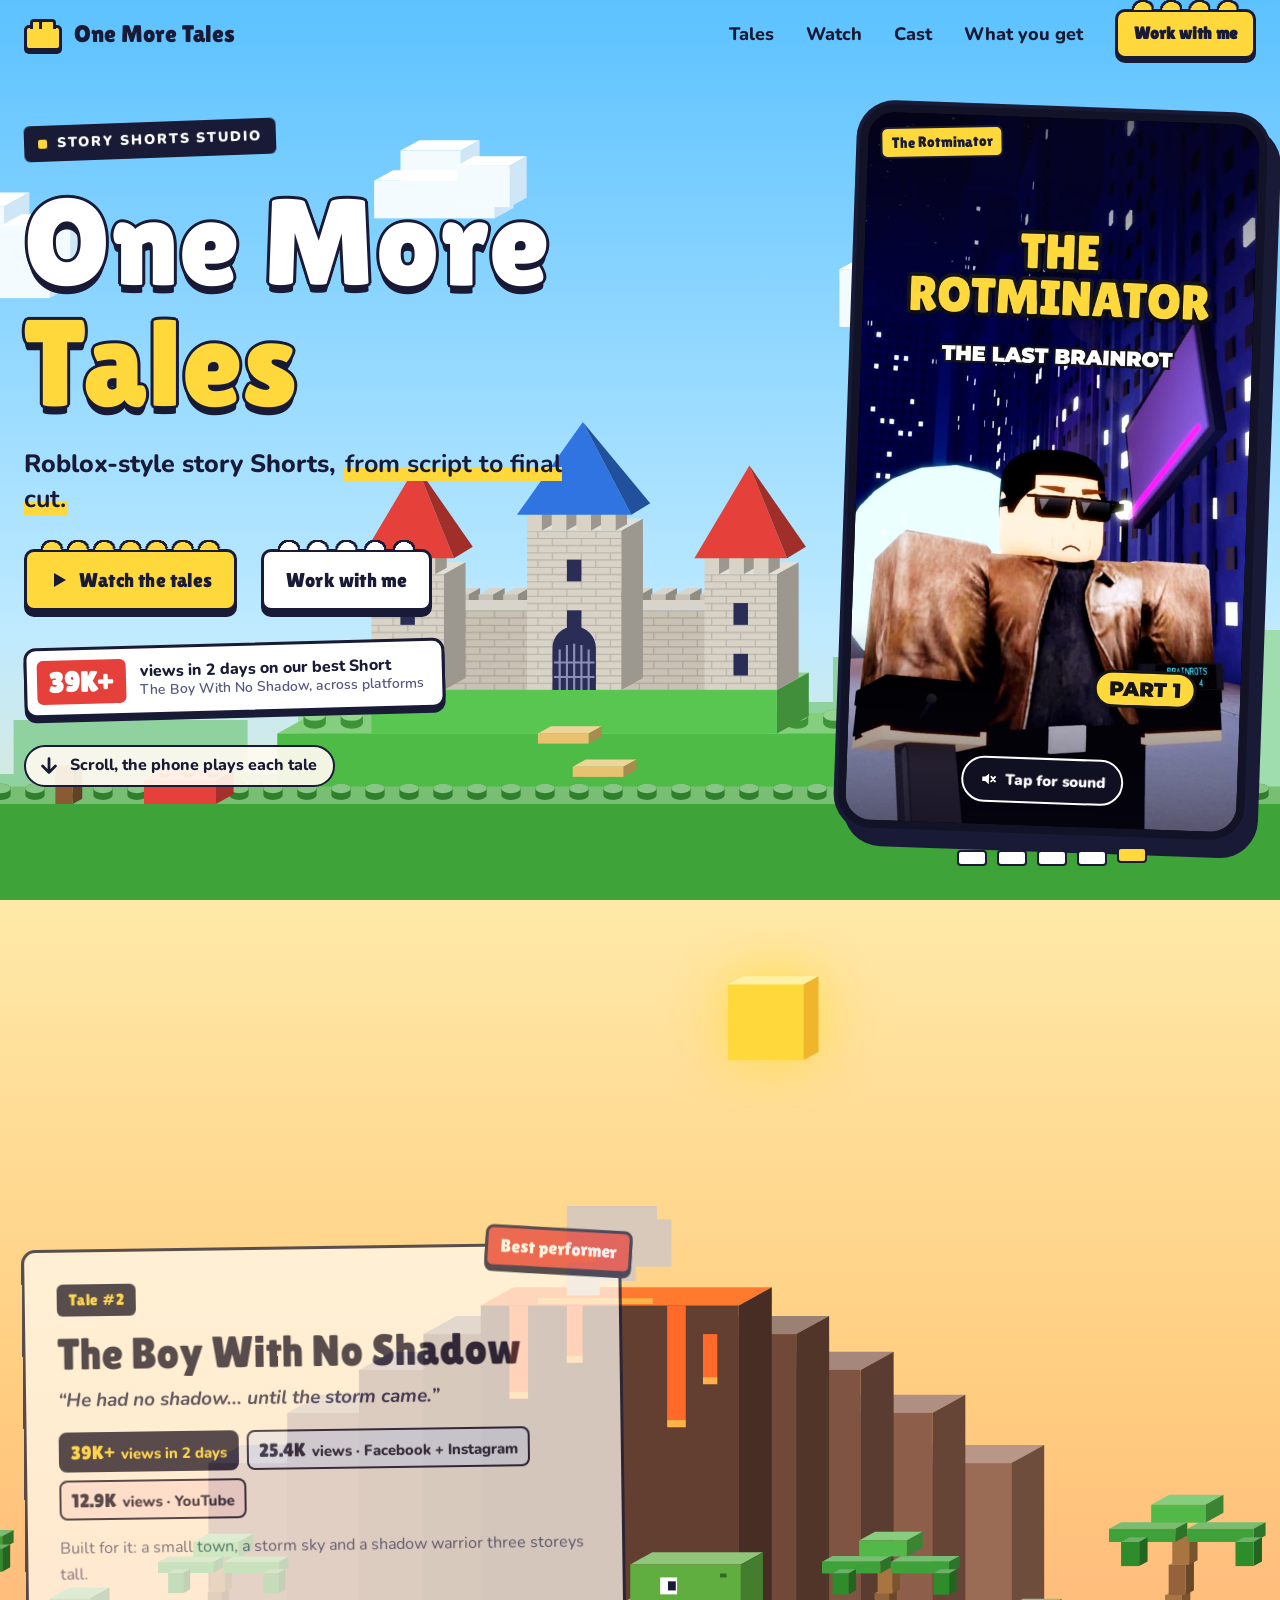
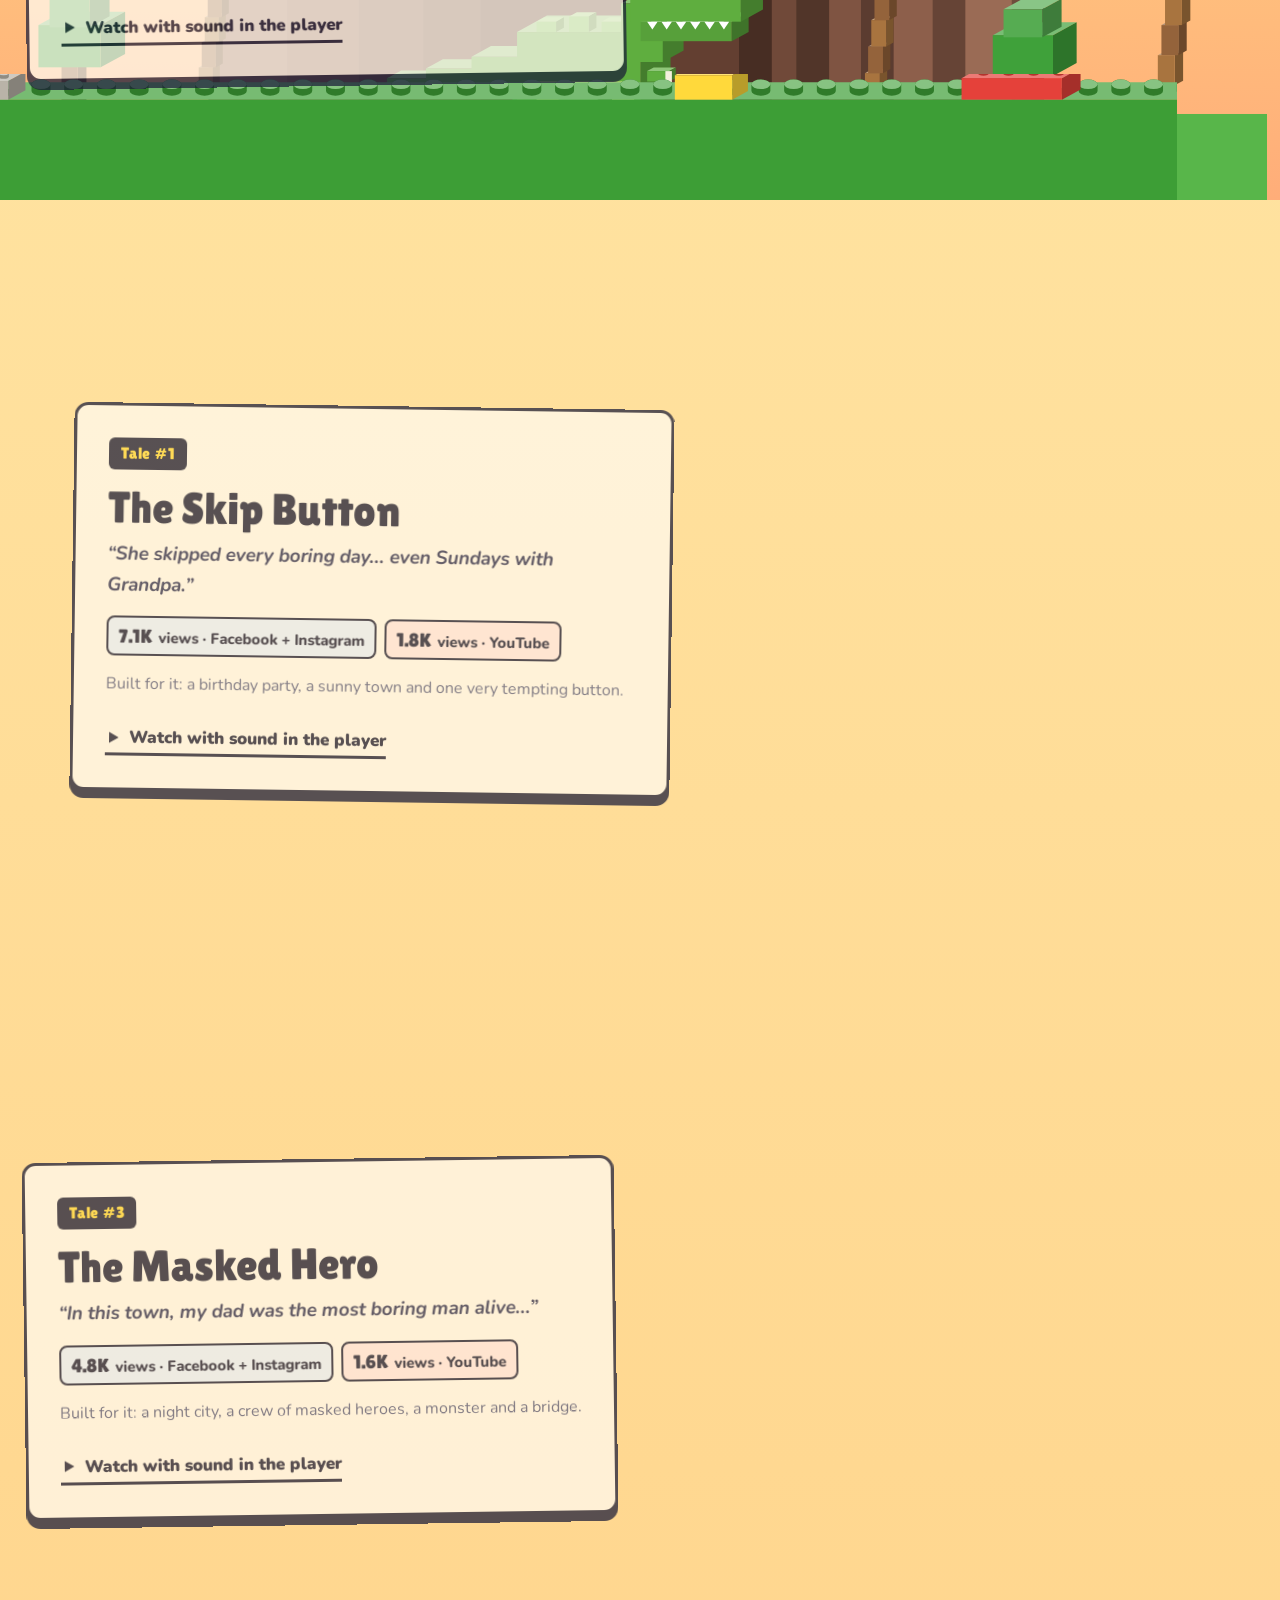
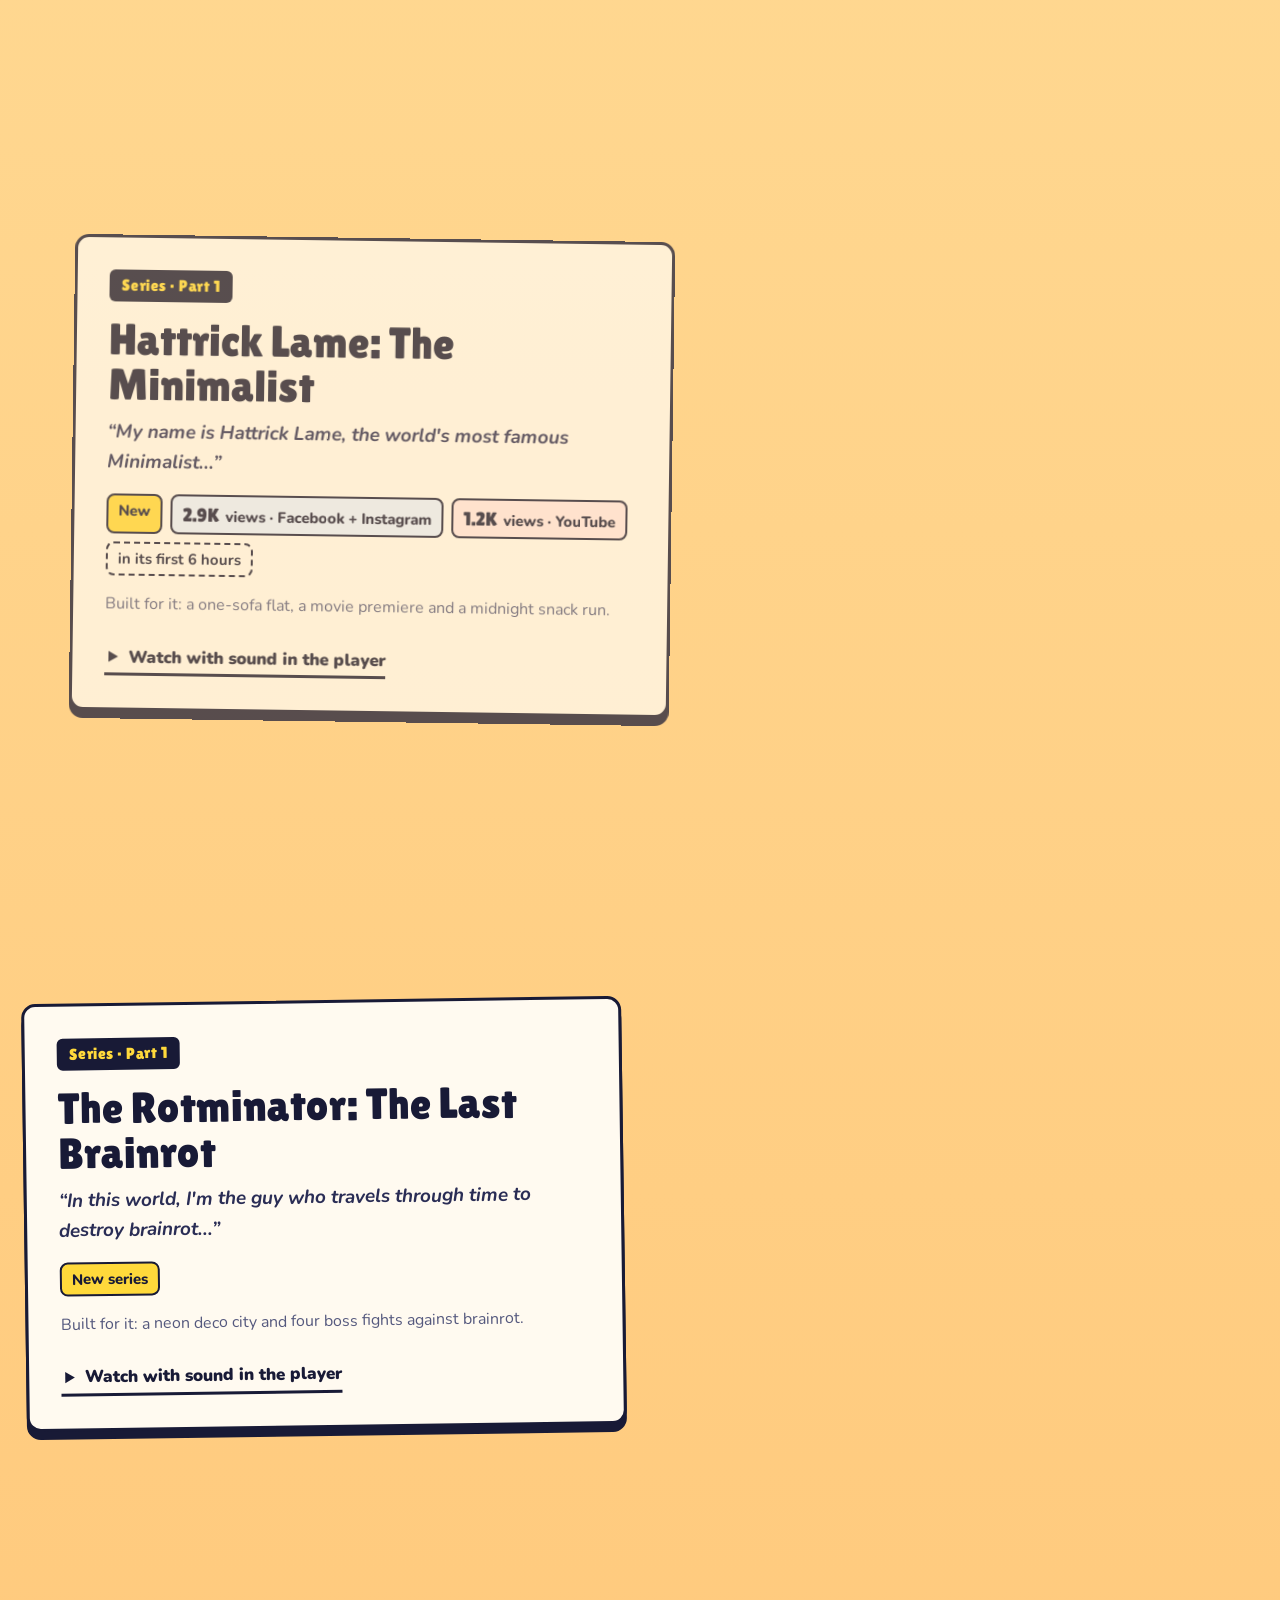
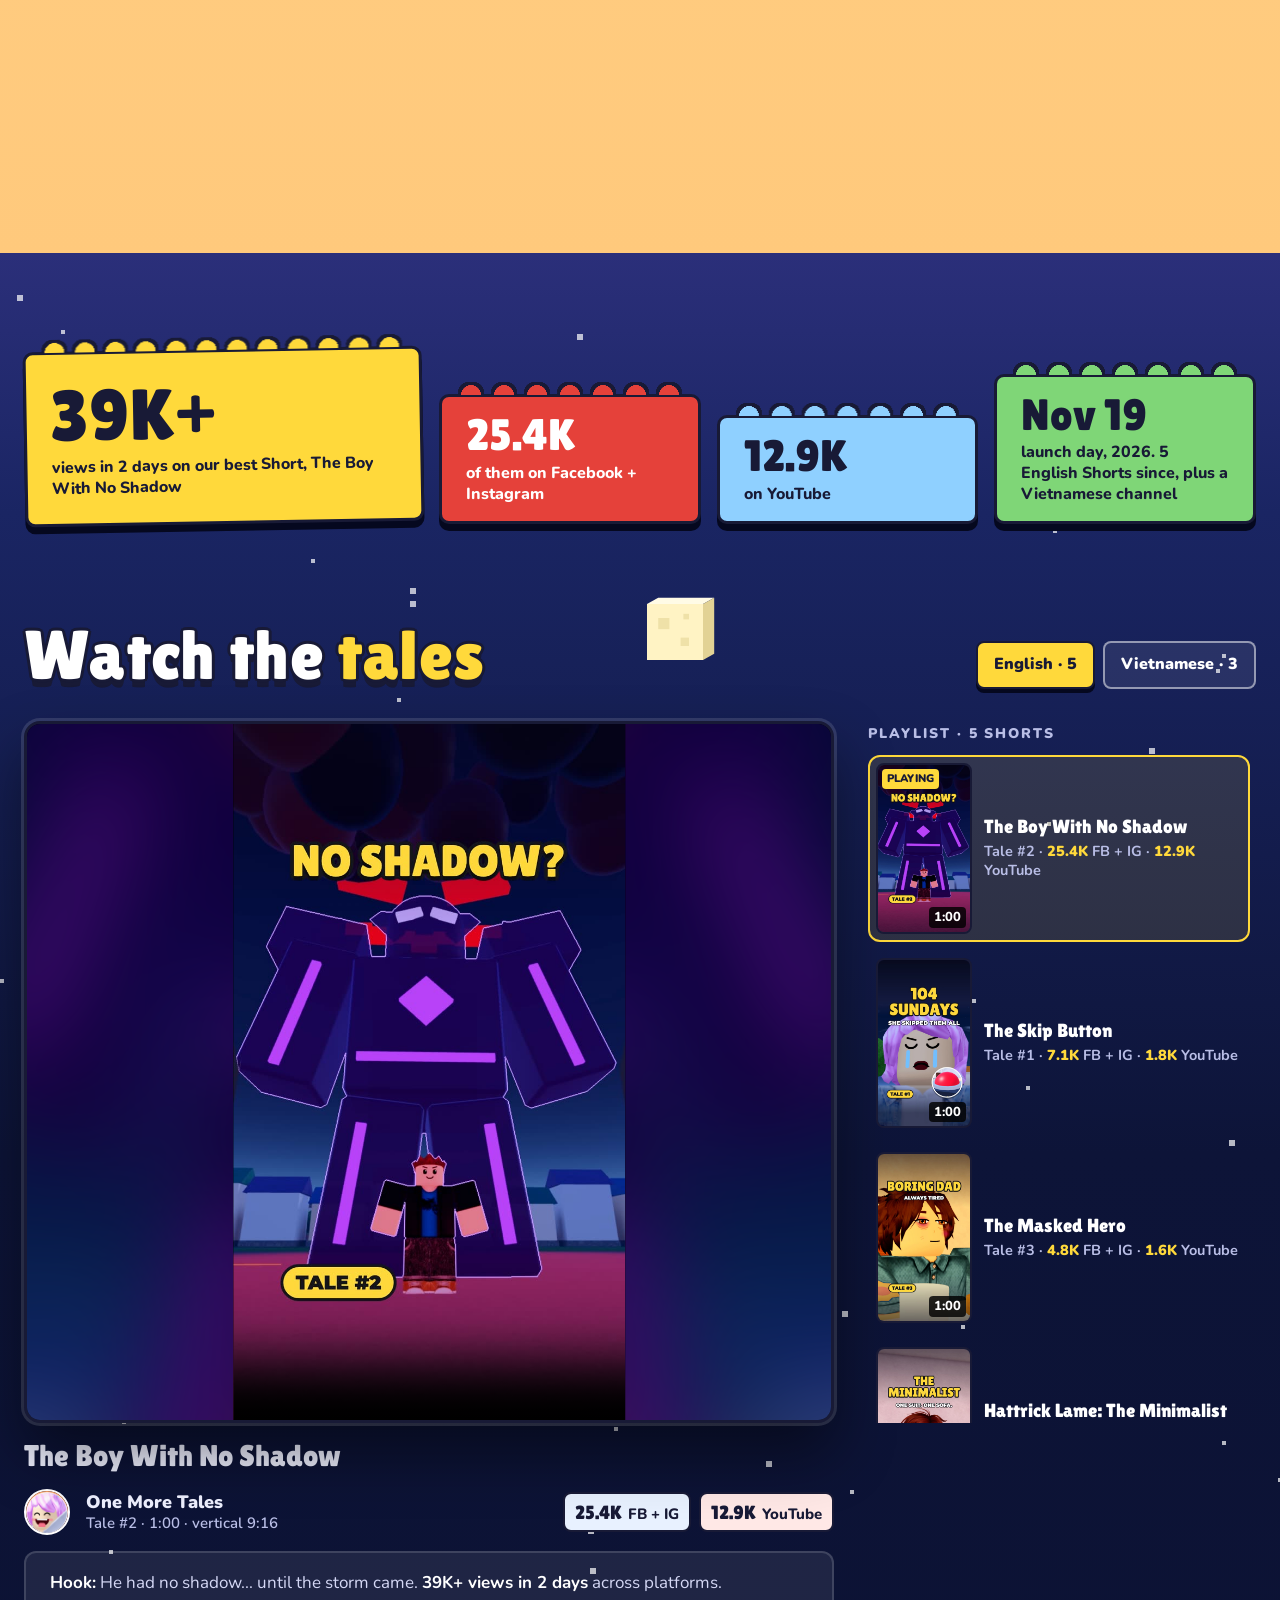
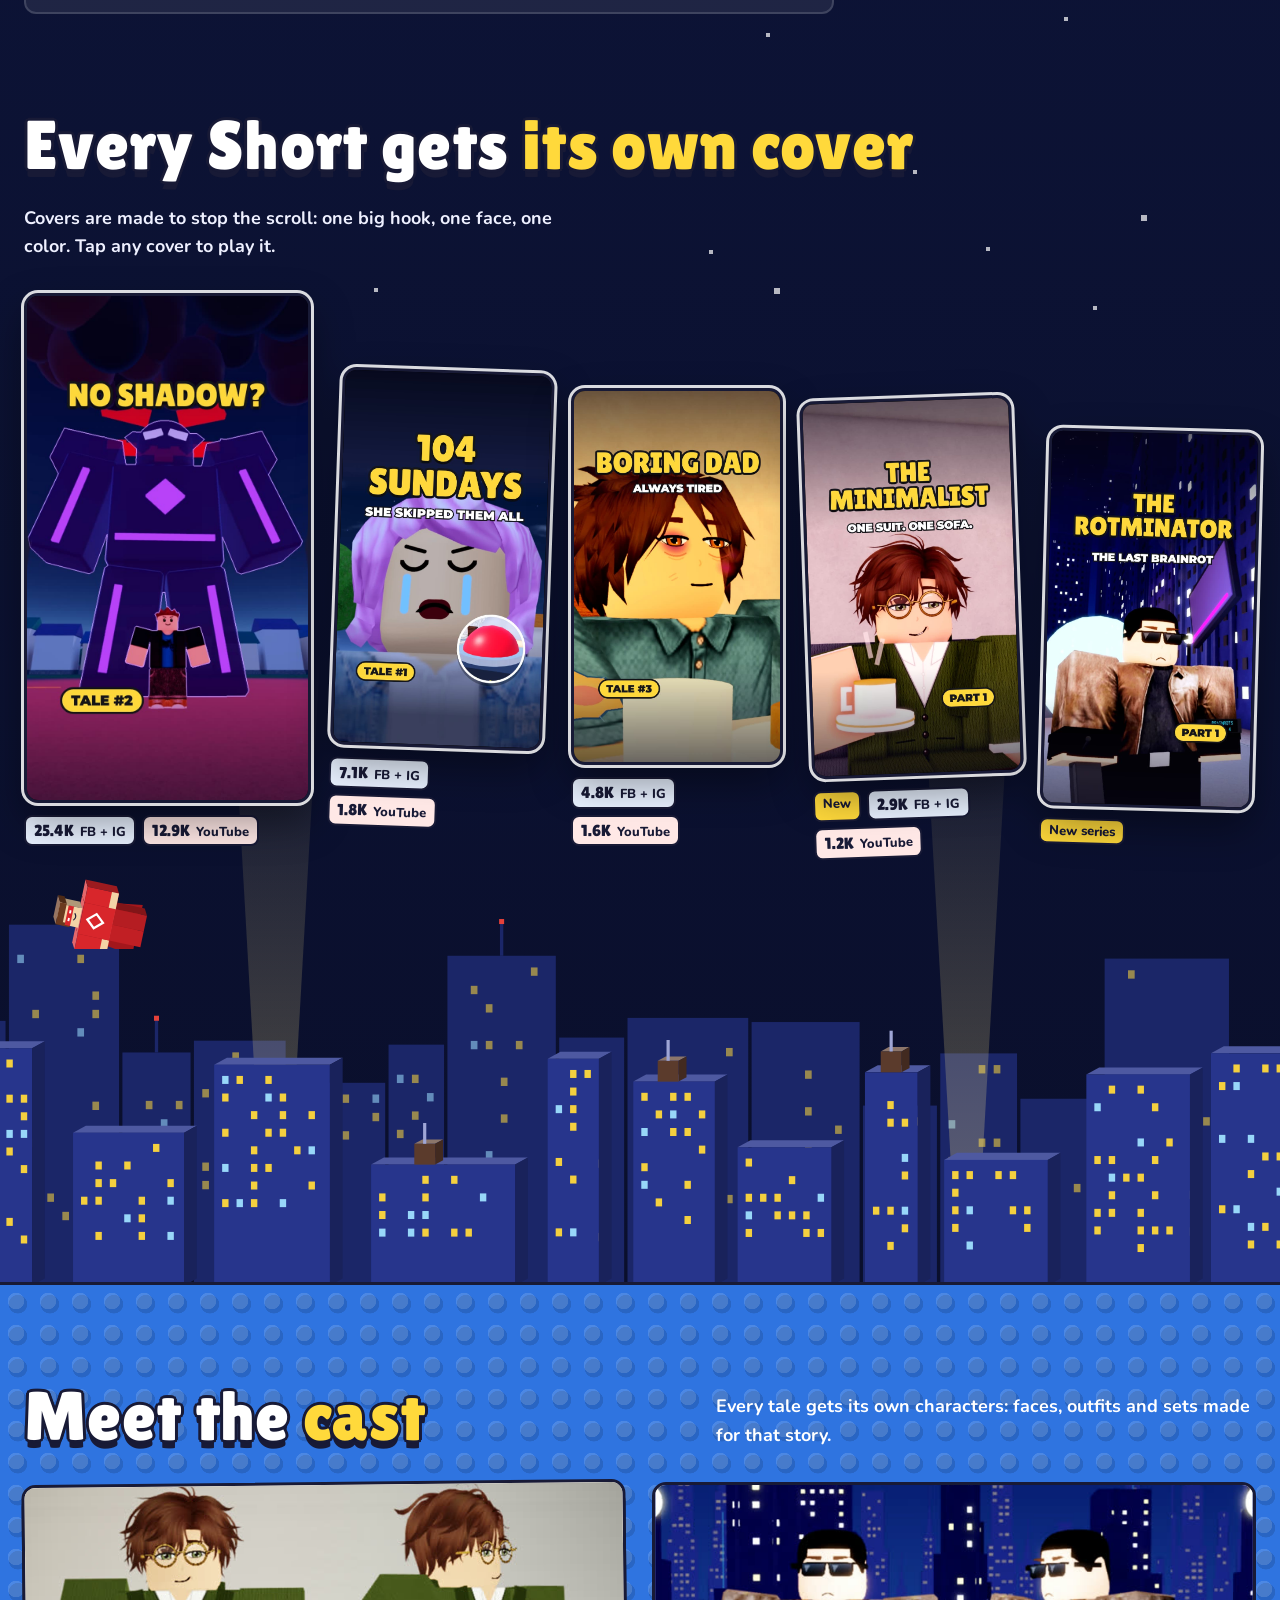
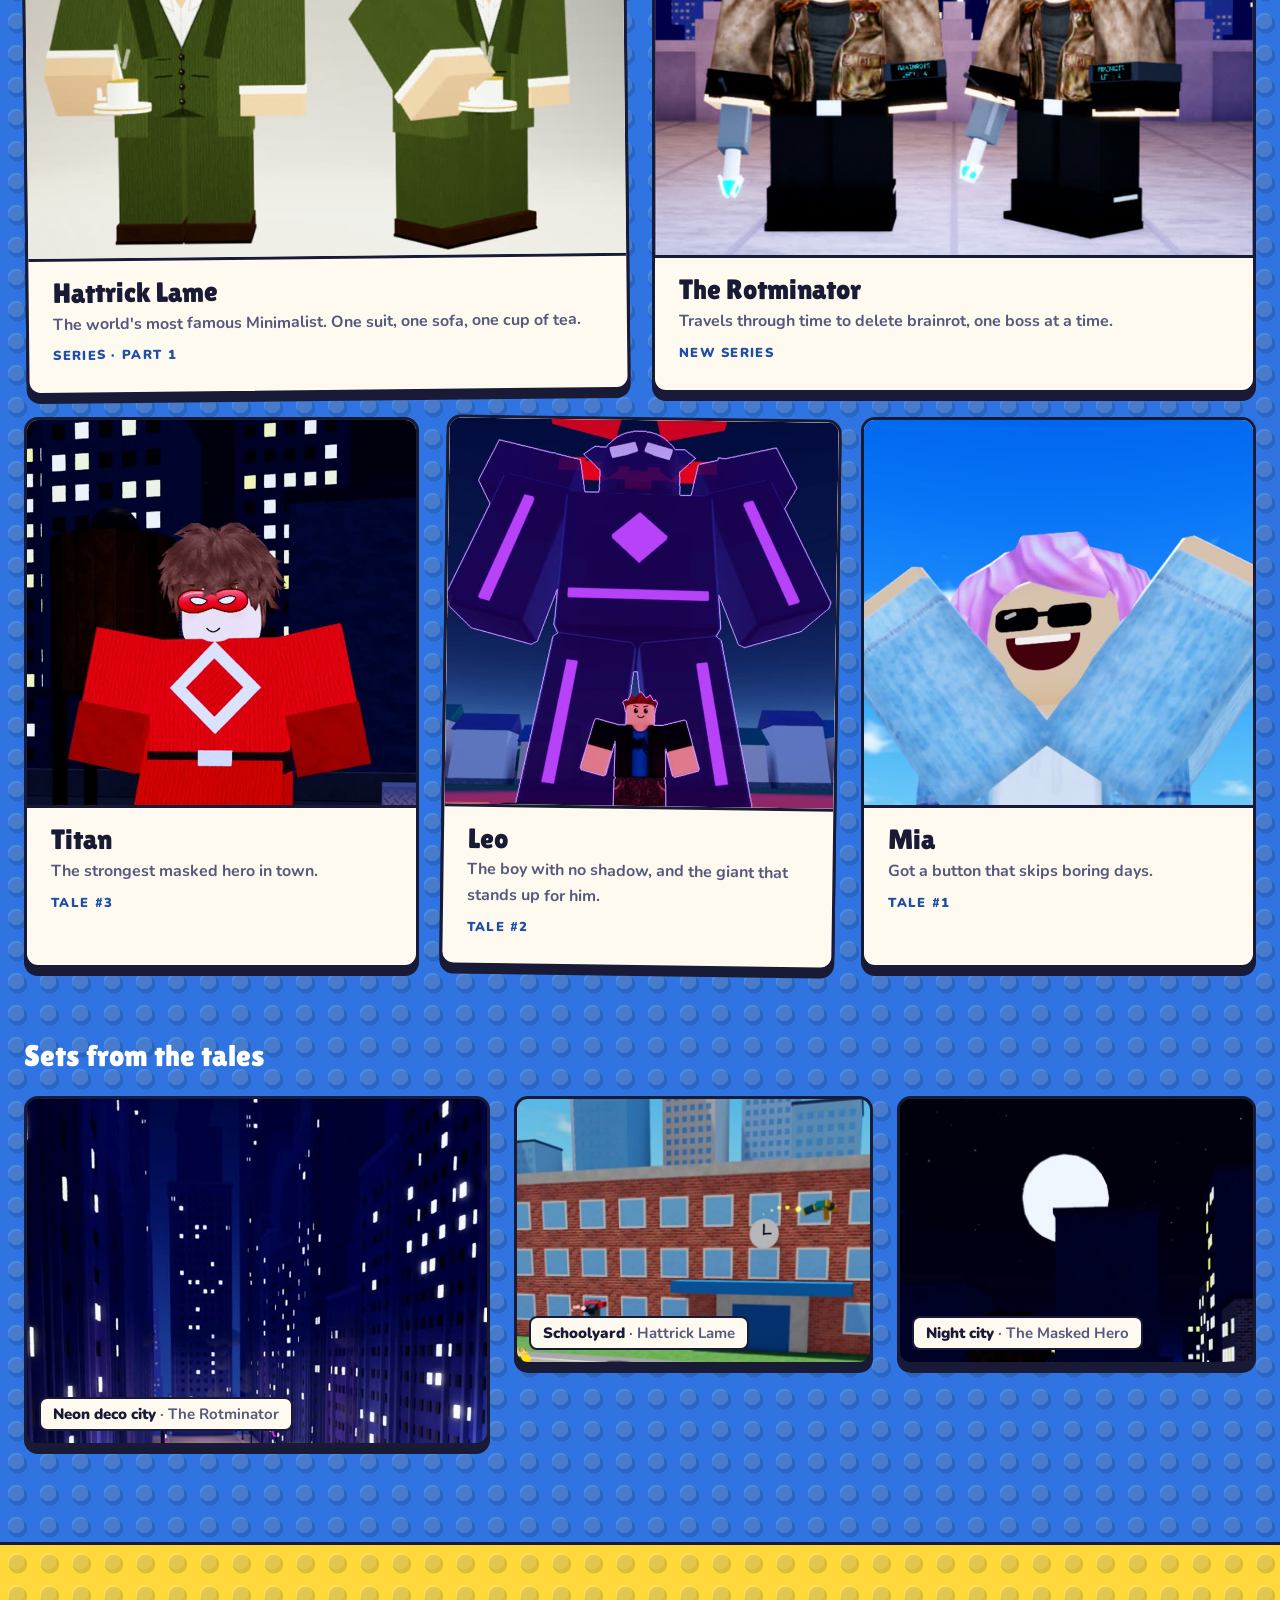
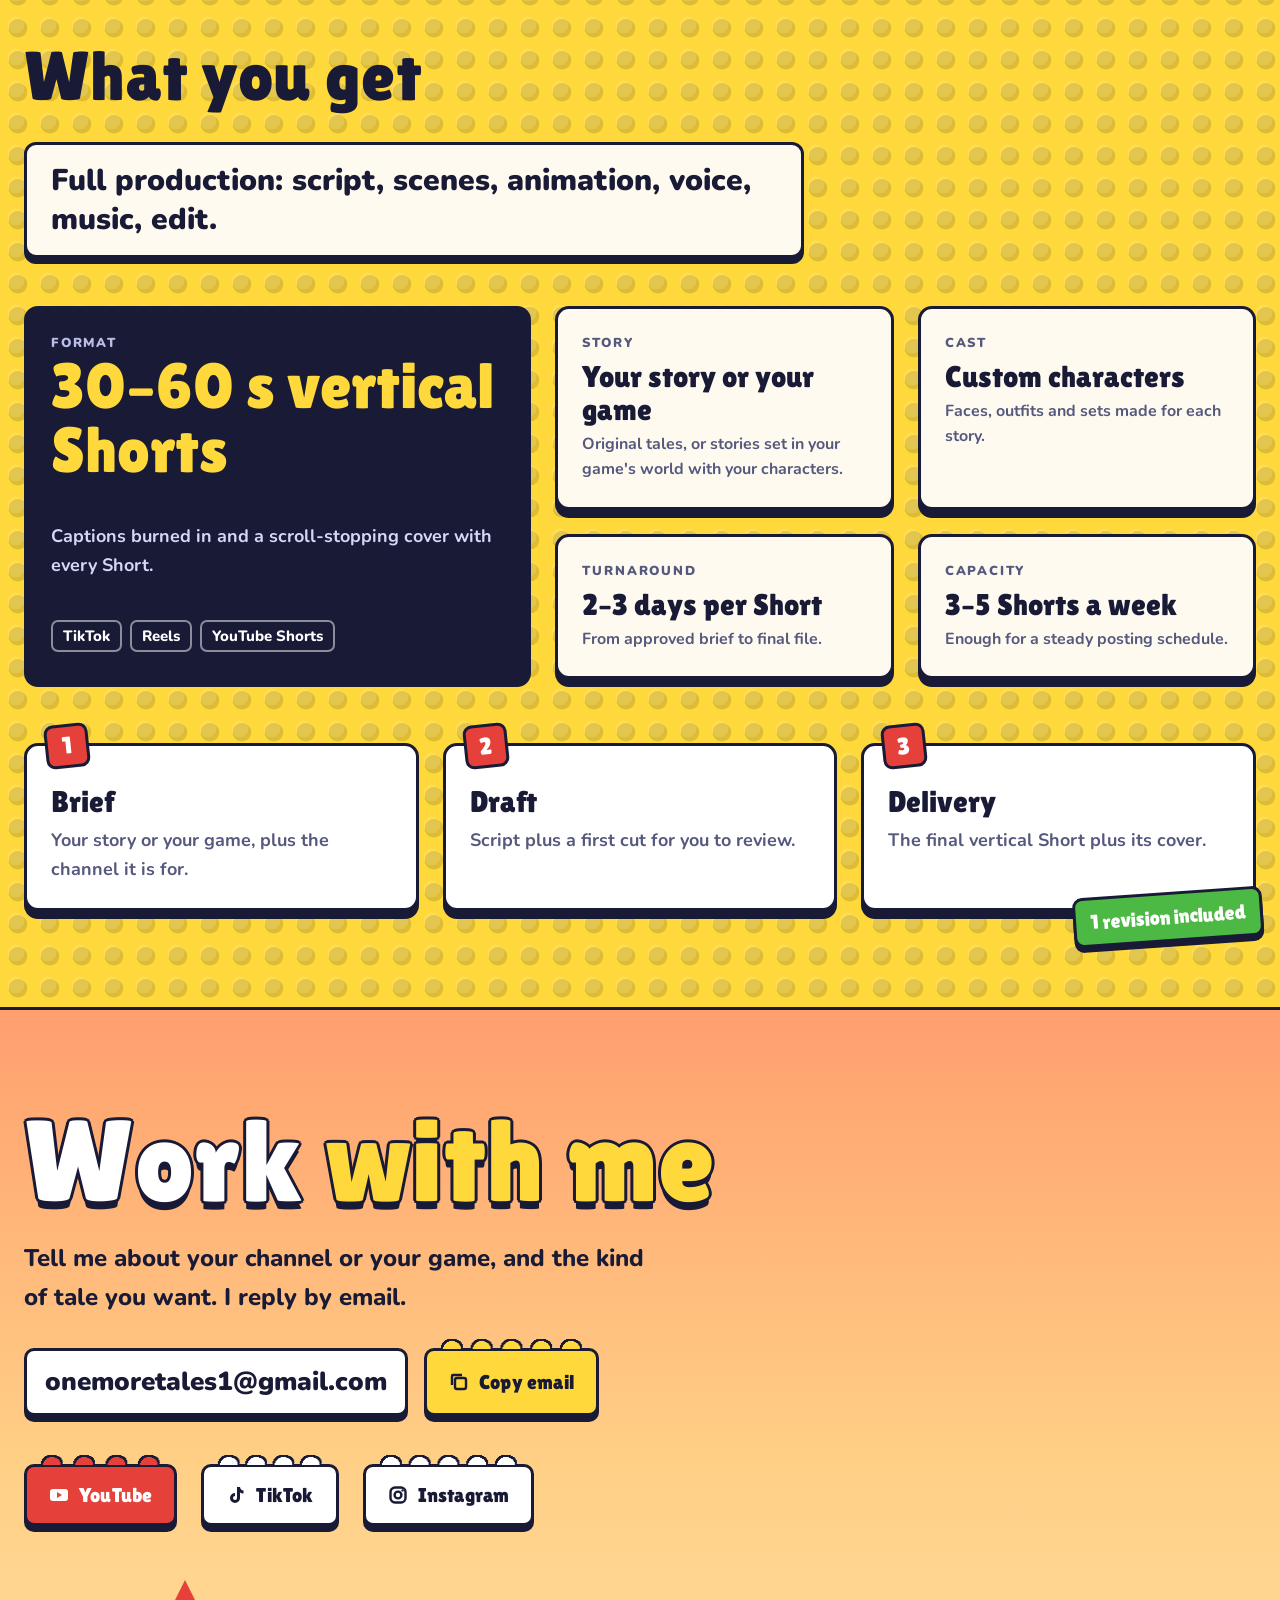
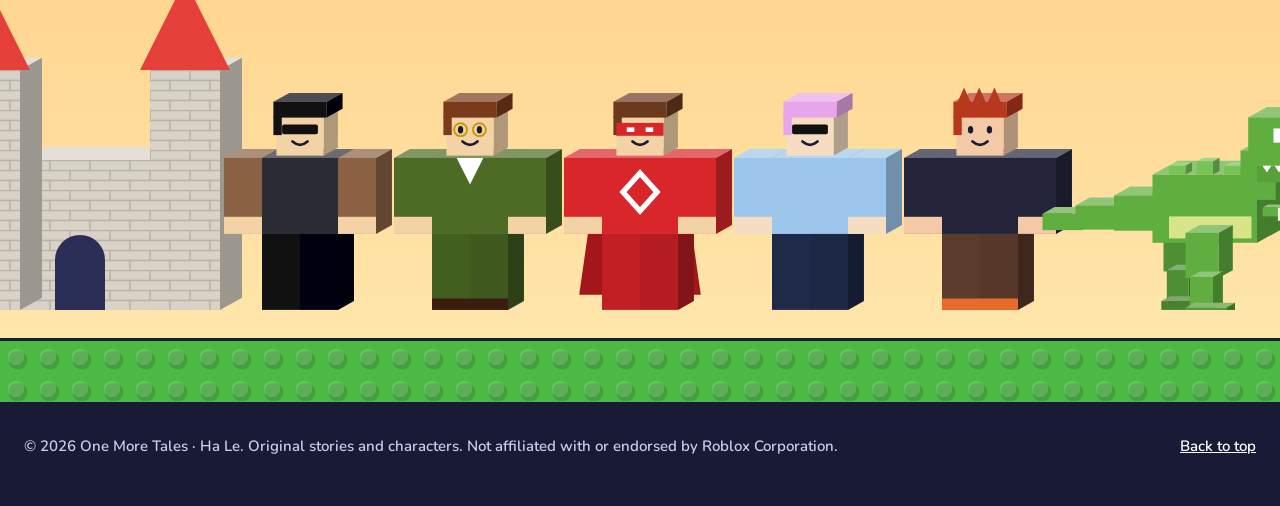
==== index.html @ 90e33012 "One More Tales portfolio: blocky world site with pinned phone, player, covers, cast Castle hill hero" ====
<!doctype html>
<html lang="en">
<head>
<meta charset="utf-8">
<meta name="viewport" content="width=device-width, initial-scale=1">
<title>One More Tales · Roblox-style story Shorts</title>
<meta name="description" content="One More Tales makes Roblox-style story Shorts, from script to final cut. 30 to 60 second vertical tales for TikTok, Reels and YouTube Shorts.">
<meta property="og:title" content="One More Tales · Roblox-style story Shorts">
<meta property="og:description" content="Story Shorts from script to final cut. Best Short: 39K+ views in 2 days.">
<meta property="og:image" content="https://vanthienha199.github.io/onemoretales/img/og.jpg">
<meta property="og:type" content="website">
<meta name="twitter:card" content="summary_large_image">
<meta name="theme-color" content="#66c6ff">
<link rel="icon" type="image/png" href="favicon.png">
<link rel="preconnect" href="https://fonts.googleapis.com">
<link rel="preconnect" href="https://fonts.gstatic.com" crossorigin>
<link href="https://fonts.googleapis.com/css2?family=Lilita+One&family=Nunito:wght@400;600;700;800;900&display=swap" rel="stylesheet">
<link rel="preload" as="image" href="p/no-shadow.jpg">
<style>
:root {
  --ink: #181a36; --ink2: #2a2d55; --paper: #fffaf0; --paper2: #f3ead6;
  --sun: #ffd93b; --sun-l: #ffe98a; --sun-d: #c99a00;
  --red: #e5413a; --red-d: #a8261f; --green: #4cb944; --green-d: #2c8a2a; --blue: #2f74e0; --blue-d: #1d4fa6;
  --sky1: #5cc2ff; --sky2: #bfeaff; --night: #0d1438; --night2: #1a2563;
  --mute: #55597e; --line: rgba(24, 26, 54, .14);
  --ease: cubic-bezier(.2, .8, .2, 1); --spring: cubic-bezier(.34, 1.56, .64, 1);
  --s1: 4px; --s2: 8px; --s3: 16px; --s4: 24px; --s5: 32px; --s6: 48px; --s7: 64px; --s8: 96px;
  --nav: 68px;
}
* { box-sizing: border-box; margin: 0; padding: 0; }
html { scroll-behavior: smooth; background: var(--sky1); }
body { background: var(--sky2); color: var(--ink); font-family: "Nunito", system-ui, sans-serif; font-size: 18px; line-height: 1.6; overflow-x: hidden; -webkit-font-smoothing: antialiased; }
a { color: inherit; }
img { display: block; max-width: 100%; }
button { font: inherit; color: inherit; }
.wrap { max-width: 1280px; margin: 0 auto; padding: 0 var(--s4); }
.disp { font-family: "Lilita One", "Nunito", system-ui, sans-serif; font-weight: 400; letter-spacing: .005em; }
:focus-visible { outline: 3px solid var(--ink); outline-offset: 3px; border-radius: 6px; box-shadow: 0 0 0 6px var(--sun); }
.sr { position: absolute; width: 1px; height: 1px; overflow: hidden; clip: rect(0 0 0 0); white-space: nowrap; }
section { position: relative; scroll-margin-top: var(--nav); }
.art { position: absolute; pointer-events: none; }
.art svg { display: block; width: 100%; height: 100%; }

/* stud baseplate */
.studs { background-color: var(--c, var(--blue)); background-image: radial-gradient(circle at 50% 50%, rgba(255,255,255,.14) 0 8px, transparent 8.5px), radial-gradient(circle at 56% 60%, rgba(0,0,0,.13) 0 9px, transparent 9.5px); background-size: 32px 32px; }

/* outlined cartoon title, matches the covers */
.toon { color: #fff; text-shadow: 3px 0 0 var(--ink), -3px 0 0 var(--ink), 0 3px 0 var(--ink), 0 -3px 0 var(--ink), 2px 2px 0 var(--ink), -2px 2px 0 var(--ink), 2px -2px 0 var(--ink), -2px -2px 0 var(--ink), 0 8px 0 var(--ink); }
.toon.y { color: var(--sun); }

/* brick buttons */
.brick { position: relative; display: inline-flex; align-items: center; gap: 10px; border: 3px solid var(--ink); border-radius: 10px; background: var(--sun); color: var(--ink); font-family: "Lilita One", system-ui, sans-serif; font-size: 20px; letter-spacing: .01em; text-decoration: none; padding: 12px 22px; cursor: pointer; box-shadow: 0 6px 0 var(--ink); transition: transform .15s var(--ease), box-shadow .15s var(--ease), background .15s; }
.brick::before { content: ""; position: absolute; left: 12px; right: 12px; top: -10px; height: 8px; background: radial-gradient(ellipse 9px 8px at 50% 100%, var(--bc, var(--sun)) 0 98%, transparent 100%) 0 0 / 26px 8px space no-repeat; filter: drop-shadow(0 -2px 0 var(--ink)) drop-shadow(2px 0 0 var(--ink)) drop-shadow(-2px 0 0 var(--ink)); }
.brick:hover { transform: translateY(-3px); box-shadow: 0 9px 0 var(--ink); }
.brick:active { transform: translateY(5px); box-shadow: 0 1px 0 var(--ink); transition-duration: .06s; }
.brick.w { background: #fff; --bc: #fff; }
.brick.r { background: var(--red); --bc: var(--red); color: #fff; }
.brick svg { width: 20px; height: 20px; flex: none; }

/* nav */
nav { position: fixed; top: 0; left: 0; right: 0; z-index: 60; height: var(--nav); display: flex; align-items: center; justify-content: space-between; gap: var(--s3); padding: 0 var(--s4); transition: background .25s, box-shadow .25s; }
nav.solid { background: rgba(255, 250, 240, .92); backdrop-filter: blur(12px); -webkit-backdrop-filter: blur(12px); box-shadow: 0 3px 0 var(--ink); }
.logo { display: flex; align-items: center; gap: 12px; text-decoration: none; font-family: "Lilita One", system-ui, sans-serif; font-size: 24px; white-space: nowrap; }
.mark { position: relative; width: 38px; height: 26px; margin-top: 8px; background: var(--sun); border: 3px solid var(--ink); border-radius: 5px; box-shadow: 0 3px 0 var(--ink); }
.mark::before, .mark::after { content: ""; position: absolute; top: -9px; width: 11px; height: 7px; background: var(--sun); border: 3px solid var(--ink); border-bottom: 0; border-radius: 4px 4px 0 0; }
.mark::before { left: 3px; } .mark::after { right: 3px; }
nav .links { display: flex; align-items: center; gap: var(--s5); font-weight: 800; }
nav .links a:not(.brick) { text-decoration: none; padding: 6px 0; background: linear-gradient(var(--ink), var(--ink)) 0 100% / 0 3px no-repeat; transition: background-size .2s var(--ease); }
nav .links a:not(.brick):hover { background-size: 100% 3px; }
nav .brick { font-size: 17px; padding: 8px 16px; box-shadow: 0 4px 0 var(--ink); }
@media (max-width: 860px) { nav .links a:not(.brick) { display: none; } .logo { font-size: 21px; } nav { padding: 0 var(--s3); } }

/* ===== TALES: castle hill hero + dino valley with pinned phone ===== */
.tales { background: linear-gradient(180deg, var(--sky1) 0, var(--sky2) 70svh, #ffe7a6 120svh, #ffc97c 100%); overflow: clip; }
.bd-castle { left: 0; right: 0; top: 0; height: 100svh; overflow: hidden; }
.bd-castle > div { position: absolute; left: 0; right: 0; }
.bd-castle .clouds { top: 9svh; height: 32svh; }
.bd-castle .far { bottom: 0; height: 52svh; }
.bd-castle .castle { bottom: 0; height: 64svh; }
.bd-castle .near { bottom: 0; height: 15svh; }
.bd-dino-wrap { left: 0; right: 0; top: 100svh; bottom: 0; }
.bd-dino { position: sticky; top: 0; height: 100svh; overflow: hidden; background: linear-gradient(180deg, #ffe9a8 0%, #ffcd80 55%, #ffad79 100%); }
.bd-dino > div { position: absolute; left: -6%; right: -6%; bottom: 0; }
.bd-dino .sun { left: auto; right: auto; inset: 7svh auto auto 56%; width: 12svh; height: 12svh; }
.bd-dino .sun svg { filter: drop-shadow(0 0 28px rgba(255, 217, 59, .9)); }
.bd-dino .volc { height: 66svh; }
.bd-dino .jungle { height: 52svh; }
.bd-dino .rexl { height: 46svh; left: 0; right: 0; }
.bd-dino .ground { height: 14svh; }
.rexwalk { animation: rexwalk 46s linear infinite; }
.rexbob { animation: rexbob .9s ease-in-out infinite alternate; transform-box: fill-box; }
.rexjaw { animation: jaw 4.6s ease-in-out infinite; transform-box: fill-box; transform-origin: 0% 0%; }
.legA { animation: legA .9s ease-in-out infinite alternate; transform-box: fill-box; transform-origin: 50% 0%; }
.legB { animation: legA .9s ease-in-out infinite alternate-reverse; transform-box: fill-box; transform-origin: 50% 0%; }
@keyframes rexwalk { from { transform: translateX(-520px); } to { transform: translateX(2100px); } }
@keyframes rexbob { to { transform: translateY(-6px); } }
@keyframes jaw { 0%, 70%, 100% { transform: rotate(0); } 78%, 90% { transform: rotate(14deg); } }
@keyframes legA { from { transform: rotate(-12deg); } to { transform: rotate(12deg); } }
.smoke rect { animation: smoke 6s ease-out infinite; transform-box: fill-box; }
@keyframes smoke { from { transform: translateY(0) scale(.6); opacity: .85; } to { transform: translateY(-140px) scale(1.4); opacity: 0; } }
.drift { animation: drift 70s ease-in-out infinite alternate; }
@keyframes drift { to { transform: translateX(-160px); } }

.tgrid { position: relative; z-index: 2; display: grid; grid-template-columns: minmax(0, 1fr) auto; column-gap: var(--s7); }
.intro { grid-column: 1; min-height: 100svh; padding-top: calc(var(--nav) + 6svh); padding-bottom: 34svh; }
.kicker { display: inline-flex; align-items: center; gap: 10px; background: var(--ink); color: #fff; font-weight: 900; font-size: 14px; letter-spacing: .14em; text-transform: uppercase; padding: 7px 14px; border-radius: 6px; transform: rotate(var(--r, 0deg)); }
.kicker i { width: 9px; height: 9px; background: var(--sun); border-radius: 2px; }
h1 { font-size: clamp(56px, 9.6vw, 132px); line-height: .98; margin: var(--s4) 0 var(--s4); letter-spacing: -.005em; }
h1 .w { display: inline-block; }
.pitch { font-size: clamp(20px, 2vw, 25px); font-weight: 800; max-width: 22em; line-height: 1.4; }
.pitch b { background: linear-gradient(transparent 58%, var(--sun) 58%); padding: 0 2px; }
.ctas { display: flex; gap: var(--s4); flex-wrap: wrap; margin-top: var(--s5); }
.intro .proof { display: flex; width: fit-content; }
.proof { display: inline-flex; align-items: center; gap: 14px; margin-top: var(--s5); background: #fff; border: 3px solid var(--ink); border-radius: 12px; padding: 10px 18px 10px 10px; box-shadow: 0 5px 0 var(--ink); transform: rotate(var(--r, 0deg)); }
.proof .num { background: var(--red); color: #fff; font-family: "Lilita One", system-ui, sans-serif; font-size: 28px; line-height: 1; padding: 8px 12px; border-radius: 6px; }
.proof span { font-weight: 800; line-height: 1.25; font-size: 16px; }
.proof small { display: block; font-weight: 600; color: var(--mute); font-size: 14px; }
.scrollhint { display: inline-flex; align-items: center; gap: 10px; margin-top: var(--s5); font-weight: 800; font-size: 16px; background: rgba(255,250,240,.92); border: 2.5px solid var(--ink); border-radius: 999px; padding: 6px 16px 6px 12px; }
.scrollhint svg { width: 22px; height: 22px; animation: hop 1.4s var(--ease) infinite; }
@keyframes hop { 0%, 100% { transform: translateY(0); } 50% { transform: translateY(7px); } }

.pin { grid-column: 2; grid-row: 1 / span 2; align-self: start; position: sticky; top: calc(var(--nav) + 20px); height: calc(100svh - var(--nav) - 40px); display: flex; flex-direction: column; align-items: center; justify-content: center; gap: var(--s3); padding-top: var(--s2); }
.band-art, .sticker { display: none; }
.sticker { position: absolute; z-index: 6; right: 10px; top: 18px; width: 92px; background: var(--red); color: #fff; border: 3px solid var(--ink); border-radius: 10px; box-shadow: 0 4px 0 var(--ink); padding: 6px 6px 7px; text-align: center; transform: rotate(5deg); line-height: 1.1; }
.sticker b { display: block; font-family: "Lilita One", system-ui, sans-serif; font-weight: 400; font-size: 25px; }
.sticker span { display: block; font-size: 11.5px; font-weight: 900; }
.phone { position: relative; height: min(100% - 60px, 760px); aspect-ratio: 9 / 16; border-radius: 34px; background: #000; border: 8px solid #121326; box-shadow: 0 0 0 4px var(--ink), 10px 14px 0 4px var(--ink); transform: rotate(2deg); overflow: hidden; }
.phone video { position: absolute; inset: 0; width: 100%; height: 100%; object-fit: cover; }
.phone .tag { position: absolute; z-index: 3; left: 12px; top: 12px; background: var(--sun); border: 2.5px solid var(--ink); border-radius: 7px; font-family: "Lilita One", system-ui, sans-serif; font-size: 15px; padding: 2px 9px; transform: rotate(-3deg); }
.phone .bar { position: absolute; z-index: 3; left: 0; bottom: 0; height: 5px; width: 0; background: var(--sun); }
.snd { position: absolute; z-index: 4; left: 50%; bottom: 22px; translate: -50% 0; display: inline-flex; align-items: center; gap: 8px; white-space: nowrap; background: rgba(18, 19, 38, .86); color: #fff; border: 2.5px solid #fff; border-radius: 999px; padding: 9px 16px; font-weight: 900; font-size: 15px; cursor: pointer; transition: transform .15s var(--ease), background .15s; }
.snd:hover { transform: scale(1.05); } .snd:active { transform: scale(.96); }
.snd svg { width: 18px; height: 18px; }
.snd.on { background: var(--sun); color: var(--ink); border-color: var(--ink); }
.phone .tapzone { position: absolute; inset: 0; z-index: 2; cursor: pointer; background: none; border: 0; }
.wipe { position: absolute; inset: 0; z-index: 5; display: grid; grid-template-columns: repeat(5, 1fr); grid-template-rows: repeat(9, 1fr); pointer-events: none; }
.wipe i { background: var(--sun); transform: scale(0); border: 1.5px solid rgba(24, 26, 54, .35); }
.wipe.go i { animation: blk .52s var(--ease) both; animation-delay: calc(var(--d) * 16ms); }
@keyframes blk { 0% { transform: scale(0); } 40%, 55% { transform: scale(1.02); } 100% { transform: scale(0); } }
.pips { display: flex; gap: 10px; }
.pips button { width: 30px; height: 16px; border: 2.5px solid var(--ink); border-radius: 4px; background: #fff; cursor: pointer; padding: 0; transition: background .2s, transform .2s var(--spring); position: relative; }
.pips button::after { content: ""; position: absolute; inset: -14px -6px; }
.pips button[aria-current="true"] { background: var(--sun); transform: translateY(-3px); }

.chapters { grid-column: 1; padding-bottom: 30svh; }
.ch { min-height: 82svh; display: flex; align-items: center; }
.tile { position: relative; background: var(--paper); border: 3px solid var(--ink); border-radius: 14px; box-shadow: 0 8px 0 var(--ink); padding: var(--s5); max-width: 600px; transition: transform .3s var(--ease), opacity .3s; }
.tile { transform: rotate(var(--r, 0deg)); }
.ch:nth-child(2n) .tile { --r: .8deg; margin-left: var(--s6); }
.ch:nth-child(2n+1) .tile { --r: -.8deg; }
.ch:not(.act) .tile.in { opacity: .72; }
.tile .ep { display: inline-block; background: var(--ink); color: var(--sun); font-family: "Lilita One", system-ui, sans-serif; font-size: 16px; padding: 3px 12px; border-radius: 6px; letter-spacing: .03em; }
.tile .ribbon { position: absolute; right: -14px; top: -18px; background: var(--red); color: #fff; border: 3px solid var(--ink); border-radius: 8px; font-family: "Lilita One", system-ui, sans-serif; font-size: 18px; padding: 4px 12px; transform: rotate(4deg); box-shadow: 0 4px 0 var(--ink); }
.tile h3 { font-family: "Lilita One", system-ui, sans-serif; font-weight: 400; font-size: clamp(30px, 3.4vw, 46px); line-height: 1.05; margin: var(--s3) 0 var(--s2); }
.tile .hook { font-size: 19px; font-weight: 700; font-style: italic; color: var(--ink2); }
.tile .inside { color: var(--mute); font-size: 16px; margin-top: var(--s3); }
.views { display: flex; gap: var(--s2); flex-wrap: wrap; margin-top: var(--s3); }
.vb { display: inline-flex; align-items: baseline; gap: 6px; border: 2.5px solid var(--ink); border-radius: 8px; padding: 3px 10px; font-weight: 800; font-size: 15px; background: #fff; white-space: nowrap; }
.vb b { font-family: "Lilita One", system-ui, sans-serif; font-weight: 400; font-size: 19px; }
.vb.meta { background: #e8f1ff; } .vb.yt { background: #ffe8e6; } .vb.new { background: var(--sun); } .vb.tot { background: var(--ink); color: var(--sun); border-color: var(--ink); }
.vb.note { border-style: dashed; background: transparent; font-weight: 700; }
.linkbtn { display: inline-flex; align-items: center; gap: 8px; margin-top: var(--s4); background: none; border: 0; border-bottom: 3px solid var(--ink); font-weight: 900; font-size: 17px; cursor: pointer; padding: 2px 0; transition: gap .15s var(--ease); }
.linkbtn:hover { gap: 14px; }

@media (max-width: 900px) {
  .tgrid { grid-template-columns: 1fr; padding: 0; }
  .intro { min-height: 0; padding: calc(var(--nav) + 14px) var(--s3) var(--s3); }
  h1 { font-size: clamp(50px, 14vw, 88px); margin: var(--s3) 0 var(--s3); }
  .pitch { font-size: 18px; }
  .ctas { gap: var(--s3); margin-top: var(--s4); } .ctas .brick { font-size: 17px; padding: 9px 14px; }
  .intro .proof { display: none; }
  .scrollhint { display: none; }
  .pin { grid-column: 1; grid-row: auto; top: var(--nav); height: auto; z-index: 5; padding: 14px 0 10px; gap: 10px; background: linear-gradient(180deg, var(--sky2), #d7f2ff); border-block: 3px solid var(--ink); }
  .sticker { display: block; }
  .band-art { display: block; position: absolute; inset: 0; overflow: hidden; z-index: -1; }
  .band-art .bl { position: absolute; left: 0; bottom: 0; height: 64%; width: 34%; }
  .band-art .br { position: absolute; right: 0; bottom: 0; height: 58%; width: 34%; }
  .band-art .bg { position: absolute; left: 0; right: 0; bottom: 0; height: 12%; }
  .phone { height: min(50svh, 470px); border-width: 6px; border-radius: 26px; box-shadow: 0 0 0 3px var(--ink), 6px 8px 0 3px var(--ink); transform: none; }
  .phone .tag { font-size: 13px; }
  .snd { bottom: 16px; font-size: 14px; padding: 7px 13px; }
  .chapters { padding: var(--s4) var(--s3) 30svh; }
  .ch { min-height: 40svh; align-items: flex-start; padding-top: var(--s4); }
  .ch:nth-child(2n) .tile { margin-left: 0; }
  .tile { padding: var(--s4) var(--s3) var(--s3); }
  .tile .hook { font-size: 17px; } .tile .inside { font-size: 15px; }
  .tile .ribbon { right: 6px; font-size: 15px; }
  .bd-castle .castle, .bd-castle .far, .bd-castle .near { display: none; }
}

/* ===== NIGHT CITY: proof, watch, wall ===== */
.night { background: linear-gradient(180deg, #2b2f7a 0, var(--night2) 260px, var(--night) 900px, #0a0f2c 100%); color: #eef0ff; overflow: hidden; padding-bottom: clamp(300px, 34vw, 460px); }
.night .stars { inset: 0; }
.night .stars i { position: absolute; width: 4px; height: 4px; background: #fff; opacity: .7; animation: tw 3s ease-in-out infinite alternate; }
@keyframes tw { to { opacity: .15; } }
.night > .wrap { position: relative; z-index: 2; }
.night .moon { left: 50%; top: 330px; width: 84px; height: 84px; }
@media (max-width: 1000px) { .night .moon { display: none; } }
.night .sky1 { left: 0; right: 0; bottom: 0; height: clamp(260px, 30vw, 420px); }
.night .sky2 { left: 0; right: 0; bottom: -4px; height: clamp(200px, 22vw, 320px); }
.night .beam { position: absolute; bottom: 0; width: 90px; height: 70vh; transform-origin: 50% 100%; background: linear-gradient(0deg, rgba(255, 233, 138, .32), rgba(255, 233, 138, 0)); clip-path: polygon(40% 100%, 60% 100%, 100% 0, 0 0); animation: sweep 9s ease-in-out infinite alternate; }
@keyframes sweep { from { transform: rotate(-24deg); } to { transform: rotate(20deg); } }
.night .flyer { left: 0; bottom: clamp(200px, 26vw, 360px); width: 170px; height: 90px; animation: fly 14s var(--ease) infinite; }
@keyframes fly { 0% { transform: translate(-220px, 40px) rotate(-6deg); } 55% { transform: translate(calc(100vw + 60px), -60px) rotate(-10deg); } 100% { transform: translate(calc(100vw + 60px), -60px); } }

.stats { position: relative; z-index: 2; display: flex; align-items: flex-end; gap: var(--s3); padding-top: var(--s8); flex-wrap: wrap; }
.sb { position: relative; color: var(--ink); border: 3px solid var(--ink); border-radius: 10px; padding: var(--s3) var(--s4); box-shadow: 0 7px 0 #05081f; flex: 1 1 200px; }
.sb::before { content: ""; position: absolute; left: 14px; right: 14px; top: -12px; height: 10px; background: radial-gradient(ellipse 10px 10px at 50% 100%, var(--bc) 0 98%, transparent 100%) 0 0 / 30px 10px space no-repeat; filter: drop-shadow(0 -3px 0 var(--ink)) drop-shadow(3px 0 0 var(--ink)) drop-shadow(-3px 0 0 var(--ink)); }
.sb b { display: block; font-family: "Lilita One", system-ui, sans-serif; font-weight: 400; font-size: clamp(30px, 3.4vw, 46px); line-height: 1.05; }
.sb span { font-weight: 800; font-size: 16px; line-height: 1.3; display: block; margin-top: 4px; }
.sb.big { flex: 1.6 1 300px; padding-block: var(--s4); } .sb.big b { font-size: clamp(44px, 5.6vw, 76px); }
.sb.y { background: var(--sun); --bc: var(--sun); } .sb.r { background: var(--red); --bc: var(--red); color: #fff; } .sb.b { background: #8fd0ff; --bc: #8fd0ff; } .sb.g { background: #7fd677; --bc: #7fd677; }
.sb { transform: rotate(var(--r, 0deg)); } .sb.big { --r: -1deg; }

.shead { display: flex; align-items: flex-end; gap: var(--s4); flex-wrap: wrap; margin: var(--s8) 0 var(--s5); position: relative; z-index: 2; }
.shead h2 { font-size: clamp(40px, 5.4vw, 72px); line-height: 1; margin-right: auto; }
.shead p { max-width: 30em; font-weight: 700; }
.chips { display: flex; gap: var(--s2); flex-wrap: wrap; }
.chip { background: rgba(255,255,255,.08); color: #fff; border: 2.5px solid rgba(255,255,255,.5); border-radius: 8px; padding: 9px 16px; font-weight: 900; font-size: 16px; cursor: pointer; transition: background .15s, color .15s, transform .15s var(--ease); }
.chip:hover { transform: translateY(-2px); }
.chip[aria-pressed="true"] { background: var(--sun); color: var(--ink); border-color: var(--ink); box-shadow: 0 4px 0 #05081f; }
.wgrid { position: relative; z-index: 2; display: grid; grid-template-columns: minmax(0, 1fr) 390px; gap: var(--s5); align-items: start; }
.player { position: relative; background: #000; border: 3px solid var(--ink); border-radius: 16px; overflow: hidden; height: min(78svh, 760px); box-shadow: 0 0 0 3px rgba(255,255,255,.12), 0 30px 60px rgba(0,0,0,.45); }
.player .amb { position: absolute; inset: -10%; background-size: cover; background-position: center; filter: blur(44px) saturate(1.4) brightness(.55); transform: scale(1.1); }
.player video { position: absolute; top: 0; bottom: 0; left: 50%; translate: -50% 0; height: 100%; width: auto; aspect-ratio: 9 / 16; object-fit: contain; background: #000; z-index: 1; }
.player .wipe { z-index: 4; grid-template-columns: repeat(9, 1fr); grid-template-rows: repeat(9, 1fr); }
.vinfo h3 { font-family: "Lilita One", system-ui, sans-serif; font-weight: 400; font-size: 30px; line-height: 1.15; margin-top: var(--s3); }
.chrow { display: flex; align-items: center; gap: var(--s3); margin-top: var(--s3); flex-wrap: wrap; }
.av { width: 46px; height: 46px; border-radius: 50%; border: 2.5px solid #fff; flex: none; object-fit: cover; }
.chrow .nm { font-weight: 900; line-height: 1.2; } .chrow .nm small { display: block; color: #b9bee6; font-weight: 600; font-size: 15px; }
.chrow .views { margin: 0 0 0 auto; }
.night .vb { color: var(--ink); }
.desc { background: rgba(255,255,255,.08); border: 2px solid rgba(255,255,255,.14); border-radius: 12px; padding: var(--s3) var(--s4); margin-top: var(--s3); font-size: 17px; color: #d5d8f5; }
.desc b { color: #fff; }
.upnext { display: flex; flex-direction: column; gap: 8px; max-height: min(78svh, 760px); overflow-y: auto; padding: 2px 6px 2px 2px; scrollbar-width: thin; scrollbar-color: rgba(255,255,255,.3) transparent; }
.upnext .lbl { font-weight: 900; font-size: 14px; letter-spacing: .14em; text-transform: uppercase; color: #b9bee6; margin-bottom: 2px; }
.item { display: grid; grid-template-columns: 96px 1fr; gap: 12px; align-items: center; background: none; border: 2.5px solid transparent; text-align: left; cursor: pointer; border-radius: 12px; padding: 6px; color: #fff; transition: background .15s, transform .15s var(--ease), border-color .15s; }
.item:hover { background: rgba(255,255,255,.07); transform: translateX(3px); }
.item[aria-current="true"] { background: rgba(255, 217, 59, .12); border-color: var(--sun); }
.item .th { position: relative; aspect-ratio: 9 / 16; border-radius: 8px; overflow: hidden; background: #000; border: 2px solid var(--ink); }
.item .th img { width: 100%; height: 100%; object-fit: cover; }
.item .th span { position: absolute; right: 4px; bottom: 4px; background: rgba(0,0,0,.82); color: #fff; font-size: 13px; font-weight: 800; padding: 0 5px; border-radius: 4px; }
.item .t { font-family: "Lilita One", system-ui, sans-serif; font-size: 19px; line-height: 1.15; }
.item .m { color: #b9bee6; font-size: 14.5px; font-weight: 700; margin-top: 4px; line-height: 1.35; }
.item .m b { color: var(--sun); font-weight: 900; }
.item .np { display: none; position: absolute; left: 4px; top: 4px; background: var(--sun); color: var(--ink); font-size: 11px; font-weight: 900; padding: 1px 5px; border-radius: 4px; }
.item[aria-current="true"] .np { display: block; }
.vnnote { margin-top: var(--s3); font-size: 15px; color: #b9bee6; font-weight: 700; }
@media (max-width: 1000px) { .wgrid { grid-template-columns: 1fr; } .player { height: min(74svh, 640px); } .upnext { max-height: none; } .chrow .views { margin-left: 0; } }

.cards { position: relative; z-index: 2; display: grid; grid-template-columns: 1.35fr 1fr 1fr 1fr 1fr; gap: var(--s4); align-items: end; }
.card { position: relative; aspect-ratio: 9 / 16; border-radius: 14px; overflow: hidden; border: 3px solid var(--ink); padding: 0; cursor: pointer; background: #000; box-shadow: 0 0 0 3px rgba(255,255,255,.85), 0 18px 40px rgba(0,0,0,.4); transition: transform .2s var(--ease), box-shadow .2s var(--ease); }
.cw { transform: rotate(var(--r, 0deg)); }
.cw:nth-child(2) { --r: 2deg; margin-bottom: 18px; } .cw:nth-child(4) { --r: -2deg; margin-bottom: -10px; } .cw:nth-child(5) { --r: 1.5deg; }
.card { display: block; width: 100%; }
.card:hover { transform: translateY(-8px) scale(1.02); z-index: 3; }
.card img { width: 100%; height: 100%; object-fit: cover; }
.cw .cb { display: flex; flex-wrap: wrap; gap: 6px; margin-top: 12px; }
.cw .vb { font-size: 13px; padding: 1px 8px; } .cw .vb b { font-size: 16px; }
.card .play { position: absolute; right: 10px; top: 10px; width: 40px; height: 40px; border-radius: 9px; background: var(--sun); border: 2.5px solid var(--ink); display: grid; place-items: center; opacity: 0; transform: translateY(-8px); transition: opacity .16s, transform .2s var(--spring); }
.card:hover .play, .card:focus-visible .play { opacity: 1; transform: none; }
.card .play svg { width: 16px; height: 16px; }
@media (max-width: 900px) { .stats { padding-top: var(--s7); gap: var(--s4) var(--s3); } .sb { flex: 1 1 140px; padding: 12px 14px; } .sb span { font-size: 14.5px; } .sb.big, .sb.g { flex-basis: 100%; } }
@media (max-width: 900px) { .cards { grid-template-columns: repeat(6, 1fr); gap: var(--s3); } .cw { grid-column: span 2; } .cw:nth-child(1) { grid-column: 1 / span 3; } .cw:nth-child(2) { grid-column: 4 / span 3; } .cw:nth-child(n) { --r: 0deg; margin-bottom: 0; } .cw .vb { font-size: 11.5px; padding: 0 6px; } .cw .vb b { font-size: 14px; } .cw .cb { gap: 4px; margin-top: 8px; } }

/* ===== CAST on a blue baseplate ===== */
.cast { --c: #2f74e0; padding-block: var(--s8); overflow: hidden; border-top: 3px solid var(--ink); }
.cast .shead { margin-top: 0; }
.cast h2 { color: #fff; }
.cgrid { display: grid; grid-template-columns: repeat(6, 1fr); gap: var(--s4); }
.cc { grid-column: span 2; background: var(--paper); border: 3px solid var(--ink); border-radius: 14px; box-shadow: 0 8px 0 var(--ink); overflow: hidden; display: flex; flex-direction: column; }
.cc.lg { grid-column: span 3; }
.cc .pic { aspect-ratio: 1 / 1; overflow: hidden; border-bottom: 3px solid var(--ink); background: #ddd; }
.cc.lg .pic { aspect-ratio: 16 / 10; }
.cc .pic img { width: 100%; height: 100%; object-fit: cover; transition: transform .5s var(--ease); }
.cc:hover .pic img { transform: scale(1.05); }
.cc .cap { padding: var(--s3) var(--s4) var(--s4); }
.cc h3 { font-family: "Lilita One", system-ui, sans-serif; font-weight: 400; font-size: 28px; line-height: 1.1; }
.cc p { color: var(--mute); font-weight: 700; font-size: 16px; margin-top: 4px; }
.cc .from { display: inline-block; margin-top: var(--s2); font-size: 13px; font-weight: 900; letter-spacing: .1em; text-transform: uppercase; color: var(--blue-d); }
.cc { transform: rotate(var(--r, 0deg)); } .cc:nth-child(1) { --r: -.6deg; } .cc:nth-child(4) { --r: .8deg; }
.sets { display: grid; grid-template-columns: 1.3fr 1fr 1fr; gap: var(--s4); margin-top: var(--s7); }
.set { position: relative; border: 3px solid var(--ink); border-radius: 14px; overflow: hidden; box-shadow: 0 8px 0 var(--ink); aspect-ratio: 4 / 3; background: #111; }
.set img { width: 100%; height: 100%; object-fit: cover; }
.set figcaption { position: absolute; left: 12px; bottom: 12px; background: var(--paper); border: 2.5px solid var(--ink); border-radius: 8px; padding: 3px 12px; font-weight: 900; font-size: 15px; }
.set figcaption span { color: var(--mute); font-weight: 700; }
.setlbl { color: #fff; font-family: "Lilita One", system-ui, sans-serif; font-size: 30px; margin-top: var(--s7); }
.setlbl + .sets { margin-top: var(--s3); }
@media (max-width: 900px) {
  .cgrid { grid-template-columns: 1fr 1fr; gap: var(--s3); } .cc, .cc.lg { grid-column: span 1; } .cc.lg { grid-column: span 2; } .cc:last-child { grid-column: span 2; }
  .cc:last-child .pic { aspect-ratio: 16 / 10; }
  .cc .cap { padding: 12px 14px 16px; } .cc h3 { font-size: 23px; } .cc p { font-size: 15px; }
  .sets { display: flex; overflow-x: auto; scroll-snap-type: x mandatory; gap: var(--s3); margin-inline: calc(var(--s4) * -1); padding: 0 var(--s4) var(--s4); scrollbar-width: none; }
  .sets::-webkit-scrollbar { display: none; }
  .set { flex: 0 0 78%; scroll-snap-align: center; }
}

/* ===== WHAT YOU GET on the yellow plate ===== */
.offer { --c: #ffd93b; padding-block: var(--s8); border-top: 3px solid var(--ink); }
.offer .shead { margin-top: 0; }
.offer .lead { font-size: clamp(22px, 2.4vw, 30px); font-weight: 900; line-height: 1.3; max-width: 26em; background: var(--paper); border: 3px solid var(--ink); border-radius: 12px; padding: var(--s3) var(--s4); box-shadow: 0 6px 0 var(--ink); }
.ogrid { display: grid; grid-template-columns: 1.5fr 1fr 1fr; grid-template-rows: auto auto; gap: var(--s4); margin-top: var(--s6); }
.ob { background: var(--paper); border: 3px solid var(--ink); border-radius: 14px; box-shadow: 0 8px 0 var(--ink); padding: var(--s4); }
.ob.hero { grid-row: span 2; background: var(--ink); color: #fff; display: flex; flex-direction: column; justify-content: space-between; gap: var(--s4); }
.ob.hero b { font-family: "Lilita One", system-ui, sans-serif; font-weight: 400; font-size: clamp(44px, 5vw, 70px); line-height: 1; color: var(--sun); }
.ob.hero p { color: #d5d8f5; font-size: 18px; }
.ob .k { font-size: 13px; font-weight: 900; letter-spacing: .14em; text-transform: uppercase; color: var(--mute); }
.ob.hero .k { color: #b9bee6; }
.ob h3 { font-family: "Lilita One", system-ui, sans-serif; font-weight: 400; font-size: 30px; line-height: 1.1; margin: 6px 0; }
.ob p { font-size: 16px; color: var(--mute); font-weight: 700; }
.plats { display: flex; gap: var(--s2); flex-wrap: wrap; }
.plats span { border: 2px solid rgba(255,255,255,.5); border-radius: 7px; padding: 2px 10px; font-weight: 800; font-size: 15px; }
.steps { display: grid; grid-template-columns: repeat(3, 1fr); gap: var(--s4); margin-top: var(--s7); counter-reset: s; position: relative; }
.step { position: relative; background: #fff; border: 3px solid var(--ink); border-radius: 14px; padding: var(--s4); box-shadow: 0 8px 0 var(--ink); }
.step .n { position: absolute; top: -22px; left: 18px; width: 44px; height: 44px; display: grid; place-items: center; background: var(--red); color: #fff; border: 3px solid var(--ink); border-radius: 9px; font-family: "Lilita One", system-ui, sans-serif; font-size: 24px; transform: rotate(-6deg); }
.step h3 { font-family: "Lilita One", system-ui, sans-serif; font-weight: 400; font-size: 30px; margin-top: var(--s2); }
.step p { font-weight: 700; color: var(--mute); }
.stamp { position: absolute; right: -10px; bottom: -34px; background: var(--green); color: #fff; border: 3px solid var(--ink); border-radius: 10px; font-family: "Lilita One", system-ui, sans-serif; font-size: 20px; padding: 6px 14px; transform: rotate(-4deg); box-shadow: 0 5px 0 var(--ink); }
.offer h2 { color: var(--ink); }
@media (max-width: 900px) { .ogrid { grid-template-columns: 1fr 1fr; } .ob.hero { grid-column: span 2; grid-row: auto; } .steps { grid-template-columns: 1fr; gap: var(--s6); } .stamp { position: relative; right: auto; bottom: auto; display: inline-block; margin-top: var(--s2); justify-self: start; } }
@media (max-width: 520px) { .ogrid { grid-template-columns: 1fr; } .ob.hero { grid-column: auto; } }

/* ===== CONTACT: dusk sky over a green plate with the cast ===== */
.contact { background: linear-gradient(180deg, #ff9f6e 0%, #ffcf86 45%, #ffe9b0 100%); padding-top: var(--s8); overflow: hidden; border-top: 3px solid var(--ink); }
.contact h2 { font-size: clamp(56px, 9vw, 128px); line-height: .95; }
.contact .sub { font-size: clamp(19px, 2vw, 24px); font-weight: 800; margin-top: var(--s4); max-width: 26em; }
.mail { display: flex; align-items: stretch; flex-wrap: wrap; gap: var(--s3); margin-top: var(--s5); }
.addr { display: flex; align-items: center; background: #fff; border: 3px solid var(--ink); border-radius: 10px; padding: 10px 18px; font-weight: 900; font-size: clamp(18px, 2.4vw, 26px); box-shadow: 0 6px 0 var(--ink); text-decoration: none; word-break: break-all; }
.socials { display: flex; gap: var(--s4); flex-wrap: wrap; margin-top: var(--s6); }
.lineup { position: relative; height: clamp(260px, 30vw, 380px); margin-top: var(--s5); }
.lineup .art { left: 0; right: 0; bottom: 0; height: 100%; }
.plate { --c: #4cb944; height: 64px; border-top: 3px solid var(--ink); }
footer { background: var(--ink); color: #c9cdee; padding: var(--s5) 0 var(--s6); font-size: 15px; font-weight: 600; }
footer .wrap { display: flex; flex-wrap: wrap; gap: var(--s3); justify-content: space-between; align-items: center; }
footer a { color: #fff; }

/* ===== signature motion: blocks snap into place ===== */
.snap { opacity: 0; }
.snap.in { opacity: 1; animation: snap .58s var(--ease) both; animation-delay: calc(var(--i, 0) * 70ms); }
@keyframes snap { 0% { opacity: 0; transform: translateY(-46px) rotate(var(--r, 0deg)); } 55% { opacity: 1; transform: translateY(5px) scaleY(.95) rotate(var(--r, 0deg)); } 78% { transform: translateY(-3px) rotate(var(--r, 0deg)); } 100% { opacity: 1; transform: translateY(0) rotate(var(--r, 0deg)); } }
h1 .w.snap.in { animation-duration: .62s; }
.snap.in.done { animation: none; }

@media (prefers-reduced-motion: reduce) {
  *, *::before, *::after { animation: none !important; transition: none !important; }
  .snap { opacity: 1; } html { scroll-behavior: auto; }
  .night .flyer { display: none; }
}
</style>
</head>
<body>
<svg width="0" height="0" style="position:absolute" aria-hidden="true">
  <defs>
    <pattern id="bricks" width="40" height="20" patternUnits="userSpaceOnUse"><path d="M0 0.5H40M0 10.5H40M10 0V10M30 10V20" stroke="#000" stroke-opacity=".16" stroke-width="1.5" fill="none"/></pattern>
    <pattern id="grain" width="6" height="6" patternUnits="userSpaceOnUse"><rect width="3" height="3" fill="#000" fill-opacity=".05"/></pattern>
  </defs>
</svg>

<nav id="nav">
  <a class="logo" href="#top" aria-label="One More Tales, back to top"><span class="mark" aria-hidden="true"></span>One More Tales</a>
  <div class="links">
    <a href="#tales">Tales</a>
    <a href="#watch">Watch</a>
    <a href="#cast">Cast</a>
    <a href="#offer">What you get</a>
    <a class="brick" href="#contact">Work with me</a>
  </div>
</nav>

<main id="top">
<section class="tales" id="tales" aria-label="One More Tales, featured Shorts">
  <div class="art bd-castle" aria-hidden="true">
    <div class="clouds" data-p=".55"></div>
    <div class="far" data-p=".38"></div>
    <div class="castle" data-p=".2"></div>
    <div class="near"></div>
  </div>
  <div class="art bd-dino-wrap" aria-hidden="true">
    <div class="bd-dino">
      <div class="sun"></div>
      <div class="volc" data-x="-30"></div>
      <div class="jungle" data-x="-90"></div>
      <div class="rexl" data-x="-120"></div>
      <div class="ground" data-x="-180"></div>
    </div>
  </div>

  <div class="wrap tgrid">
    <div class="intro">
      <span class="kicker snap" style="--r:-2deg"><i></i>Story Shorts studio</span>
      <h1 class="disp toon"><span class="w snap" style="--i:1">One</span> <span class="w snap" style="--i:2">More</span> <span class="w snap y" style="--i:3;color:var(--sun)">Tales</span></h1>
      <p class="pitch snap" style="--i:4">Roblox-style story Shorts, <b>from script to final cut.</b></p>
      <div class="ctas snap" style="--i:5">
        <a class="brick" href="#watch"><svg viewBox="0 0 20 20" aria-hidden="true"><path d="M5 3l12 7-12 7z" fill="currentColor"/></svg>Watch the tales</a>
        <a class="brick w" href="#contact">Work with me</a>
      </div>
      <div class="proof snap" style="--i:6;--r:-1.5deg"><span class="num">39K+</span><span>views in 2 days on our best Short<small>The Boy With No Shadow, across platforms</small></span></div>
      <div class="scrollhint snap" style="--i:7"><svg viewBox="0 0 24 24" aria-hidden="true"><path d="M12 4v15M5 12l7 7 7-7" stroke="currentColor" stroke-width="3" fill="none" stroke-linecap="round" stroke-linejoin="round"/></svg>Scroll, the phone plays each tale</div>
    </div>

    <div class="pin" id="pin">
      <div class="sticker"><b>39K+</b><span>views in 2 days on our best Short</span></div>
      <div class="band-art" aria-hidden="true"><div class="bl"></div><div class="br"></div><div class="bg studs" style="--c:#4cb944"></div></div>
      <div class="phone" id="phone">
        <span class="tag" id="ptag">Tale #2</span>
        <video id="pv" muted loop playsinline autoplay preload="auto" poster="p/no-shadow.jpg" src="v/no-shadow.mp4" aria-label="The Boy With No Shadow, playing muted"></video>
        <button class="tapzone" id="tapzone" aria-label="Toggle sound"></button>
        <button class="snd" id="snd" aria-pressed="false"><svg viewBox="0 0 24 24" aria-hidden="true"><path d="M4 9h4l5-4v14l-5-4H4z" fill="currentColor"/><path id="sndw" d="M16 9l5 6M21 9l-5 6" stroke="currentColor" stroke-width="2.5" stroke-linecap="round"/></svg><span>Tap for sound</span></button>
        <div class="bar" id="pbar"></div>
        <div class="wipe" id="pwipe"></div>
      </div>
      <div class="pips" id="pips" aria-label="Choose a tale"></div>
    </div>

    <div class="chapters" id="chapters"></div>
  </div>
</section>

<section class="night" id="watch" aria-label="Watch the tales">
  <div class="art stars" id="stars" aria-hidden="true"></div>
  <div class="art moon" aria-hidden="true"></div>
  <div class="art sky1" aria-hidden="true"></div>
  <div class="art beams" aria-hidden="true" style="left:0;right:0;bottom:0;height:70vh"><i class="beam" style="left:18%"></i><i class="beam" style="left:72%;animation-delay:-4s;animation-duration:11s"></i></div>
  <div class="art flyer" aria-hidden="true"></div>
  <div class="art sky2" aria-hidden="true"></div>

  <div class="wrap">
    <div class="stats" aria-label="Numbers so far">
      <div class="sb big y snap"><b>39K+</b><span>views in 2 days on our best Short, The Boy With No Shadow</span></div>
      <div class="sb r snap" style="--i:1"><b>25.4K</b><span>of them on Facebook + Instagram</span></div>
      <div class="sb b snap" style="--i:2"><b>12.9K</b><span>on YouTube</span></div>
      <div class="sb g snap" style="--i:3"><b>Nov 19</b><span>launch day, 2026. 5 English Shorts since, plus a Vietnamese channel</span></div>
    </div>

    <div class="shead">
      <h2 class="disp toon snap">Watch the <span style="color:var(--sun)">tales</span></h2>
      <div class="chips" id="chips"></div>
    </div>
    <div class="wgrid">
      <div>
        <div class="player"><div class="amb" id="amb"></div><video id="main" controls playsinline preload="none"></video><div class="wipe" id="mwipe"></div></div>
        <div class="vinfo">
          <h3 id="vt"></h3>
          <div class="chrow">
            <img class="av" src="img/avatar.png" alt="" width="46" height="46">
            <div class="nm">One More Tales<small id="vsub"></small></div>
            <div class="views" id="vviews"></div>
          </div>
          <div class="desc" id="vdesc"></div>
        </div>
      </div>
      <aside class="upnext" id="upnext" aria-label="Playlist"></aside>
    </div>

    <div class="shead">
      <h2 class="disp toon snap">Every Short gets <span style="color:var(--sun)">its own cover</span></h2>
      <p class="snap" style="--i:1">Covers are made to stop the scroll: one big hook, one face, one color. Tap any cover to play it.</p>
    </div>
    <div class="cards" id="cards"></div>
  </div>
</section>

<section class="cast studs" id="cast" aria-label="Cast and sets">
  <div class="wrap">
    <div class="shead"><h2 class="disp toon snap">Meet the <span style="color:var(--sun)">cast</span></h2><p class="snap" style="color:#fff;--i:1">Every tale gets its own characters: faces, outfits and sets made for that story.</p></div>
    <div class="cgrid">
      <article class="cc lg snap"><div class="pic"><img src="img/char-hattrick.jpg" alt="Hattrick Lame, a blocky character in a moss green suit and round glasses, holding a cup of tea" loading="lazy" width="720" height="522"></div><div class="cap"><h3>Hattrick Lame</h3><p>The world's most famous Minimalist. One suit, one sofa, one cup of tea.</p><span class="from">Series · Part 1</span></div></article>
      <article class="cc lg snap" style="--i:1"><div class="pic"><img src="img/char-rotminator.jpg" alt="The Rotminator, a blocky character in a worn brown leather jacket and black shades, in a night city" loading="lazy" width="720" height="587"></div><div class="cap"><h3>The Rotminator</h3><p>Travels through time to delete brainrot, one boss at a time.</p><span class="from">New series</span></div></article>
      <article class="cc snap" style="--i:2"><div class="pic"><img src="img/char-titan.jpg" alt="Titan, a masked hero in a red suit, standing in a night city" loading="lazy" width="720" height="787"></div><div class="cap"><h3>Titan</h3><p>The strongest masked hero in town.</p><span class="from">Tale #3</span></div></article>
      <article class="cc snap" style="--i:3"><div class="pic"><img src="img/char-leo.jpg" alt="Leo, a small boy with red spiky hair, in front of a giant purple shadow warrior" loading="lazy" width="720" height="700"></div><div class="cap"><h3>Leo</h3><p>The boy with no shadow, and the giant that stands up for him.</p><span class="from">Tale #2</span></div></article>
      <article class="cc snap" style="--i:4"><div class="pic"><img src="img/char-mia.jpg" alt="Mia, a girl with pink hair and sunglasses, cheering with both arms up" loading="lazy" width="720" height="787"></div><div class="cap"><h3>Mia</h3><p>Got a button that skips boring days.</p><span class="from">Tale #1</span></div></article>
    </div>
    <div class="setlbl snap">Sets from the tales</div>
    <div class="sets">
      <figure class="set snap"><img src="img/world-deco.jpg" alt="A neon deco city street at night, lined with glowing towers" loading="lazy" width="720" height="787"><figcaption>Neon deco city <span>· The Rotminator</span></figcaption></figure>
      <figure class="set snap" style="--i:1"><img src="img/world-school.jpg" alt="A red brick school with a playground and city towers behind" loading="lazy" width="720" height="787"><figcaption>Schoolyard <span>· Hattrick Lame</span></figcaption></figure>
      <figure class="set snap" style="--i:2"><img src="img/world-night.jpg" alt="Masked heroes on a rooftop under a full moon" loading="lazy" width="720" height="787"><figcaption>Night city <span>· The Masked Hero</span></figcaption></figure>
    </div>
  </div>
</section>

<section class="offer studs" id="offer" aria-label="What you get">
  <div class="wrap">
    <div class="shead"><h2 class="disp snap" style="font-size:clamp(40px,5.4vw,72px)">What you get</h2></div>
    <p class="lead snap" style="--i:1">Full production: script, scenes, animation, voice, music, edit.</p>
    <div class="ogrid">
      <div class="ob hero snap" style="--i:2"><div><div class="k">Format</div><b>30–60 s vertical Shorts</b></div><p>Captions burned in and a scroll-stopping cover with every Short.</p><div class="plats"><span>TikTok</span><span>Reels</span><span>YouTube Shorts</span></div></div>
      <div class="ob snap" style="--i:3"><div class="k">Story</div><h3>Your story or your game</h3><p>Original tales, or stories set in your game's world with your characters.</p></div>
      <div class="ob snap" style="--i:4"><div class="k">Cast</div><h3>Custom characters</h3><p>Faces, outfits and sets made for each story.</p></div>
      <div class="ob snap" style="--i:5"><div class="k">Turnaround</div><h3>2–3 days per Short</h3><p>From approved brief to final file.</p></div>
      <div class="ob snap" style="--i:6"><div class="k">Capacity</div><h3>3–5 Shorts a week</h3><p>Enough for a steady posting schedule.</p></div>
    </div>
    <div class="steps">
      <div class="step snap"><span class="n">1</span><h3>Brief</h3><p>Your story or your game, plus the channel it is for.</p></div>
      <div class="step snap" style="--i:1"><span class="n">2</span><h3>Draft</h3><p>Script plus a first cut for you to review.</p></div>
      <div class="step snap" style="--i:2"><span class="n">3</span><h3>Delivery</h3><p>The final vertical Short plus its cover.</p><span class="stamp">1 revision included</span></div>
    </div>
  </div>
</section>

<section class="contact" id="contact" aria-label="Work with me">
  <div class="wrap">
    <h2 class="disp toon snap">Work <span style="color:var(--sun)">with me</span></h2>
    <p class="sub snap" style="--i:1">Tell me about your channel or your game, and the kind of tale you want. I reply by email.</p>
    <div class="mail snap" style="--i:2">
      <a class="addr" id="addr" href="mailto:onemoretales1@gmail.com">onemoretales1@gmail.com</a>
      <button class="brick" id="copy" type="button"><svg viewBox="0 0 20 20" aria-hidden="true"><rect x="6" y="6" width="11" height="11" rx="2" fill="none" stroke="currentColor" stroke-width="2.4"/><path d="M3 13V4a1 1 0 0 1 1-1h9" fill="none" stroke="currentColor" stroke-width="2.4"/></svg><span>Copy email</span></button>
    </div>
    <div class="socials snap" style="--i:3">
      <a class="brick r" href="https://www.youtube.com/@OneMoreTales1" target="_blank" rel="noopener"><svg viewBox="0 0 20 20" aria-hidden="true"><rect x="1" y="4" width="18" height="12" rx="3" fill="currentColor"/><path d="M8 7l5 3-5 3z" fill="var(--red)"/></svg>YouTube</a>
      <a class="brick w" href="https://www.tiktok.com/@onemoretales4" target="_blank" rel="noopener"><svg viewBox="0 0 20 20" aria-hidden="true"><path d="M11 2h3c.3 2 1.6 3.4 3.5 3.6v3c-1.3 0-2.5-.4-3.5-1.1V13a5 5 0 1 1-5-5v3a2 2 0 1 0 2 2z" fill="currentColor"/></svg>TikTok</a>
      <a class="brick w" href="https://www.instagram.com/onemoretales1/" target="_blank" rel="noopener"><svg viewBox="0 0 20 20" aria-hidden="true"><rect x="2.5" y="2.5" width="15" height="15" rx="4.5" fill="none" stroke="currentColor" stroke-width="2.4"/><circle cx="10" cy="10" r="3.4" fill="none" stroke="currentColor" stroke-width="2.4"/><circle cx="14.6" cy="5.4" r="1.2" fill="currentColor"/></svg>Instagram</a>
    </div>
  </div>
  <div class="lineup" aria-hidden="true"><div class="art" id="lineup" data-p=".08"></div></div>
  <div class="plate studs" aria-hidden="true"></div>
</section>
</main>

<footer>
  <div class="wrap">
    <span>© 2026 One More Tales · Ha Le. Original stories and characters. Not affiliated with or endorsed by Roblox Corporation.</span>
    <a href="#top">Back to top</a>
  </div>
</footer>

<script>
const V = [{"id": "no-shadow", "title": "The Boy With No Shadow", "ep": "Tale #2", "hook": "He had no shadow... until the storm came.", "fb": "25.4K", "yt": "12.9K", "total": "39K+", "dur": 60}, {"id": "skip-button", "title": "The Skip Button", "ep": "Tale #1", "hook": "She skipped every boring day... even Sundays with Grandpa.", "fb": "7.1K", "yt": "1.8K", "dur": 60}, {"id": "masked-hero", "title": "The Masked Hero", "ep": "Tale #3", "hook": "In this town, my dad was the most boring man alive...", "fb": "4.8K", "yt": "1.6K", "dur": 60}, {"id": "minimalist", "title": "Hattrick Lame: The Minimalist", "ep": "Series · Part 1", "hook": "My name is Hattrick Lame, the world's most famous Minimalist...", "badge": "New", "fb": "2.9K", "yt": "1.2K", "note": "in its first 6 hours", "dur": 60}, {"id": "rotminator", "title": "The Rotminator: The Last Brainrot", "ep": "Series · Part 1", "hook": "In this world, I'm the guy who travels through time to destroy brainrot...", "badge": "New series", "dur": 60}, {"id": "vn-no-shadow", "title": "The Boy With No Shadow (Vietnamese)", "ep": "Tale #2 · VN", "hook": "", "lang": "vi", "dur": 60}, {"id": "vn-skip-button", "title": "The Skip Button (Vietnamese)", "ep": "Tale #1 · VN", "hook": "", "lang": "vi", "dur": 60}, {"id": "vn-masked-hero", "title": "The Masked Hero (Vietnamese)", "ep": "Tale #3 · VN", "hook": "", "lang": "vi", "dur": 60}];
const EN = V.filter(v => v.lang !== 'vi'), VN = V.filter(v => v.lang === 'vi');
const INSIDE = {
  'no-shadow': 'Built for it: a small town, a storm sky and a shadow warrior three storeys tall.',
  'skip-button': 'Built for it: a birthday party, a sunny town and one very tempting button.',
  'masked-hero': 'Built for it: a night city, a crew of masked heroes, a monster and a bridge.',
  'minimalist': 'Built for it: a one-sofa flat, a movie premiere and a midnight snack run.',
  'rotminator': 'Built for it: a neon deco city and four boss fights against brainrot.',
};
const reduce = matchMedia('(prefers-reduced-motion: reduce)').matches;
const $ = s => document.querySelector(s), $$ = s => [...document.querySelectorAll(s)];
const byId = id => V.find(v => v.id === id);
const mmss = s => Math.floor(s / 60) + ':' + String(s % 60).padStart(2, '0');
const PLAY = '<svg viewBox="0 0 20 20" aria-hidden="true"><path d="M5 3l12 7-12 7z" fill="currentColor"/></svg>';

/* ---------- blocky art kit (original shapes, drawn in code) ---------- */
function sh(hex, p) { const n = parseInt(hex.slice(1), 16), c = [n >> 16, n >> 8 & 255, n & 255].map(v => Math.round(p < 0 ? v * (1 + p) : v + (255 - v) * p)); return '#' + c.map(v => v.toString(16).padStart(2, '0')).join(''); }
let seed = 7; const rnd = () => (seed = (seed * 16807) % 2147483647) / 2147483647;
/* oblique block: front face x,y,w,h; depth d to the upper right */
function B(x, y, w, h, c, d = 0, o = {}) {
  const dx = d, dy = -d * .55; let s = '';
  if (d) {
    s += `<path d="M${x} ${y}l${dx} ${dy}h${w}l${-dx} ${-dy}z" fill="${o.top || sh(c, .3)}"/>`;
    s += `<path d="M${x + w} ${y}l${dx} ${dy}v${h}l${-dx} ${-dy}z" fill="${o.side || sh(c, -.28)}"/>`;
  }
  s += `<rect x="${x}" y="${y}" width="${w}" height="${h}" fill="${c}"/>`;
  if (o.tex) s += `<rect x="${x}" y="${y}" width="${w}" height="${h}" fill="url(#${o.tex})"/>`;
  if (o.studs) s += studs(x, y, w, d, c, o.studs);
  return s;
}
function stud(cx, cy, r, c) { const h = r * .7; return `<path d="M${cx - r} ${cy}v${-h}a${r} ${r * .5} 0 0 1 ${2 * r} 0v${h}a${r} ${r * .5} 0 0 1 ${-2 * r} 0z" fill="${sh(c, -.22)}"/><ellipse cx="${cx}" cy="${cy - h}" rx="${r}" ry="${r * .5}" fill="${sh(c, .38)}"/>`; }
function studs(x, y, w, d, c, n) { let s = ''; const m = Math.max(1, Math.round(d / (w / n))); const r = Math.min(w / n, d / m) * .3; for (let j = m - 1; j >= 0; j--) for (let i = 0; i < n; i++) s += stud(x + (i + .5) * w / n + d * (j + .5) / m, y - d * .55 * (j + .5) / m, r, c); return s; }
const svg = (w, h, inner, par = 'xMidYMax slice') => `<svg viewBox="0 0 ${w} ${h}" preserveAspectRatio="${par}" xmlns="http://www.w3.org/2000/svg">${inner}</svg>`;

function cloud(x, y, s) { const o = { top: '#ffffff', side: '#cfe6f7' }; return B(x + s * .7, y - s * .8, s * 1.6, s * .9, '#f4fbff', s * .5, o) + B(x, y, s * 3.2, s, '#f4fbff', s * .5, o) + B(x + s * 2.2, y - s * .4, s * 1.4, s * 1.1, '#f4fbff', s * .45, o); }
function tree(x, y, s, g = '#3fa13a') { return B(x - s * .18, y - s * 1.1, s * .36, s * 1.1, '#8a5a34', s * .2) + B(x - s * .7, y - s * 2, s * 1.4, s * .95, g, s * .55) + B(x - s * .45, y - s * 2.6, s * .9, s * .65, sh(g, .12), s * .45); }
function palm(x, y, s) { let t = ''; for (let i = 0; i < 5; i++) t += B(x - s * .14 + i * s * .06, y - s * (i + 1) * .5, s * .28, s * .5, i % 2 ? '#94633b' : '#a8743f', s * .14); const tx = x + s * .25, ty = y - s * 2.6; return t + B(tx - s * 1.2, ty, s * 1.1, s * .22, '#3fa13a', s * .2) + B(tx + s * .1, ty, s * 1.1, s * .22, '#3fa13a', s * .2) + B(tx - s * .5, ty - s * .4, s * .9, s * .3, '#52b848', s * .3) + B(tx - s * 1.0, ty + s * .22, s * .3, s * .4, '#2f8c2b', s * .14) + B(tx + s * .9, ty + s * .22, s * .3, s * .4, '#2f8c2b', s * .14); }

function castle() {
  const st = '#c9c2b4', st2 = '#d9d3c7', roof = '#e5413a', rb = '#2f74e0';
  let s = '<g transform="translate(16 84) scale(.88)">';
  // hill terraces with studs
  s += B(250, 560, 1100, 140, '#45ad3e', 60, { studs: 22 });
  s += B(390, 470, 820, 90, '#4fbb47', 52, { studs: 16 });
  s += B(520, 410, 560, 60, '#5ac652', 44, { studs: 11 });
  // path
  for (let i = 0; i < 5; i++) s += B(760 + (i % 2 ? 30 : -10) + i * 8, 470 + i * 46, 70, 14, '#e8c26e', 18);
  // back wall + crenels
  const crn = (x, y, w, c) => { let r = ''; for (let k = x; k < x + w - 10; k += 34) r += B(k, y - 22, 20, 22, c, 16); return r; };
  s += crn(600, 300, 400, st) + B(600, 300, 400, 110, st, 26, { tex: 'bricks' });
  // towers
  const tower = (x, y, w, h, rc) => {
    let t = B(x, y, w, h, st2, 30, { tex: 'bricks' }) + crn(x, y, w, st2);
    t += `<path d="M${x - 14} ${y - 22}L${x + w / 2 + 12} ${y - 150}L${x + w + 14} ${y - 22}z" fill="${rc}"/><path d="M${x + w + 14} ${y - 22}L${x + w / 2 + 12} ${y - 150}L${x + w + 40} ${y - 38}z" fill="${sh(rc, -.3)}"/>`;
    t += B(x + w / 2 - 10, y + 40, 20, 30, '#2a2d55') + B(x + w / 2 - 10, y + 110, 20, 30, '#2a2d55');
    return t;
  };
  s += tower(520, 250, 100, 160, roof) + tower(980, 250, 100, 160, roof);
  s += tower(735, 190, 130, 220, rb);
  // gate
  s += `<path d="M770 410v-58a30 30 0 0 1 60 0v58z" fill="#2a2d55"/><path d="M780 410v-56M790 410v-62M800 410v-64M810 410v-62M820 410v-56M772 372h56M772 392h56" stroke="#8b8fb8" stroke-width="3"/>`;
  return svg(1600, 700, s + '</g>');
}
function farHills() { let s = ''; const c = ['#9fdcae', '#8fd29f']; [[0, 380, 520, 1], [420, 300, 520, 0], [880, 360, 420, 1], [1220, 280, 480, 0]].forEach(([x, y, w, k]) => { s += B(x, y, w, 520 - y + 200, c[k], 0); s += B(x + w * .2, y - 60, w * .5, 60, c[k], 0); s += B(x + w * .32, y - 110, w * .22, 50, c[k], 0); }); return svg(1600, 520, s); }
function clouds() { return svg(1600, 260, `<g class="drift">${cloud(120, 150, 46) + cloud(560, 90, 34) + cloud(980, 170, 52) + cloud(1380, 80, 38) + cloud(1750, 150, 44)}</g>`, 'xMidYMid slice'); }
function nearGround() { let s = B(-40, 70, 1700, 120, '#3ea338', 40, { studs: 40 }); s += B(180, 40, 90, 30, '#e5413a', 22, { studs: 3 }) + B(1340, 30, 120, 40, '#ffd93b', 26, { studs: 4 }) + B(1390, -8, 60, 38, '#2f74e0', 20, { studs: 2 }); s += tree(80, 70, 60) + tree(1530, 70, 70, '#4cb944'); return svg(1600, 190, s); }

function rex() {
  const g = '#5fae3f', g2 = '#79c457', bel = '#d8e48a';
  let s = '<g class="rexbob">';
  // tail
  s += B(-250, -175, 70, 30, g, 22) + B(-190, -190, 80, 44, g, 26) + B(-120, -208, 80, 64, g, 30);
  // back leg
  s += `<g class="legB">${B(-30, -150, 56, 80, sh(g, -.18), 24) + B(-24, -72, 40, 58, sh(g, -.18), 18) + B(-34, -16, 70, 16, sh(g, -.25), 16)}</g>`;
  // body
  s += B(-50, -246, 190, 124, g, 46) + `<rect x="-20" y="-170" width="150" height="40" fill="${bel}"/>`;
  s += B(-20, -262, 30, 16, g2, 12) + B(30, -270, 30, 24, g2, 12) + B(80, -262, 30, 16, g2, 12);
  // front leg
  s += `<g class="legA">${B(10, -140, 60, 82, g, 26) + B(18, -60, 42, 58, g, 18) + B(10, -4, 74, 16, sh(g, -.1), 16)}</g>`;
  // neck + arms
  s += B(110, -290, 64, 90, g, 32) + B(150, -186, 34, 16, g, 10) + B(178, -186, 10, 24, '#f4f0dc');
  // head + jaw
  s += `<g class="rexjaw">${B(140, -262, 140, 30, sh(g, -.08), 26)}${[0, 1, 2, 3, 4].map(i => `<path d="M${156 + i * 24} -262l8 -12l8 12z" fill="#fff"/>`).join('')}</g>`;
  s += B(124, -350, 170, 88, g, 34) + [0, 1, 2, 3, 4, 5].map(i => `<path d="M${150 + i * 22} -262l8 12l8 -12z" fill="#fff"/>`).join('');
  s += `<rect x="170" y="-330" width="26" height="26" fill="#fff"/><rect x="182" y="-324" width="12" height="14" fill="${'#181a36'}"/><rect x="262" y="-336" width="10" height="6" fill="#2c6b22"/>`;
  return s + '</g>';
}
function volcano() {
  let s = ''; const c = ['#9a6b55', '#8d5f4b', '#7f5442', '#704939', '#633f31'];
  const lv = [[430, 1120, 0], [360, 900, 1], [300, 700, 2], [250, 520, 3], [210, 360, 4]];
  lv.forEach(([y, w, i]) => s += B(1000 - w / 2, y, w, 900 - y, c[i], 46, i === 4 ? { top: '#ff7a2f' } : {}));
  s += '<rect x="900" y="200" width="160" height="8" fill="#ffb347"/>';
  [[860, 210, 26, 120], [940, 210, 22, 70], [1080, 210, 26, 160], [1130, 250, 20, 60]].forEach(([x, y, w, h]) => s += `<rect x="${x}" y="${y}" width="${w}" height="${h}" fill="#ff6a2b"/><rect x="${x}" y="${y + h}" width="${w}" height="10" fill="#ffb347"/>`);
  s += '<g class="smoke">' + [0, 1, 2, 3, 4].map(i => `<rect x="${940 + (i % 3) * 40}" y="${150 - i * 30}" width="${46 + i * 10}" height="${46 + i * 10}" fill="#d8c9bb" style="animation-delay:${-i * 1.2}s"/>`).join('') + '</g>';
  return svg(2000, 900, s);
}
function jungle() { let s = ''; [[120, 600, 80, 'p'], [330, 640, 62, 't'], [520, 610, 70, 'p'], [1450, 620, 74, 'p'], [1660, 650, 60, 't'], [1860, 600, 84, 'p'], [980, 670, 46, 't']].forEach(([x, y, k, t]) => s += t === 'p' ? palm(x, y, k) : tree(x, y, k)); s += B(-40, 640, 2100, 300, '#58b64a', 0); return svg(2000, 760, s); }
function dinoGround() { let s = B(-40, 60, 2100, 140, '#3d9e36', 44, { studs: 46 }); s += B(260, 34, 110, 26, '#b9b3a8', 24, { studs: 3 }) + B(1300, 26, 80, 34, '#ffd93b', 22, { studs: 2 }) + B(1700, 30, 140, 30, '#e5413a', 26, { studs: 4 }); return svg(2000, 200, s); }
function sun() { return svg(100, 100, B(10, 20, 70, 70, '#ffd93b', 14, { top: '#fff1a6', side: '#f0b52a' }), 'xMidYMid meet'); }

/* R6-style figure, feet at (x,y), unit u */
function fig(x, y, u, o) {
  const d = u * .42; let s = '';
  if (o.cape) s += `<path d="M${x - u * 1.1} ${y - u * 3.9}L${x + u * 1.1} ${y - u * 3.9}L${x + u * 1.6} ${y - u * .4}L${x - u * 1.6} ${y - u * .4}z" fill="${o.cape}"/>`;
  s += B(x - u, y - 2 * u, u, 2 * u, o.pants, d) + B(x, y - 2 * u, u, 2 * u, sh(o.pants, -.06), d);
  if (o.shoes) s += `<rect x="${x - u}" y="${y - u * .3}" width="${2 * u}" height="${u * .3}" fill="${o.shoes}"/>`;
  s += B(x - 2 * u, y - 4 * u, u, 2 * u, o.sleeve || o.shirt, d) + `<rect x="${x - 2 * u}" y="${y - 2.45 * u}" width="${u}" height="${u * .45}" fill="${o.skin}"/>`;
  s += B(x - u, y - 4 * u, 2 * u, 2 * u, o.shirt, d);
  if (o.emblem) s += `<path d="M${x} ${y - 3.6 * u}l${u * .45} ${u * .5}l${-u * .45} ${u * .5}l${-u * .45} ${-u * .5}z" fill="none" stroke="#fff" stroke-width="${u * .14}"/>`;
  if (o.vest) s += `<path d="M${x - u * .35} ${y - 4 * u}L${x} ${y - 3.3 * u}L${x + u * .35} ${y - 4 * u}z" fill="${o.vest}"/>`;
  s += B(x + u, y - 4 * u, u, 2 * u, o.sleeve || o.shirt, d) + `<rect x="${x + u}" y="${y - 2.45 * u}" width="${u}" height="${u * .45}" fill="${o.skin}"/>`;
  const hx = x - .62 * u, hy = y - 5.3 * u, hw = 1.24 * u;
  s += B(hx, hy, hw, hw, o.skin, d * .9);
  if (o.hair) s += B(hx - u * .08, hy - u * .18, hw + u * .16, u * .42, o.hair, d) + `<rect x="${hx - u * .08}" y="${hy + u * .2}" width="${u * .22}" height="${u * .5}" fill="${o.hair}"/>`;
  if (o.spike) s += [0, 1, 2].map(i => `<path d="M${hx + i * u * .4} ${hy - u * .1}l${u * .2} ${-u * .45}l${u * .2} ${u * .45}z" fill="${o.hair}"/>`).join('');
  const ey = hy + hw * .45, ex1 = hx + hw * .3, ex2 = hx + hw * .7;
  if (o.shades) s += `<rect x="${hx + hw * .12}" y="${ey - u * .14}" width="${hw * .76}" height="${u * .26}" rx="${u * .05}" fill="#111"/>`;
  else if (o.mask) s += `<rect x="${hx}" y="${ey - u * .18}" width="${hw}" height="${u * .34}" fill="${o.mask}"/><rect x="${ex1 - u * .1}" y="${ey - u * .06}" width="${u * .2}" height="${u * .12}" fill="#fff"/><rect x="${ex2 - u * .1}" y="${ey - u * .06}" width="${u * .2}" height="${u * .12}" fill="#fff"/>`;
  else s += `<ellipse cx="${ex1}" cy="${ey}" rx="${u * .07}" ry="${u * .1}" fill="#181a36"/><ellipse cx="${ex2}" cy="${ey}" rx="${u * .07}" ry="${u * .1}" fill="#181a36"/>`;
  if (o.glasses) s += `<circle cx="${ex1}" cy="${ey}" r="${u * .17}" fill="none" stroke="#c99a00" stroke-width="${u * .05}"/><circle cx="${ex2}" cy="${ey}" r="${u * .17}" fill="none" stroke="#c99a00" stroke-width="${u * .05}"/>`;
  s += `<path d="M${hx + hw * .34} ${hy + hw * .7}q${hw * .16} ${hw * .14} ${hw * .32} 0" fill="none" stroke="#181a36" stroke-width="${u * .07}" stroke-linecap="round"/>`;
  return s;
}
const CAST = {
  hattrick: { skin: '#f3d3a6', shirt: '#4d6b25', vest: '#fff', pants: '#435f20', hair: '#7a3b1c', glasses: 1, shoes: '#3a1d0e' },
  rot: { skin: '#f3d3a6', shirt: '#2b2b33', sleeve: '#8a6142', pants: '#111', hair: '#111', shades: 1 },
  titan: { skin: '#f3d3a6', shirt: '#d8262b', pants: '#c11f24', hair: '#6b3a1e', mask: '#d8262b', cape: '#a3171c', emblem: 1 },
  mia: { skin: '#f6dcc0', shirt: '#9cc6ec', pants: '#1f2a4a', hair: '#e7a6ea', shades: 1 },
  leo: { skin: '#f3c9a6', shirt: '#23243a', pants: '#5b3b2c', hair: '#b8381e', spike: 1, shoes: '#e86a2c' },
};
function flyer() { return svg(170, 90, `<g transform="rotate(-78 85 60)">${fig(85, 120, 16, CAST.titan)}</g>`, 'xMidYMid meet'); }
function skyline(layer) {
  seed = layer === 1 ? 11 : 29; let s = '', x = -20;
  const H = 420, col = layer === 1 ? '#1b2668' : '#27358c', lit = layer === 1 ? .12 : .32;
  while (x < 1620) {
    const w = 60 + rnd() * (layer === 1 ? 90 : 120), h = (layer === 1 ? 170 : 110) + rnd() * (layer === 1 ? 230 : 180), y = H - h, d = layer === 1 ? 0 : 16;
    s += B(x, y, w, h + 40, col, d, { side: sh(col, -.35), top: sh(col, .18) });
    for (let wy = y + 14; wy < H - 10; wy += 22) for (let wx = x + 10; wx < x + w - 14; wx += 18) if (rnd() < lit) s += `<rect x="${wx}" y="${wy}" width="8" height="10" fill="${rnd() < .8 ? '#ffd93b' : '#9fe0ff'}" opacity="${layer === 1 ? .55 : .95}"/>`;
    if (layer === 2 && rnd() < .3) s += B(x + w * .3, y - 26, 26, 26, '#5b3b2c', 10) + `<rect x="${x + w * .3 + 11}" y="${y - 52}" width="4" height="26" fill="#9fa6d6"/>`;
    if (layer === 1 && rnd() < .25) s += `<rect x="${x + w / 2 - 2}" y="${y - 40}" width="4" height="40" fill="${col}"/><rect x="${x + w / 2 - 3}" y="${y - 44}" width="6" height="6" fill="#e5413a"/>`;
    x += w + (layer === 1 ? 4 : 24 + rnd() * 30);
  }
  return svg(1600, H + 40, s);
}
function moon() { return svg(120, 120, B(10, 30, 80, 80, '#fff3c4', 16, { top: '#fffbe6', side: '#e2d295' }) + '<rect x="26" y="50" width="16" height="16" fill="#efe1a8"/><rect x="58" y="78" width="12" height="12" fill="#efe1a8"/><rect x="62" y="44" width="8" height="8" fill="#efe1a8"/>', 'xMidYMid meet'); }
function lineup() {
  let s = '';
  s += castleMini(230, 380);
  const order = [['rot', 560], ['hattrick', 730], ['titan', 900], ['mia', 1070], ['leo', 1240]];
  order.forEach(([k, x], i) => s += `<g class="lu" style="--i:${i}">${fig(x, 380, 38, CAST[k])}</g>`);
  s += `<g transform="translate(1440 380) scale(.55)">${rex()}</g>`;
  return svg(1800, 380, s, 'xMidYMax slice');
}
function castleMini(x, y) { const st = '#d9d3c7'; let s = B(x, y - 150, 220, 150, st, 24, { tex: 'bricks' }); s += B(x - 20, y - 240, 70, 240, st, 22, { tex: 'bricks' }) + B(x + 180, y - 240, 70, 240, st, 22, { tex: 'bricks' }); [x - 20, x + 180].forEach(tx => s += `<path d="M${tx - 10} ${y - 240}L${tx + 35} ${y - 330}L${tx + 80} ${y - 240}z" fill="#e5413a"/>`); s += `<path d="M${x + 85} ${y}v-50a25 25 0 0 1 50 0v50z" fill="#2a2d55"/>`; return s; }
function bandL() { let s = ''; s += B(10, 150, 130, 110, '#d9d3c7', 18, { tex: 'bricks' }) + B(0, 70, 52, 190, '#d9d3c7', 16, { tex: 'bricks' }) + `<path d="M-6 70L26 6L58 70z" fill="#e5413a"/>` + B(96, 96, 52, 164, '#d9d3c7', 16, { tex: 'bricks' }) + `<path d="M90 96L122 34L154 96z" fill="#2f74e0"/><path d="M56 260v-40a18 18 0 0 1 36 0v40z" fill="#2a2d55"/>`; s += cloud(30, 30, 16); return svg(200, 260, s, 'xMinYMax meet'); }
function bandR() { return svg(220, 260, `<g transform="translate(-20 260) scale(.62)">${rex()}</g>` + palm(190, 260, 48), 'xMaxYMax meet'); }

function drawArt() {
  const put = (sel, html) => { const el = $(sel); if (el) el.innerHTML = html; };
  put('.bd-castle .clouds', clouds()); put('.bd-castle .far', farHills()); put('.bd-castle .castle', castle()); put('.bd-castle .near', nearGround());
  put('.bd-dino .sun', sun()); put('.bd-dino .volc', volcano()); put('.bd-dino .jungle', jungle()); put('.bd-dino .ground', dinoGround());
  put('.bd-dino .rexl', svg(1600, 420, `<g transform="translate(830 412) scale(.66)">${rex()}</g>`));
  put('.band-art .bl', bandL()); put('.band-art .br', bandR());
  put('.night .moon', moon()); put('.night .sky1', skyline(1)); put('.night .sky2', skyline(2)); put('.night .flyer', flyer());
  put('#lineup', lineup());
  const st = $('#stars'); seed = 3; let h = ''; for (let i = 0; i < 70; i++) h += `<i style="left:${(rnd() * 100).toFixed(2)}%;top:${(rnd() * 70).toFixed(2)}%;animation-delay:${(-rnd() * 3).toFixed(2)}s;${rnd() < .3 ? 'width:6px;height:6px;' : ''}"></i>`; st.innerHTML = h;
}

/* ---------- views labels ---------- */
function badges(v, short) {
  let s = '';
  if (v.badge) s += `<span class="vb new">${v.badge}</span>`;
  if (v.total && !short) s += `<span class="vb tot"><b>${v.total}</b> views in 2 days</span>`;
  if (v.fb) s += `<span class="vb meta"><b>${v.fb}</b> ${short ? 'FB + IG' : 'views · Facebook + Instagram'}</span>`;
  if (v.yt) s += `<span class="vb yt"><b>${v.yt}</b> ${short ? 'YouTube' : 'views · YouTube'}</span>`;
  if (v.note && !short) s += `<span class="vb note">${v.note}</span>`;
  return s;
}
const metaLine = v => v.lang === 'vi' ? 'Vietnamese version' : [v.fb && `<b>${v.fb}</b> FB + IG`, v.yt && `<b>${v.yt}</b> YouTube`].filter(Boolean).join(' · ') + (v.badge ? (v.fb ? ' · ' : '') + `<b>${v.badge}</b>` : '');

/* ---------- pinned phone + chapters ---------- */
const phoneV = $('#pv');
function wipeCells(el, cols, rows) { let h = ''; for (let r = 0; r < rows; r++) for (let c = 0; c < cols; c++) h += `<i style="--d:${r + c}"></i>`; el.innerHTML = h; }
wipeCells($('#pwipe'), 5, 9); wipeCells($('#mwipe'), 9, 9);
function blockWipe(el, mid) { if (reduce) { mid(); return; } el.classList.remove('go'); void el.offsetWidth; el.classList.add('go'); setTimeout(mid, 230); }

$('#chapters').innerHTML = EN.map((v, i) => `<article class="ch" data-id="${v.id}" id="ch-${v.id}"><div class="tile snap">${i === 0 ? '<span class="ribbon">Best performer</span>' : ''}<span class="ep">${v.ep}</span><h3>${v.title}</h3><p class="hook">“${v.hook}”</p><div class="views">${badges(v)}</div><p class="inside">${INSIDE[v.id] || ''}</p><button class="linkbtn" data-play="${v.id}">${PLAY.replace('aria-hidden', 'width="16" height="16" aria-hidden')}Watch with sound in the player</button></div></article>`).join('');
$('#pips').innerHTML = EN.map((v, i) => `<button data-go="${v.id}" aria-label="${v.title}" aria-current="${i === 0}"></button>`).join('');
let pinId = 'no-shadow';
function setPin(id) {
  if (pinId === id) return; pinId = id; const v = byId(id);
  $$('.ch').forEach(c => c.classList.toggle('act', c.dataset.id === id));
  $$('#pips button').forEach(b => b.setAttribute('aria-current', b.dataset.go === id));
  blockWipe($('#pwipe'), () => {
    phoneV.poster = `p/${id}.jpg`; phoneV.src = `v/${id}.mp4`; phoneV.setAttribute('aria-label', `${v.title}, playing ${phoneV.muted ? 'muted' : 'with sound'}`);
    $('#ptag').textContent = v.ep.startsWith('Tale') ? v.ep : v.title.split(':')[0]; $('#pbar').style.width = 0;
    if (pinVisible) phoneV.play().catch(() => {});
  });
}
$$('.ch')[0].classList.add('act');
let chIO;
function watchChapters() {
  if (chIO) chIO.disconnect();
  const mobile = innerWidth <= 900;
  chIO = new IntersectionObserver(es => es.forEach(e => { if (e.isIntersecting) setPin(e.target.dataset.id); }), { rootMargin: mobile ? '-76% 0px -22% 0px' : '-48% 0px -50% 0px' });
  $$('.ch').forEach(c => chIO.observe(c));
}
watchChapters(); let rz; addEventListener('resize', () => { clearTimeout(rz); rz = setTimeout(watchChapters, 200); });
$('#pips').addEventListener('click', e => { const b = e.target.closest('[data-go]'); if (!b) return; const ch = $('#ch-' + b.dataset.go); const r = ch.getBoundingClientRect(); const target = scrollY + r.top - (innerWidth <= 900 ? innerHeight * .74 : innerHeight * .5 - r.height / 2) + 20; scrollTo({ top: target, behavior: reduce ? 'auto' : 'smooth' }); });
function setSound(on) {
  phoneV.muted = !on; const b = $('#snd'); b.classList.toggle('on', on); b.setAttribute('aria-pressed', on);
  b.querySelector('span').textContent = on ? 'Sound on' : 'Tap for sound'; $('#sndw').setAttribute('d', on ? 'M16 8.5a5 5 0 0 1 0 7M18.5 6a8.5 8.5 0 0 1 0 12' : 'M16 9l5 6M21 9l-5 6');
  if (on) { $('#main').pause(); phoneV.play().catch(() => {}); }
}
$('#snd').addEventListener('click', () => setSound(phoneV.muted));
$('#tapzone').addEventListener('click', () => setSound(phoneV.muted));
phoneV.addEventListener('timeupdate', () => { if (phoneV.duration) $('#pbar').style.width = (phoneV.currentTime / phoneV.duration * 100) + '%'; });
let pinVisible = true;
new IntersectionObserver(es => es.forEach(e => { pinVisible = e.isIntersecting; pinVisible ? phoneV.play().catch(() => {}) : phoneV.pause(); }), { threshold: .2 }).observe($('#phone'));

/* ---------- watch: player + playlist + wall ---------- */
let cur = null, list = 'en';
const LISTS = { en: EN, vi: VN };
function renderChips() { $('#chips').innerHTML = [['en', 'English', EN.length], ['vi', 'Vietnamese', VN.length]].map(([k, n, c]) => `<button class="chip" data-list="${k}" aria-pressed="${k === list}">${n} · ${c}</button>`).join(''); }
function renderList() {
  const L = LISTS[list];
  $('#upnext').innerHTML = `<div class="lbl">Playlist · ${L.length} Shorts</div>` + L.map(v => `<button class="item" data-play="${v.id}" data-inlist="1" aria-current="${v.id === cur}"><div class="th"><img src="p/${v.id}.jpg" alt="" loading="lazy" width="96" height="171"><span>${mmss(v.dur)}</span><i class="np" style="font-style:normal">PLAYING</i></div><div><div class="t">${v.title}</div><div class="m">${v.ep} · ${metaLine(v)}</div></div></button>`).join('')
    + (list === 'en' ? `<p class="vnnote">Also in Vietnamese: every tale has a Vietnamese version for our second channel.</p>` : '');
}
function info(v) {
  $('#vt').textContent = v.title; $('#vsub').textContent = `${v.ep} · ${mmss(v.dur)} · vertical 9:16`;
  $('#vviews').innerHTML = v.lang === 'vi' ? '<span class="vb new">Vietnamese</span>' : badges(v, true);
  $('#vdesc').innerHTML = v.lang === 'vi' ? `<b>Vietnamese version.</b> Same tale, new voice and captions, posted on our Vietnamese channel.` : `<b>Hook:</b> ${v.hook}${v.total ? ` <b>${v.total} views in 2 days</b> across platforms.` : ''}${v.note ? ` Numbers ${v.note}.` : ''}`;
}
function play(id, auto = true, scroll = false) {
  const v = byId(id), m = $('#main'); cur = id;
  const swap = () => { m.poster = `p/${id}.jpg`; m.src = `v/${id}.mp4`; $('#amb').style.backgroundImage = `url(p/${id}.jpg)`; if (auto) { m.play().catch(() => {}); } };
  if (auto) blockWipe($('#mwipe'), swap); else swap();
  info(v); $$('.item').forEach(b => b.setAttribute('aria-current', b.dataset.play === id));
  if (auto) { phoneV.muted = true; setSound(false); }
  if (scroll) $('#watch .wgrid').scrollIntoView({ behavior: reduce ? 'auto' : 'smooth', block: 'start' });
}
document.addEventListener('click', e => {
  const p = e.target.closest('[data-play]'); if (p) { play(p.dataset.play, true, !p.dataset.inlist); return; }
  const c = e.target.closest('[data-list]'); if (c) { list = c.dataset.list; renderChips(); renderList(); play(LISTS[list][0].id, true); }
});
$('#main').addEventListener('ended', () => { const L = LISTS[list]; const i = L.findIndex(v => v.id === cur); play(L[(i + 1) % L.length].id); });
$('#cards').innerHTML = EN.map((v, i) => `<div class="cw snap" style="--i:${i}"><button class="card" data-play="${v.id}" aria-label="Play ${v.title}"><img src="p/${v.id}.jpg" alt="Cover of ${v.title}" loading="lazy" width="720" height="1280"><span class="play">${PLAY}</span></button><div class="cb">${badges(v, true)}</div></div>`).join('');
renderChips(); renderList(); play(EN[0].id, false);

/* ---------- copy email ---------- */
$('#copy').addEventListener('click', async () => {
  const t = 'onemoretales1@gmail.com', b = $('#copy span');
  try { await navigator.clipboard.writeText(t); } catch (e) { const r = document.createRange(); r.selectNodeContents($('#addr')); const s = getSelection(); s.removeAllRanges(); s.addRange(r); try { document.execCommand('copy'); } catch (_) {} }
  b.textContent = 'Copied'; clearTimeout(b.t); b.t = setTimeout(() => b.textContent = 'Copy email', 1800);
});

/* ---------- reveal: blocks snap into place ---------- */
const io = new IntersectionObserver(es => es.forEach(e => { if (e.isIntersecting) { e.target.classList.add('in'); io.unobserve(e.target); } }), { threshold: .12 });
$$('.snap').forEach(el => { io.observe(el); el.addEventListener('animationend', ev => { if (ev.target === el) el.classList.add('done'); }); });

/* ---------- parallax + nav ---------- */
drawArt();
const PY = $$('[data-p]'), PX = $$('[data-x]'), dw = $('.bd-dino-wrap');
let ticking = false;
function onScroll() {
  ticking = false; const vh = innerHeight;
  $('#nav').classList.toggle('solid', scrollY > 40);
  if (reduce) return;
  PY.forEach(el => { const r = el.parentElement.getBoundingClientRect(); if (r.bottom < -200 || r.top > vh + 200) return; el.style.transform = `translate3d(0, ${(-r.top * +el.dataset.p).toFixed(1)}px, 0)`; });
  const r = dw.getBoundingClientRect(); if (r.top < vh && r.bottom > 0) { const p = Math.min(1, Math.max(0, -r.top / Math.max(1, r.height - vh))); PX.forEach(el => el.style.transform = `translate3d(${(p * +el.dataset.x).toFixed(1)}px, 0, 0)`); }
}
addEventListener('scroll', () => { if (!ticking) { ticking = true; requestAnimationFrame(onScroll); } }, { passive: true });
onScroll();
</script>
</body>
</html>
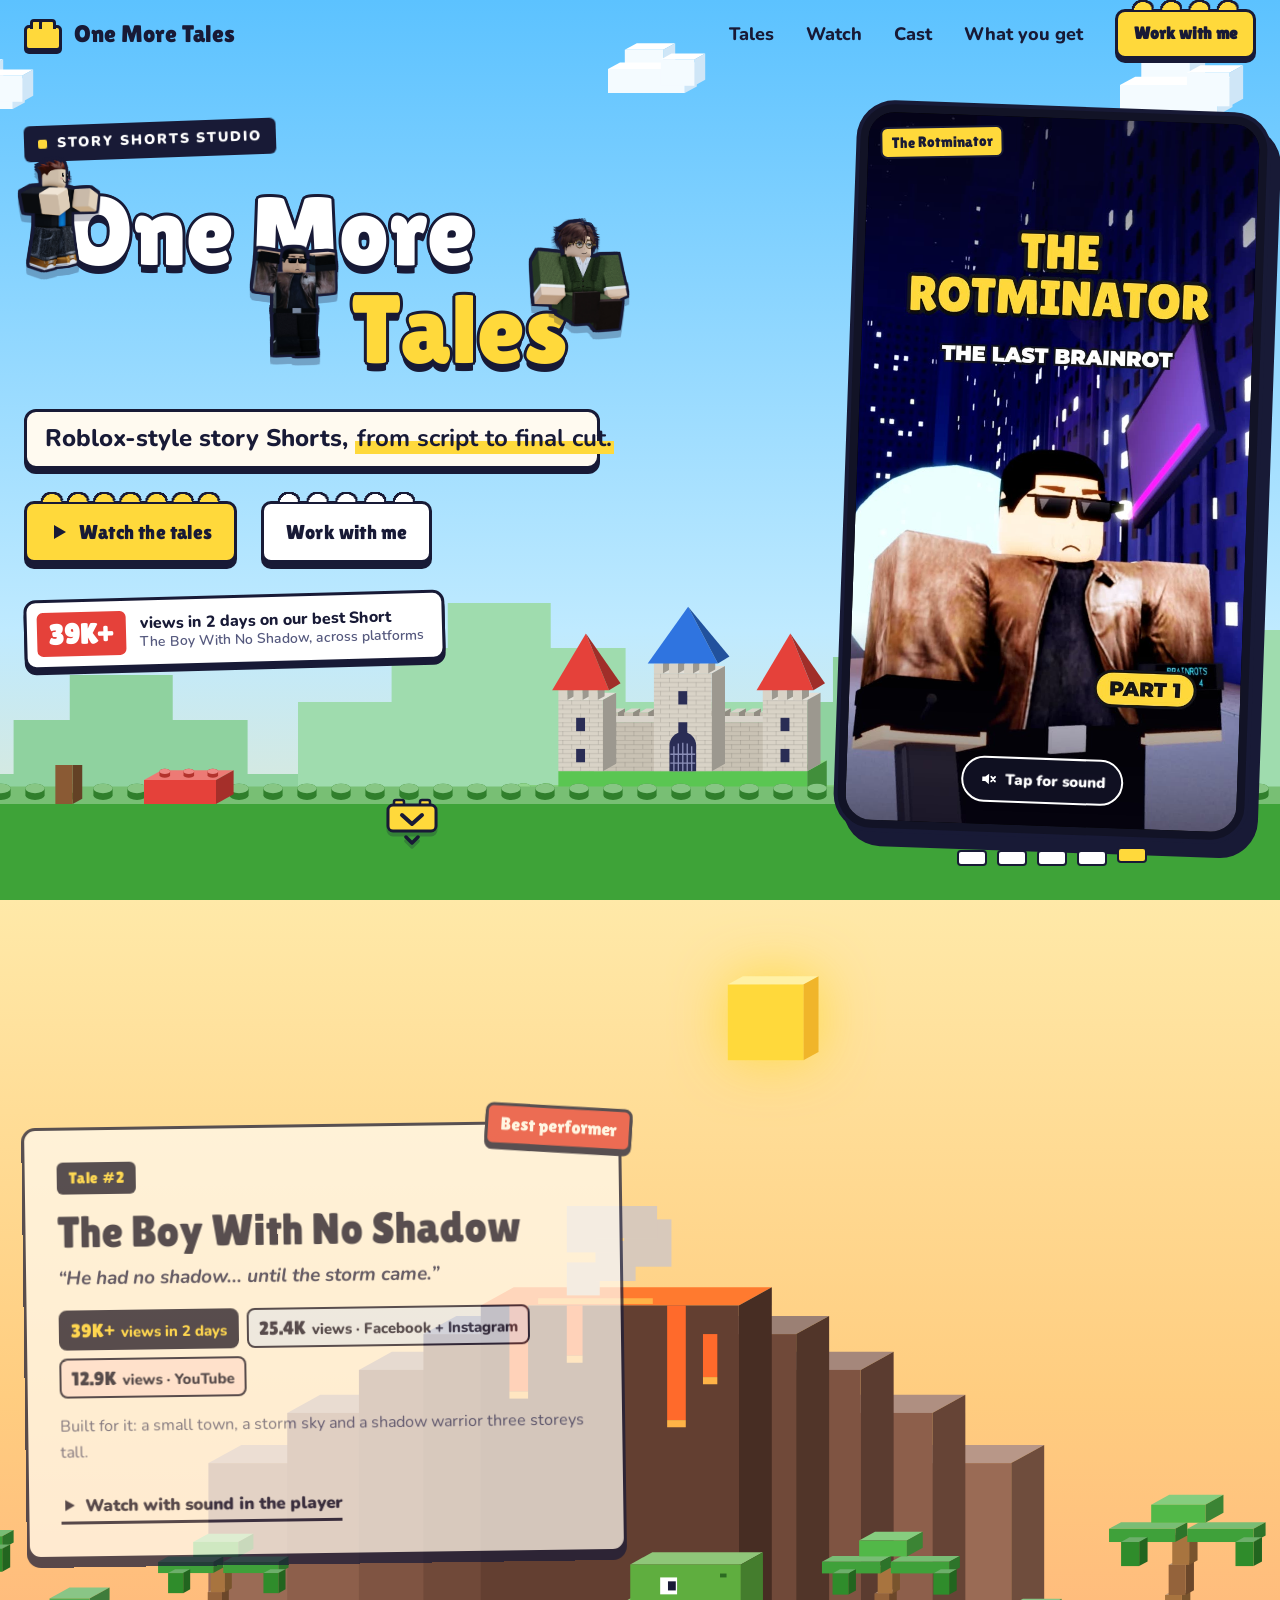
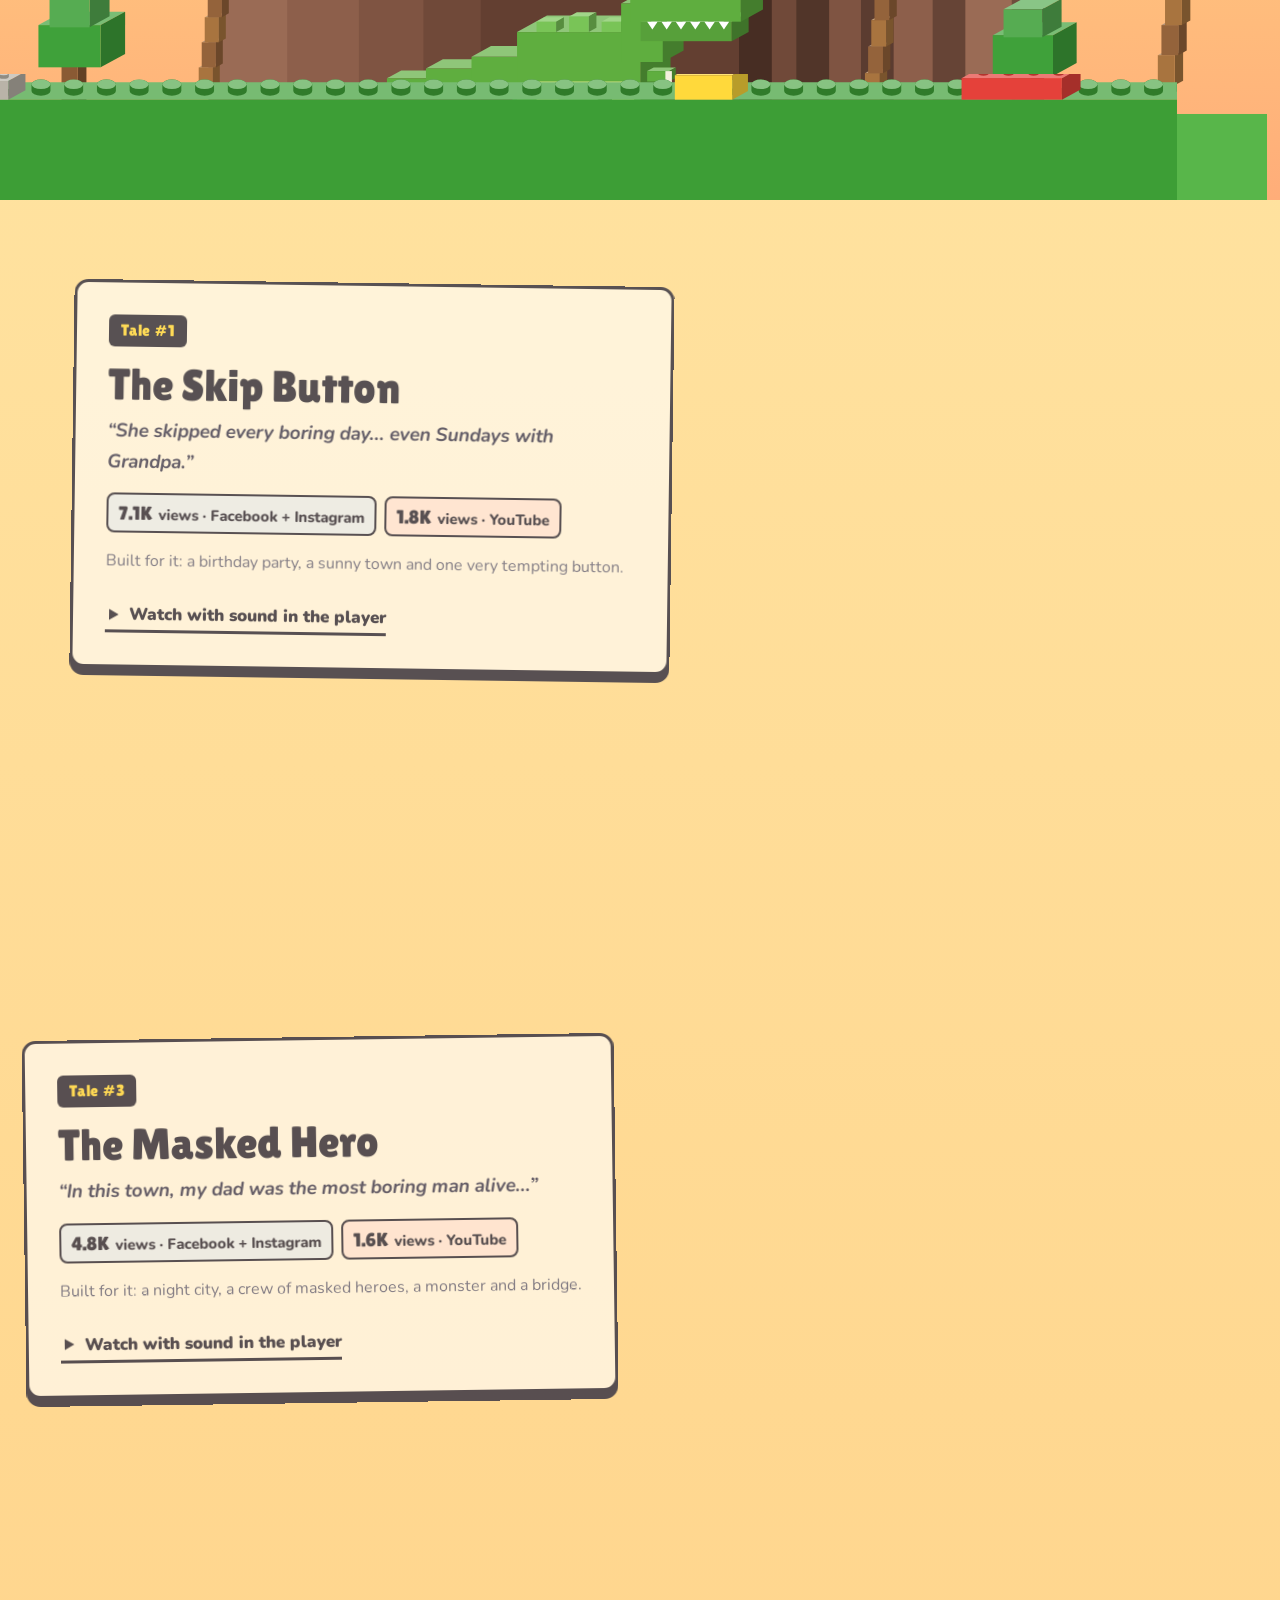
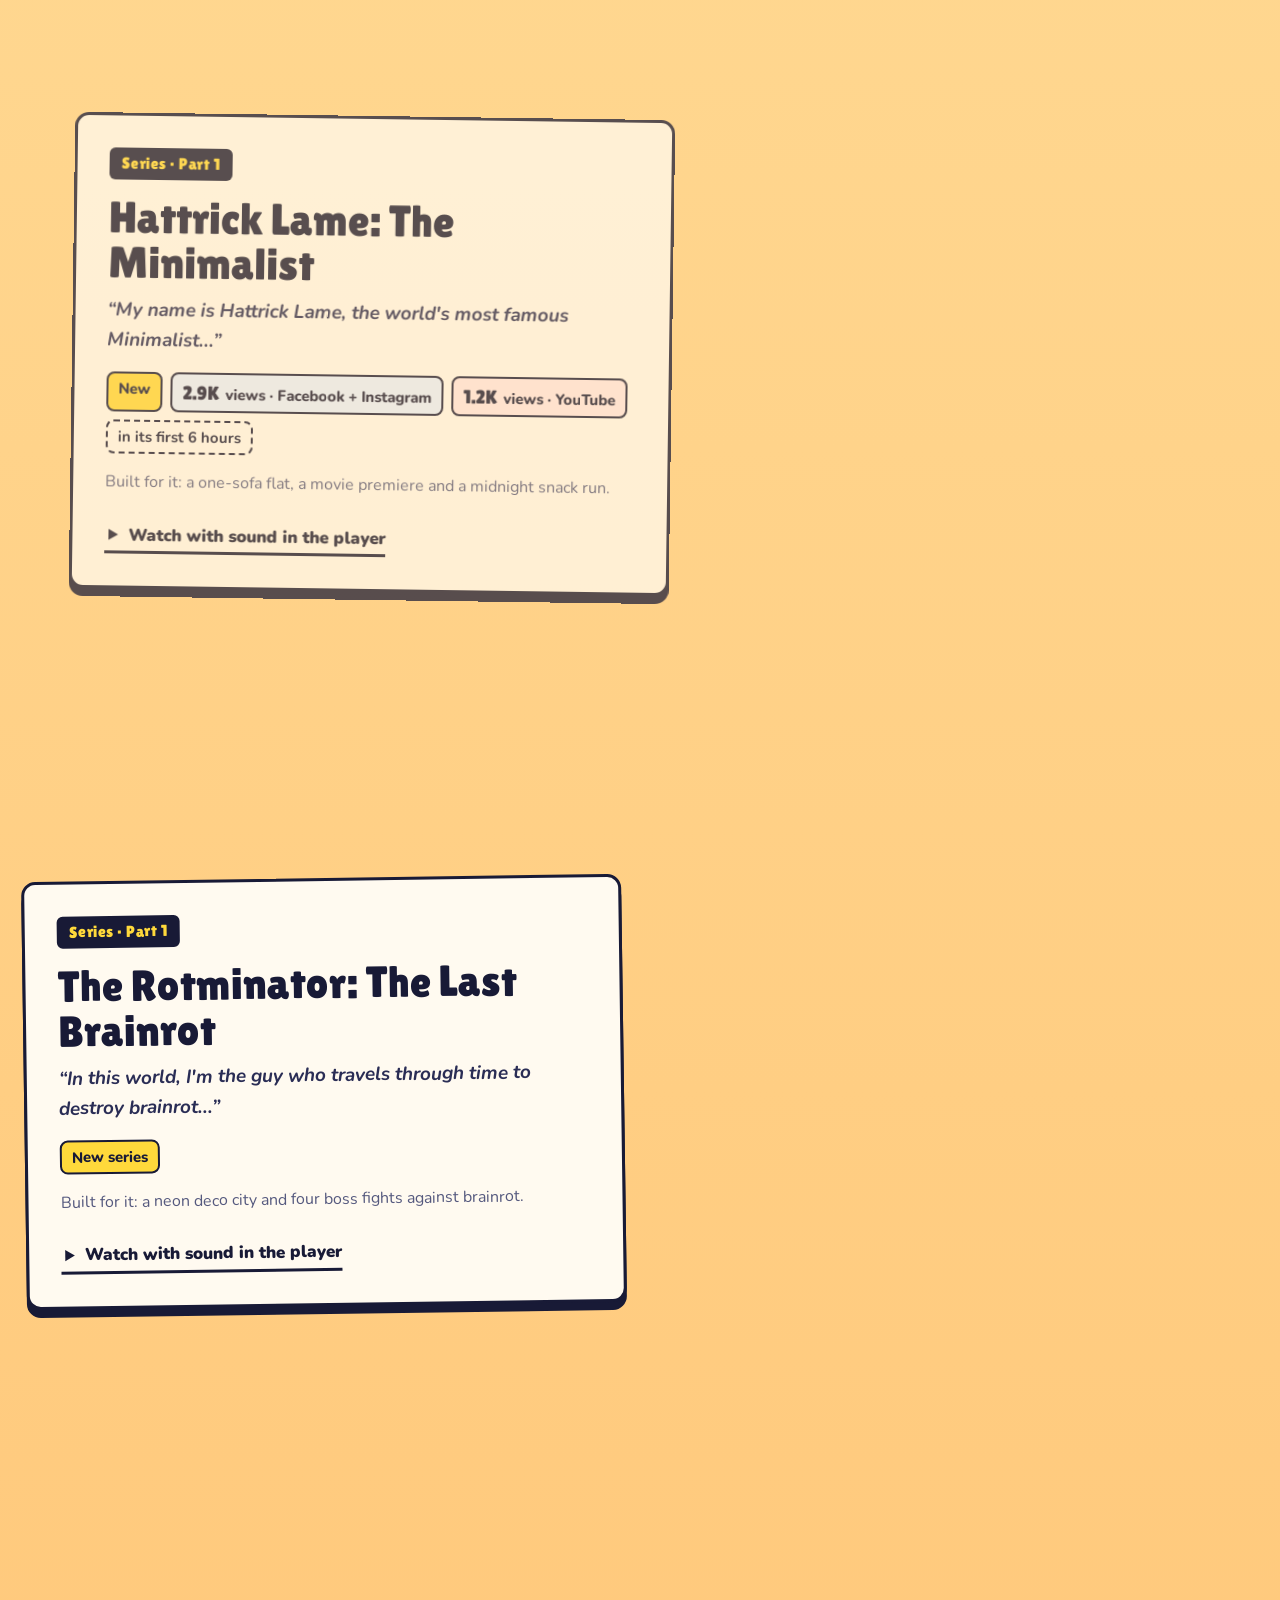
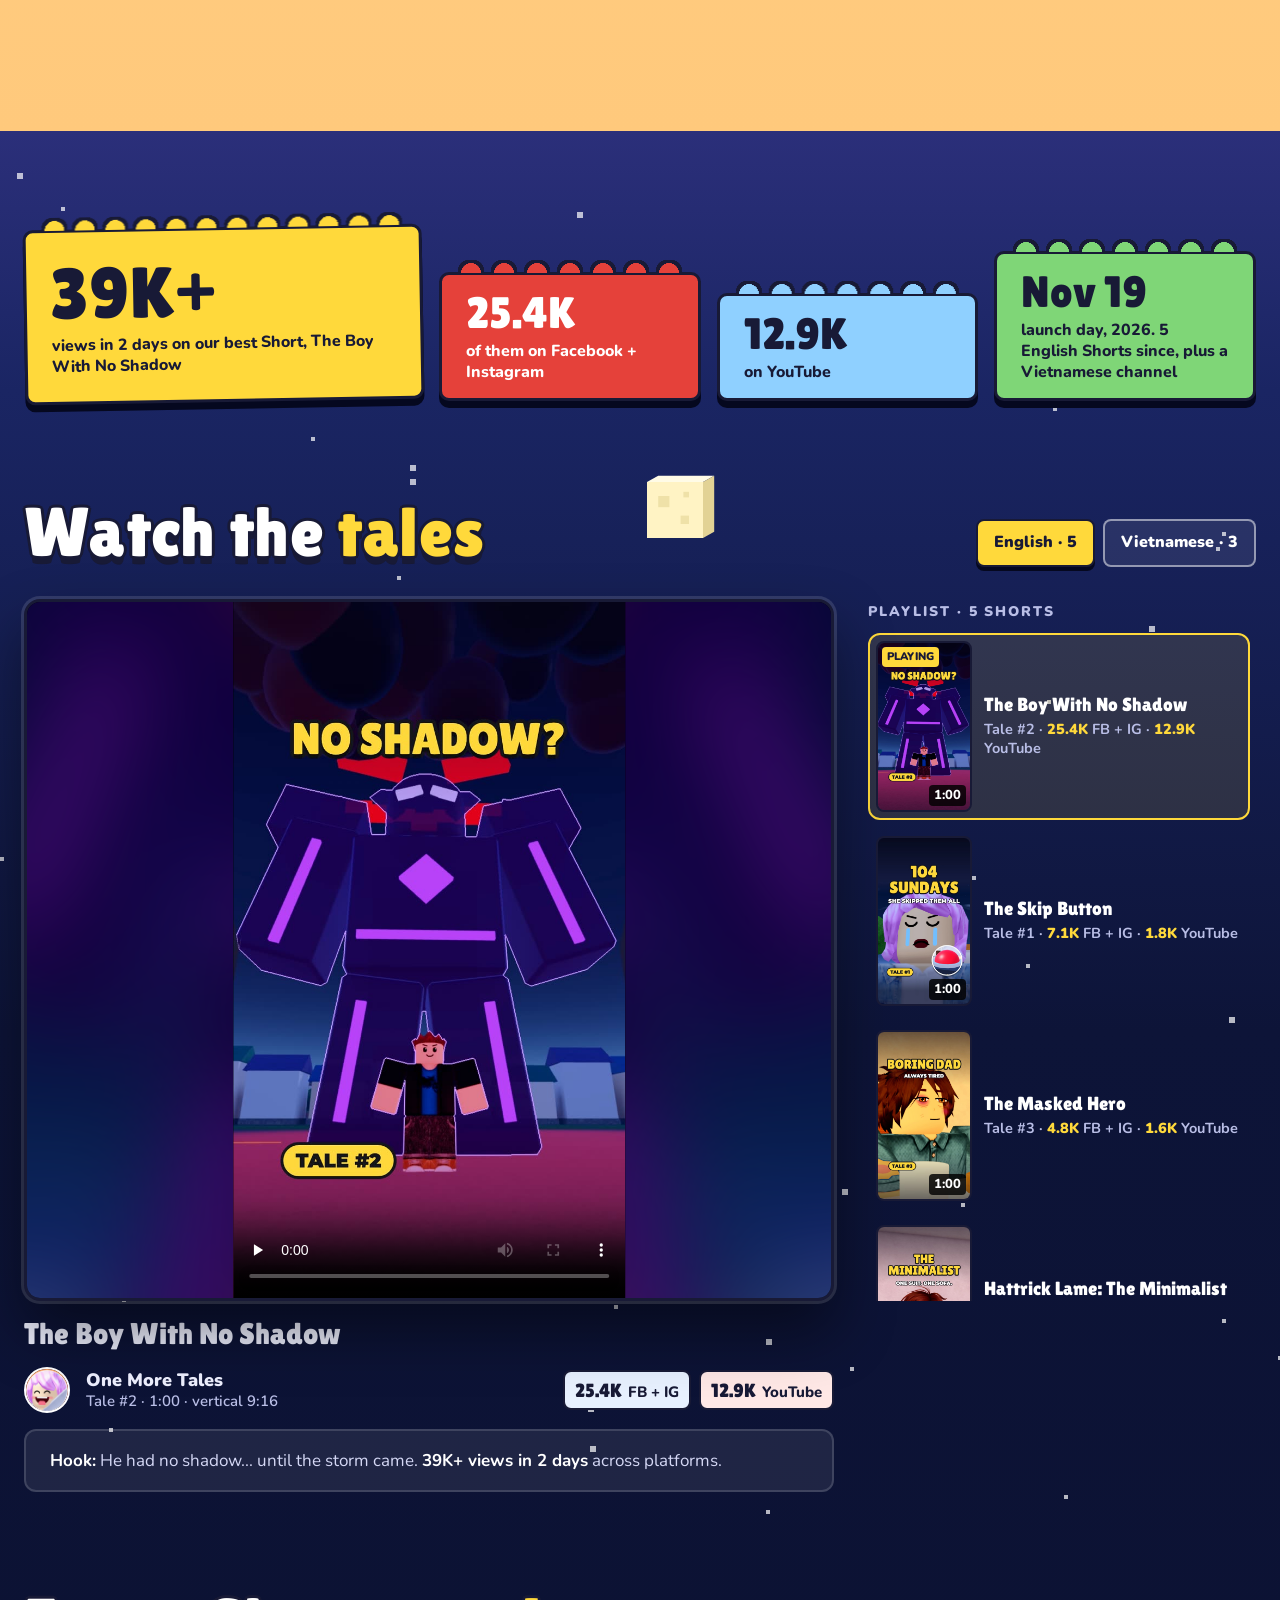
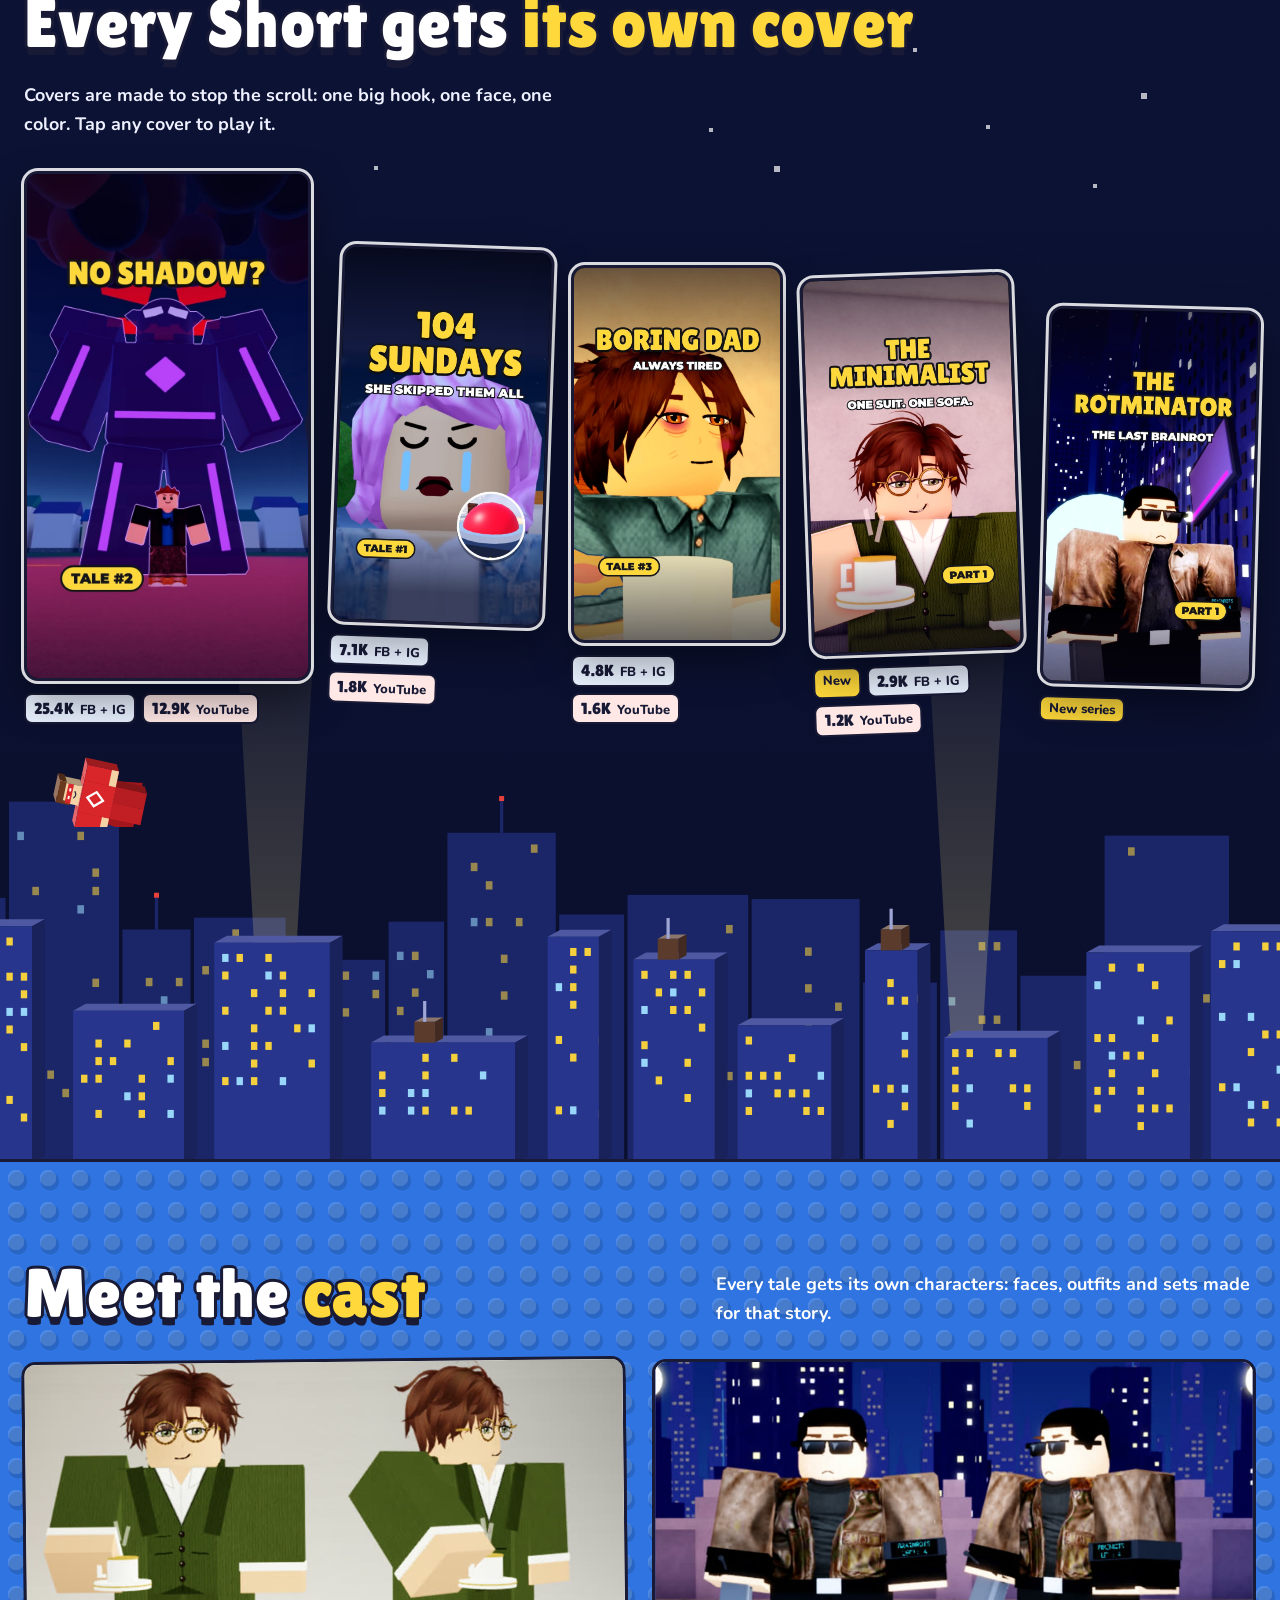
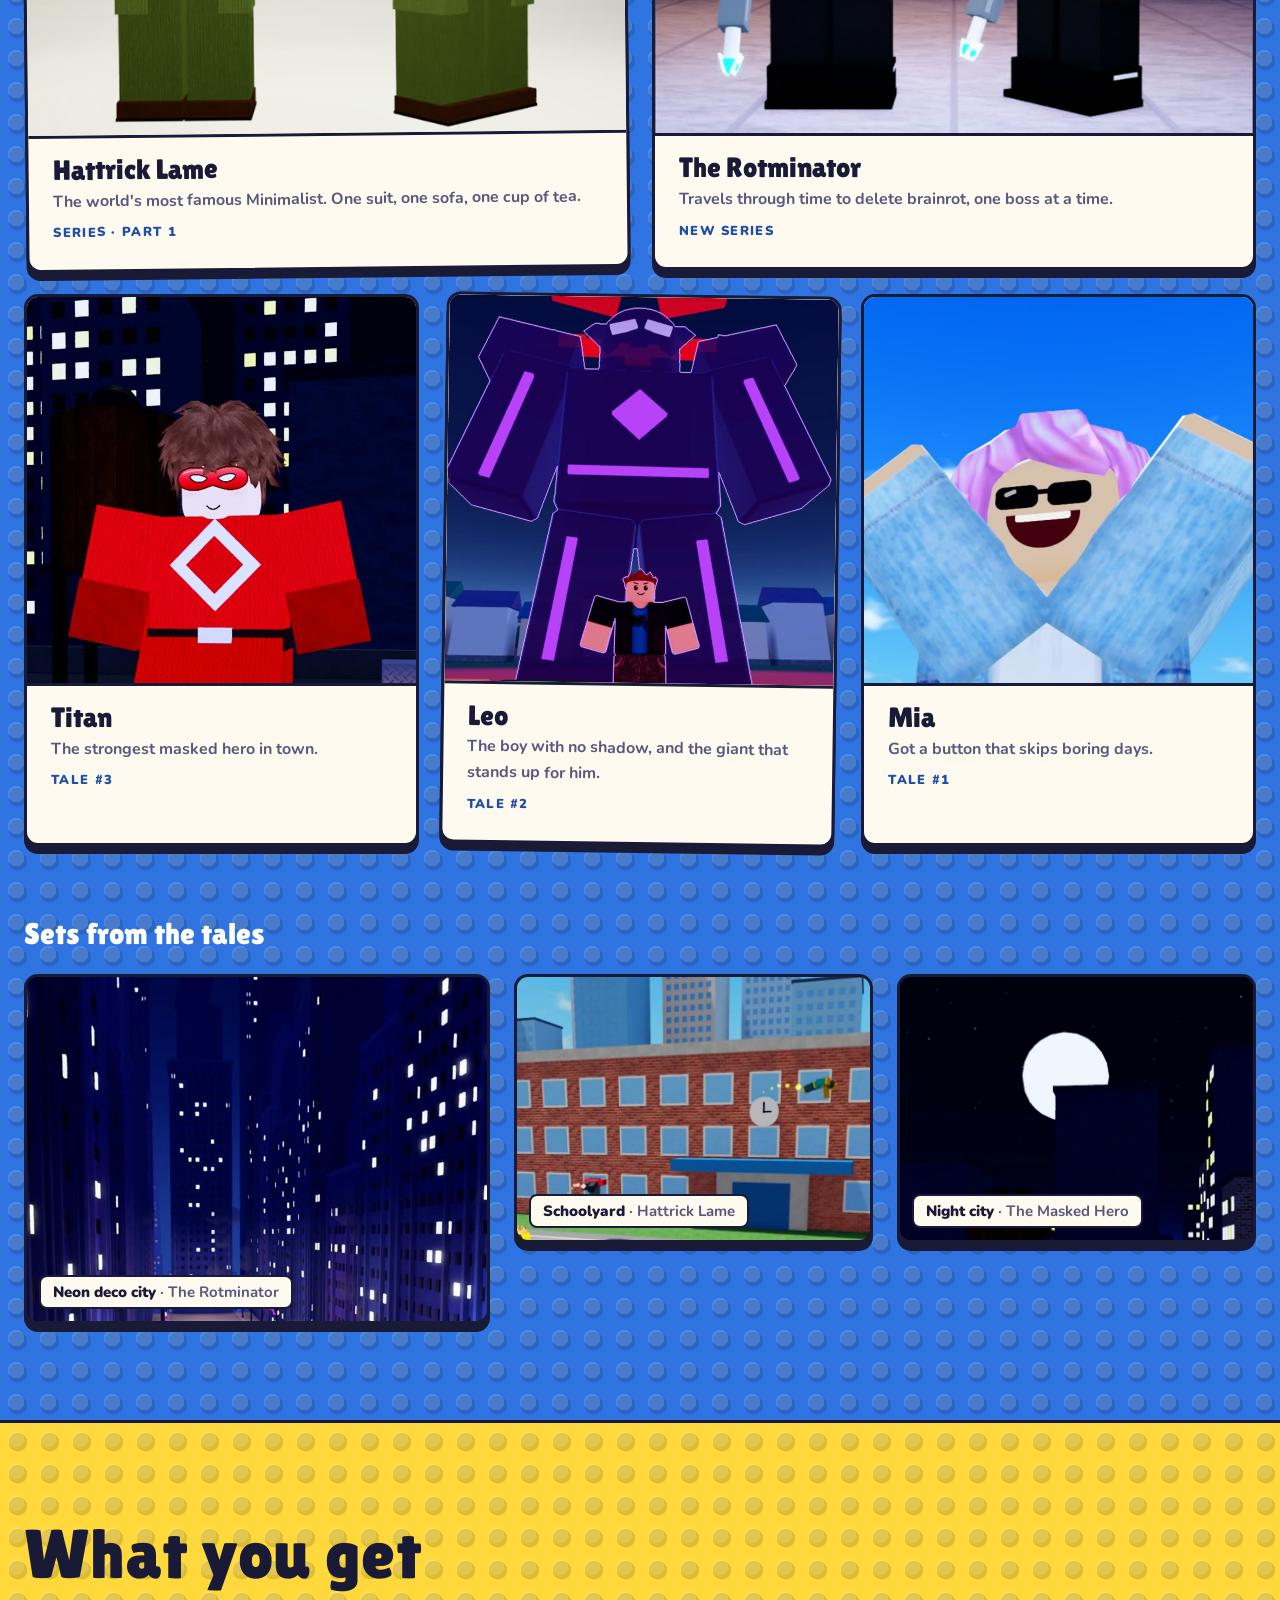
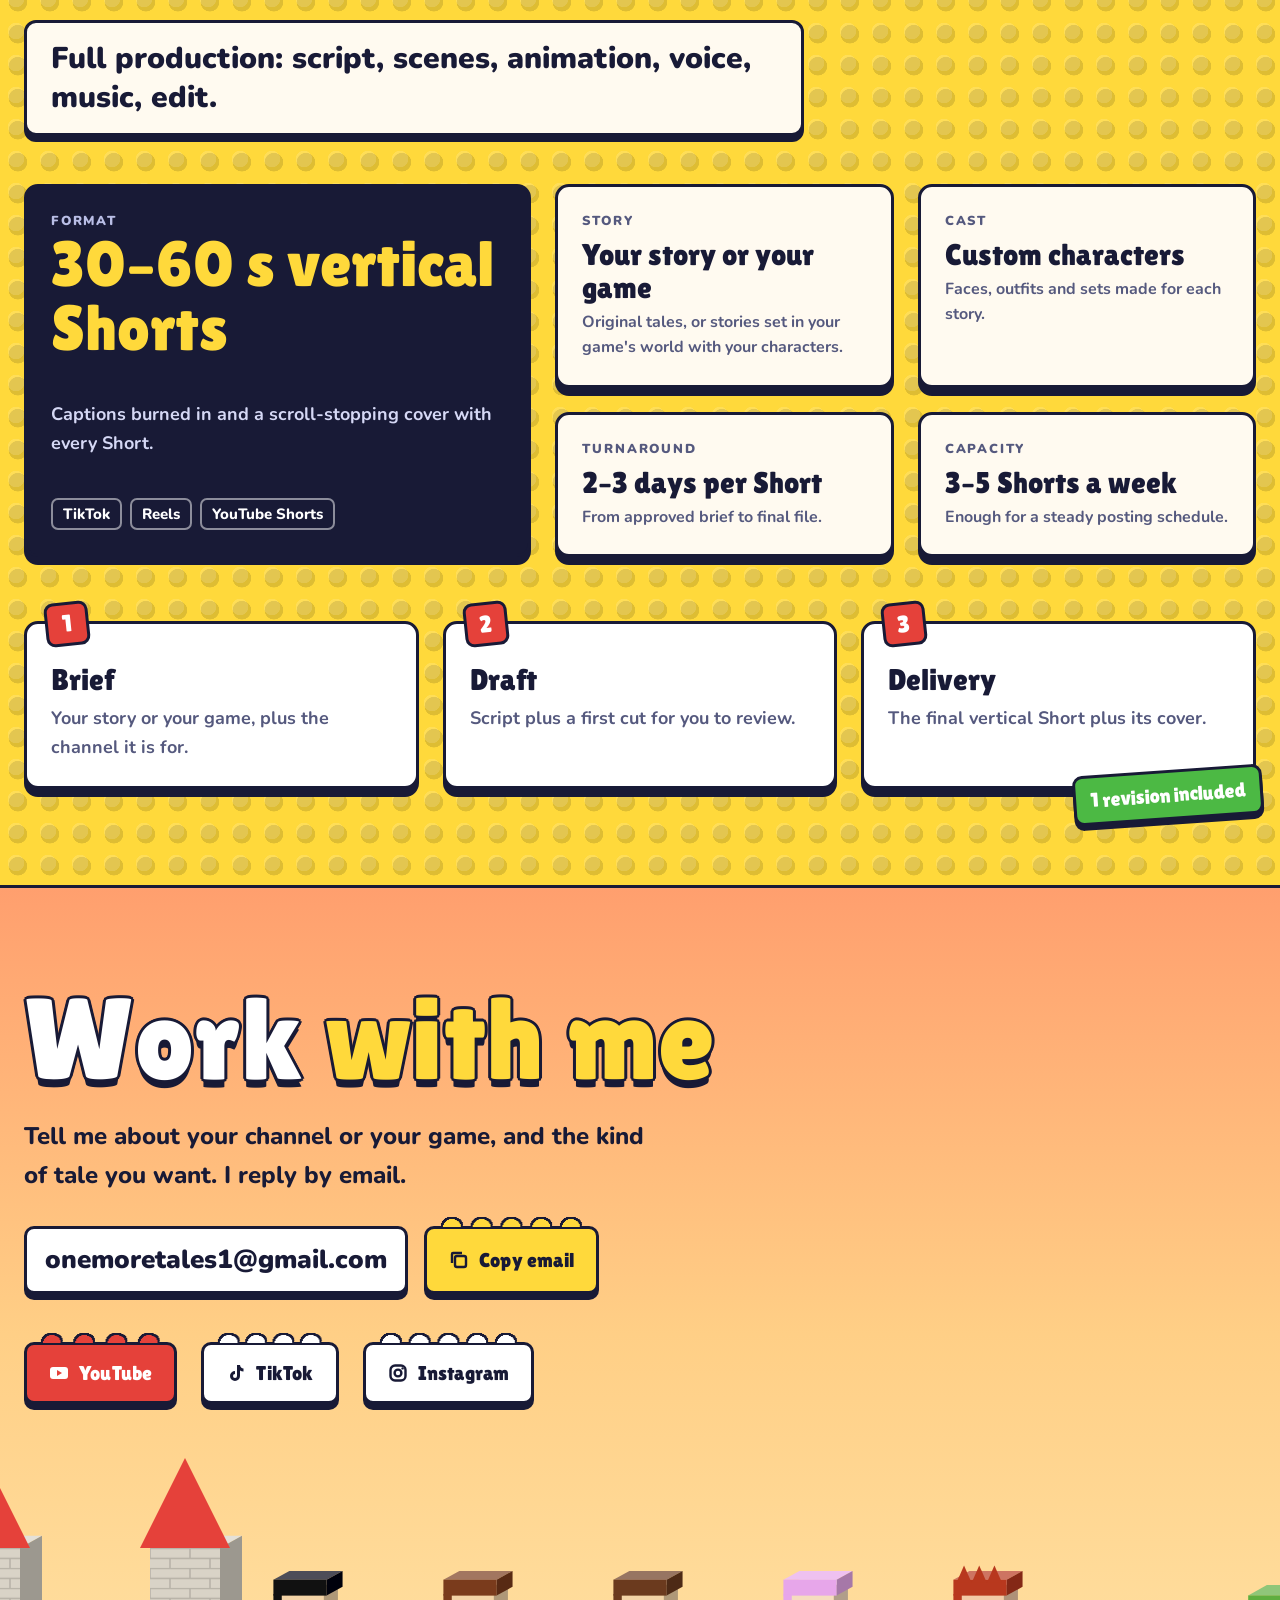
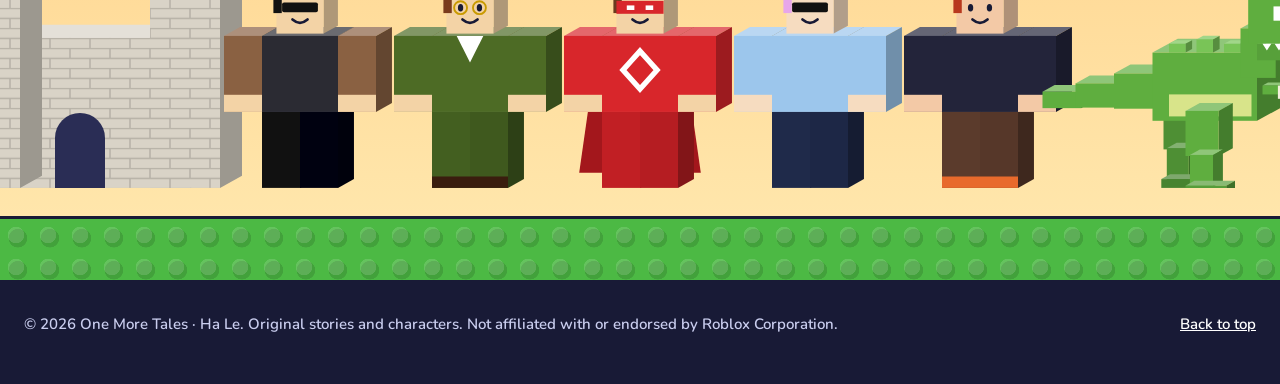
==== commit 848154f8: "Hero: cast on the title letters, T-rex wall smash intro, cleaner tagline Leo hugs the O, the Rotmina" ====
--- a/index.html
+++ b/index.html
@@ -16,6 +16,7 @@
 <link rel="preconnect" href="https://fonts.gstatic.com" crossorigin>
 <link href="https://fonts.googleapis.com/css2?family=Lilita+One&family=Nunito:wght@400;600;700;800;900&display=swap" rel="stylesheet">
 <link rel="preload" as="image" href="p/no-shadow.jpg">
+<script>(function(){var d=document.documentElement;d.classList.add('js');try{if(!matchMedia('(prefers-reduced-motion: reduce)').matches&&!sessionStorage.getItem('omt-intro'))d.classList.add('intro-run')}catch(e){}setTimeout(function(){d.classList.add('title-safe')},5000)})();</script>
 <style>
 :root {
   --ink: #181a36; --ink2: #2a2d55; --paper: #fffaf0; --paper2: #f3ead6;
@@ -74,7 +75,7 @@
 .tales { background: linear-gradient(180deg, var(--sky1) 0, var(--sky2) 70svh, #ffe7a6 120svh, #ffc97c 100%); overflow: clip; }
 .bd-castle { left: 0; right: 0; top: 0; height: 100svh; overflow: hidden; }
 .bd-castle > div { position: absolute; left: 0; right: 0; }
-.bd-castle .clouds { top: 9svh; height: 32svh; }
+.bd-castle .clouds { top: 2svh; height: 22svh; }
 .bd-castle .far { bottom: 0; height: 52svh; }
 .bd-castle .castle { bottom: 0; height: 64svh; }
 .bd-castle .near { bottom: 0; height: 15svh; }
@@ -105,9 +106,32 @@
 .intro { grid-column: 1; min-height: 100svh; padding-top: calc(var(--nav) + 6svh); padding-bottom: 34svh; }
 .kicker { display: inline-flex; align-items: center; gap: 10px; background: var(--ink); color: #fff; font-weight: 900; font-size: 14px; letter-spacing: .14em; text-transform: uppercase; padding: 7px 14px; border-radius: 6px; transform: rotate(var(--r, 0deg)); }
 .kicker i { width: 9px; height: 9px; background: var(--sun); border-radius: 2px; }
-h1 { font-size: clamp(56px, 9.6vw, 132px); line-height: .98; margin: var(--s4) 0 var(--s4); letter-spacing: -.005em; }
-h1 .w { display: inline-block; }
-.pitch { font-size: clamp(20px, 2vw, 25px); font-weight: 800; max-width: 22em; line-height: 1.4; }
+.title { position: relative; font-size: clamp(52px, 7.6vw, 112px); line-height: 1; margin: var(--s4) 0 var(--s5); padding-left: .42em; letter-spacing: 0; }
+.title .ln { display: block; white-space: nowrap; }
+.title .l2 { margin-left: 2.9em; color: var(--sun); }
+.title .lt { display: inline-block; }
+.title .hc { position: absolute; z-index: 3; height: auto; max-width: none; pointer-events: none; filter: drop-shadow(2.5px 0 0 var(--ink)) drop-shadow(-2.5px 0 0 var(--ink)) drop-shadow(0 2.5px 0 var(--ink)) drop-shadow(0 -2.5px 0 var(--ink)) drop-shadow(0 7px 0 rgba(24, 26, 54, .28)); }
+html.js .title .lt:not(.in), html.js .title .hc:not(.in) { opacity: 0; }
+html.title-safe .title .lt, html.title-safe .title .hc { opacity: 1; }
+.title .lt.in, .title .hc.in { animation: snap .56s var(--ease) both; animation-delay: calc(var(--i, 0) * 42ms); }
+.title .hc.in { animation-delay: calc(var(--i, 0) * 130ms); }
+.introfx { position: absolute; inset: 0; z-index: 4; pointer-events: none; }
+.wallfx { position: absolute; }
+.wallfx i { position: absolute; background: #e5413a; border: 2px solid #8f231d; border-radius: 3px; box-shadow: inset 0 -5px 0 rgba(0, 0, 0, .16), inset 0 4px 0 rgba(255, 255, 255, .22); will-change: transform, opacity; }
+.wallfx i.y { background: #ffd93b; border-color: #a77d00; } .wallfx i.b { background: #2f74e0; border-color: #1a4594; }
+.wallfx.smash i { animation: fly .78s cubic-bezier(.2, .7, .35, 1) forwards; animation-delay: var(--dl, 0ms); }
+@keyframes fly { 0% { transform: none; opacity: 1; } 35% { transform: translate(calc(var(--dx) * .45), calc(var(--dy) * .25 - 70px)) rotate(calc(var(--rt) * .4)); opacity: 1; } 75% { opacity: 1; } 100% { transform: translate(var(--dx), var(--dy)) rotate(var(--rt)); opacity: 0; } }
+.rexfx { position: absolute; left: 0; will-change: transform, opacity; }
+.rexfx svg { display: block; width: 100%; height: 100%; overflow: visible; }
+.rexfx.walk { animation: rexin .78s cubic-bezier(.45, 0, .85, .55) forwards; }
+.rexfx.out { animation: rexout 1.05s cubic-bezier(.2, .6, .4, 1) forwards; }
+@keyframes rexin { from { transform: translateX(var(--x0)); } to { transform: translateX(var(--x1)); } }
+@keyframes rexout { from { transform: translateX(var(--x1)); opacity: 1; } 65% { opacity: 1; } to { transform: translateX(var(--x2)); opacity: 0; } }
+.skipfx { position: absolute; right: -6px; top: -10px; z-index: 5; pointer-events: auto; background: var(--paper); color: var(--ink); text-shadow: none; font-family: "Nunito", system-ui, sans-serif; font-weight: 900; font-size: 14px; line-height: 1.2; letter-spacing: 0; border: 2.5px solid var(--ink); border-radius: 999px; padding: 4px 12px; cursor: pointer; box-shadow: 0 3px 0 var(--ink); }
+@media (min-width: 1200px) { .pitch { white-space: nowrap; } }
+.cue { position: absolute; z-index: 3; left: 30%; top: calc(100svh - 104px); width: 56px; height: 56px; display: grid; place-items: center; animation: hop 1.3s var(--ease) infinite; }
+.cue svg { width: 56px; height: 56px; filter: drop-shadow(0 4px 0 rgba(24, 26, 54, .25)); }
+.pitch { display: inline-block; font-size: clamp(20px, 1.9vw, 24px); font-weight: 800; max-width: 24em; line-height: 1.4; background: var(--paper); border: 3px solid var(--ink); border-radius: 12px; padding: 10px 18px; box-shadow: 0 5px 0 var(--ink); }
 .pitch b { background: linear-gradient(transparent 58%, var(--sun) 58%); padding: 0 2px; }
 .ctas { display: flex; gap: var(--s4); flex-wrap: wrap; margin-top: var(--s5); }
 .intro .proof { display: flex; width: fit-content; }
@@ -115,8 +139,6 @@
 .proof .num { background: var(--red); color: #fff; font-family: "Lilita One", system-ui, sans-serif; font-size: 28px; line-height: 1; padding: 8px 12px; border-radius: 6px; }
 .proof span { font-weight: 800; line-height: 1.25; font-size: 16px; }
 .proof small { display: block; font-weight: 600; color: var(--mute); font-size: 14px; }
-.scrollhint { display: inline-flex; align-items: center; gap: 10px; margin-top: var(--s5); font-weight: 800; font-size: 16px; background: rgba(255,250,240,.92); border: 2.5px solid var(--ink); border-radius: 999px; padding: 6px 16px 6px 12px; }
-.scrollhint svg { width: 22px; height: 22px; animation: hop 1.4s var(--ease) infinite; }
 @keyframes hop { 0%, 100% { transform: translateY(0); } 50% { transform: translateY(7px); } }
 
 .pin { grid-column: 2; grid-row: 1 / span 2; align-self: start; position: sticky; top: calc(var(--nav) + 20px); height: calc(100svh - var(--nav) - 40px); display: flex; flex-direction: column; align-items: center; justify-content: center; gap: var(--s3); padding-top: var(--s2); }
@@ -165,18 +187,19 @@
 @media (max-width: 900px) {
   .tgrid { grid-template-columns: 1fr; padding: 0; }
   .intro { min-height: 0; padding: calc(var(--nav) + 14px) var(--s3) var(--s3); }
-  h1 { font-size: clamp(50px, 14vw, 88px); margin: var(--s3) 0 var(--s3); }
-  .pitch { font-size: 18px; }
+  .intro .kicker { display: none; }
+  .title { font-size: calc((100vw - 32px) / 6.3); margin: 6px 0 var(--s4); }
+  .pitch { font-size: 17px; padding: 8px 12px; }
+  .cue, .bd-castle .clouds { display: none; }
   .ctas { gap: var(--s3); margin-top: var(--s4); } .ctas .brick { font-size: 17px; padding: 9px 14px; }
   .intro .proof { display: none; }
-  .scrollhint { display: none; }
   .pin { grid-column: 1; grid-row: auto; top: var(--nav); height: auto; z-index: 5; padding: 14px 0 10px; gap: 10px; background: linear-gradient(180deg, var(--sky2), #d7f2ff); border-block: 3px solid var(--ink); }
   .sticker { display: block; }
   .band-art { display: block; position: absolute; inset: 0; overflow: hidden; z-index: -1; }
   .band-art .bl { position: absolute; left: 0; bottom: 0; height: 64%; width: 34%; }
   .band-art .br { position: absolute; right: 0; bottom: 0; height: 58%; width: 34%; }
   .band-art .bg { position: absolute; left: 0; right: 0; bottom: 0; height: 12%; }
-  .phone { height: min(50svh, 470px); border-width: 6px; border-radius: 26px; box-shadow: 0 0 0 3px var(--ink), 6px 8px 0 3px var(--ink); transform: none; }
+  .phone { height: min(46svh, 440px); border-width: 6px; border-radius: 26px; box-shadow: 0 0 0 3px var(--ink), 6px 8px 0 3px var(--ink); transform: none; }
   .phone .tag { font-size: 13px; }
   .snd { bottom: 16px; font-size: 14px; padding: 7px 13px; }
   .chapters { padding: var(--s4) var(--s3) 30svh; }
@@ -338,12 +361,11 @@
 .snap { opacity: 0; }
 .snap.in { opacity: 1; animation: snap .58s var(--ease) both; animation-delay: calc(var(--i, 0) * 70ms); }
 @keyframes snap { 0% { opacity: 0; transform: translateY(-46px) rotate(var(--r, 0deg)); } 55% { opacity: 1; transform: translateY(5px) scaleY(.95) rotate(var(--r, 0deg)); } 78% { transform: translateY(-3px) rotate(var(--r, 0deg)); } 100% { opacity: 1; transform: translateY(0) rotate(var(--r, 0deg)); } }
-h1 .w.snap.in { animation-duration: .62s; }
 .snap.in.done { animation: none; }
 
 @media (prefers-reduced-motion: reduce) {
   *, *::before, *::after { animation: none !important; transition: none !important; }
-  .snap { opacity: 1; } html { scroll-behavior: auto; }
+  .snap, .title .lt, .title .hc { opacity: 1 !important; } html { scroll-behavior: auto; } .introfx, .cue { display: none; }
   .night .flyer { display: none; }
 }
 </style>
@@ -385,17 +407,23 @@
     </div>
   </div>
 
+  <a class="cue" href="#ch-skip-button" aria-label="Scroll to the tales"><svg viewBox="0 0 56 56" aria-hidden="true"><rect x="10" y="4" width="10" height="7" rx="2" fill="#ffd93b" stroke="#181a36" stroke-width="2.5"/><rect x="36" y="4" width="10" height="7" rx="2" fill="#ffd93b" stroke="#181a36" stroke-width="2.5"/><rect x="4" y="9" width="48" height="26" rx="5" fill="#ffd93b" stroke="#181a36" stroke-width="3"/><path d="M18 19l10 9 10-9" fill="none" stroke="#181a36" stroke-width="4" stroke-linecap="round" stroke-linejoin="round"/><path d="M22 41l6 6 6-6" fill="none" stroke="#181a36" stroke-width="3.5" stroke-linecap="round" stroke-linejoin="round"/></svg></a>
   <div class="wrap tgrid">
     <div class="intro">
       <span class="kicker snap" style="--r:-2deg"><i></i>Story Shorts studio</span>
-      <h1 class="disp toon"><span class="w snap" style="--i:1">One</span> <span class="w snap" style="--i:2">More</span> <span class="w snap y" style="--i:3;color:var(--sun)">Tales</span></h1>
+      <h1 class="disp toon title" id="title" aria-label="One More Tales">
+        <span class="ln l1" aria-hidden="true"><span class="wd">One</span> <span class="wd" id="wMore">More</span></span>
+        <span class="ln l2" aria-hidden="true"><span class="wd" id="wTales">Tales</span></span>
+        <img class="hc" id="cLeo" src="img/hero-leo-hug.png" alt="" width="365" height="520" style="--i:0">
+        <img class="hc" id="cRot" src="img/hero-rot-hang.png" alt="" width="400" height="520" style="--i:1">
+        <img class="hc" id="cHat" src="img/hero-hattrick-sit.png" alt="" width="458" height="520" style="--i:2">
+      </h1>
       <p class="pitch snap" style="--i:4">Roblox-style story Shorts, <b>from script to final cut.</b></p>
       <div class="ctas snap" style="--i:5">
         <a class="brick" href="#watch"><svg viewBox="0 0 20 20" aria-hidden="true"><path d="M5 3l12 7-12 7z" fill="currentColor"/></svg>Watch the tales</a>
         <a class="brick w" href="#contact">Work with me</a>
       </div>
       <div class="proof snap" style="--i:6;--r:-1.5deg"><span class="num">39K+</span><span>views in 2 days on our best Short<small>The Boy With No Shadow, across platforms</small></span></div>
-      <div class="scrollhint snap" style="--i:7"><svg viewBox="0 0 24 24" aria-hidden="true"><path d="M12 4v15M5 12l7 7 7-7" stroke="currentColor" stroke-width="3" fill="none" stroke-linecap="round" stroke-linejoin="round"/></svg>Scroll, the phone plays each tale</div>
     </div>
 
     <div class="pin" id="pin">
@@ -565,7 +593,7 @@
 
 function castle() {
   const st = '#c9c2b4', st2 = '#d9d3c7', roof = '#e5413a', rb = '#2f74e0';
-  let s = '<g transform="translate(16 84) scale(.88)">';
+  let s = '<g transform="translate(420 322) scale(.54)">';
   // hill terraces with studs
   s += B(250, 560, 1100, 140, '#45ad3e', 60, { studs: 22 });
   s += B(390, 470, 820, 90, '#4fbb47', 52, { studs: 16 });
@@ -589,7 +617,7 @@
   return svg(1600, 700, s + '</g>');
 }
 function farHills() { let s = ''; const c = ['#9fdcae', '#8fd29f']; [[0, 380, 520, 1], [420, 300, 520, 0], [880, 360, 420, 1], [1220, 280, 480, 0]].forEach(([x, y, w, k]) => { s += B(x, y, w, 520 - y + 200, c[k], 0); s += B(x + w * .2, y - 60, w * .5, 60, c[k], 0); s += B(x + w * .32, y - 110, w * .22, 50, c[k], 0); }); return svg(1600, 520, s); }
-function clouds() { return svg(1600, 260, `<g class="drift">${cloud(120, 150, 46) + cloud(560, 90, 34) + cloud(980, 170, 52) + cloud(1380, 80, 38) + cloud(1750, 150, 44)}</g>`, 'xMidYMid slice'); }
+function clouds() { return svg(1600, 260, `<g class="drift">${cloud(-80, 90, 30) + cloud(760, 70, 30) + cloud(1080, 170, 46) + cloud(1400, 90, 38) + cloud(1760, 160, 44)}</g>`, 'xMidYMid slice'); }
 function nearGround() { let s = B(-40, 70, 1700, 120, '#3ea338', 40, { studs: 40 }); s += B(180, 40, 90, 30, '#e5413a', 22, { studs: 3 }) + B(1340, 30, 120, 40, '#ffd93b', 26, { studs: 4 }) + B(1390, -8, 60, 38, '#2f74e0', 20, { studs: 2 }); s += tree(80, 70, 60) + tree(1530, 70, 70, '#4cb944'); return svg(1600, 190, s); }
 
 function rex() {
@@ -786,6 +814,66 @@
 const io = new IntersectionObserver(es => es.forEach(e => { if (e.isIntersecting) { e.target.classList.add('in'); io.unobserve(e.target); } }), { threshold: .12 });
 $$('.snap').forEach(el => { io.observe(el); el.addEventListener('animationend', ev => { if (ev.target === el) el.classList.add('done'); }); });
 
+/* ---------- hero title: letters, the cast on the letters, the T-rex intro ---------- */
+const title = $('#title');
+let li = 0; $$('#title .wd').forEach(w => { w.innerHTML = [...w.textContent].map(ch => `<span class="lt" style="--i:${li++}">${ch}</span>`).join(''); });
+const LT = $$('#title .lt'), HC = $$('#title .hc');
+const fontMetrics = F => { const c = document.createElement('canvas').getContext('2d'); c.font = `${F}px "Lilita One"`; const m = c.measureText('OMTH'); return { fa: m.fontBoundingBoxAscent || F * .9, fd: m.fontBoundingBoxDescent || F * .25, cap: m.actualBoundingBoxAscent || F * .7 }; };
+function placeCast() {
+  title.style.fontSize = ''; title.querySelector('.l2').style.marginLeft = '';
+  for (let pass = 0; pass < 2; pass++) {
+    const F = parseFloat(getComputedStyle(title).fontSize), hb = title.getBoundingClientRect();
+    const R = el => { const r = el.getBoundingClientRect(); return { l: r.left - hb.left, t: r.top - hb.top, w: r.width, h: r.height, r: r.right - hb.left }; };
+    const M = R($('#wMore .lt')); title.querySelector('.l2').style.marginLeft = (M.r - parseFloat(getComputedStyle(title).paddingLeft) + F * .14) + 'px';
+    const tl = $$('#wTales .lt'), last = R(tl[tl.length - 1]);
+    const avail = title.parentElement.clientWidth;
+    if (pass === 0 && last.r + F * .62 > avail) { title.style.fontSize = (F * avail / (last.r + F * .62) * .985) + 'px'; continue; }
+    const m = fontMetrics(F), cap = m.cap;
+    const base = r => r.t + (r.h - (m.fa + m.fd)) / 2 + m.fa;
+    const O = R(LT[0]), Mx = R($('#wMore .lt')), e = R(tl[tl.length - 2]), s = R(tl[tl.length - 1]);
+    const put = (el, x, y, h) => { el.style.height = h + 'px'; el.style.width = 'auto'; el.style.left = x + 'px'; el.style.top = y + 'px'; };
+    const hL = cap * 1.62, wL = hL * 365 / 520; put($('#cLeo'), O.l + O.w * .5 - wL, base(O) + F * .05 - hL, hL);
+    const hR = cap * 1.6, wR = hR * 400 / 520; put($('#cRot'), Mx.l + Mx.w / 2 - wR / 2, base(Mx) - hR * .17, hR);
+    const hH = cap * 1.6, wH = hH * 458 / 520; put($('#cHat'), s.r - wH * .38, base(s) - cap - hH * .66, hH);
+    return { F, hb };
+  }
+}
+function revealTitle(delay = 0) {
+  LT.forEach(l => { l.style.animationDelay = `${delay + +l.style.getPropertyValue('--i') * 42}ms`; l.classList.add('in'); });
+  HC.forEach((h, i) => { h.style.animationDelay = `${delay + LT.length * 42 + 120 + i * 140}ms`; h.classList.add('in'); });
+}
+function finishIntro() { const fx = $('.introfx'); if (fx) fx.remove(); clearTimeout(finishIntro.t1); clearTimeout(finishIntro.t2); clearTimeout(finishIntro.t3); try { sessionStorage.setItem('omt-intro', '1'); } catch (e) {} }
+function runIntro() {
+  const F = parseFloat(getComputedStyle(title).fontSize), hb = title.getBoundingClientRect();
+  const lts = LT.map(l => l.getBoundingClientRect());
+  const x0 = Math.min(...lts.map(r => r.left)) - hb.left - F * .08, x1r = Math.max(...lts.map(r => r.right)) - hb.left + F * .08;
+  const y0 = Math.min(...lts.map(r => r.top)) - hb.top + F * .08, y1 = Math.max(...lts.map(r => r.bottom)) - hb.top - F * .12;
+  const fx = document.createElement('div'); fx.className = 'introfx'; fx.setAttribute('aria-hidden', 'true');
+  const bw = F * .52, bh = F * .27; let bricks = '', k = 0; seed = 5;
+  for (let r = 0, y = y1 - bh; y > y0 - bh * .5; r++, y -= bh) for (let x = x0 - (r % 2 ? bw / 2 : 0); x < x1r; x += bw) {
+    const cx = Math.max(x, x0), w = Math.min(x + bw, x1r) - cx; if (w < 6) continue; const dir = (cx - x0) / (x1r - x0);
+    const c = rnd() < .12 ? ' class="y"' : rnd() < .1 ? ' class="b"' : '';
+    bricks += `<i${c} style="left:${(cx - x0).toFixed(1)}px;top:${(y - y0 + bh * .5).toFixed(1)}px;width:${w.toFixed(1)}px;height:${bh.toFixed(1)}px;--dx:${(80 + dir * 380 + rnd() * 220).toFixed(0)}px;--dy:${(120 + rnd() * 260).toFixed(0)}px;--rt:${((rnd() - .3) * 540).toFixed(0)}deg;--dl:${(dir * 140 + rnd() * 60).toFixed(0)}ms"></i>`; k++;
+  }
+  const rh = F * 2.05, rw = rh * 570 / 370;
+  fx.innerHTML = `<div class="wallfx" style="left:${x0}px;top:${y0 - bh * .5}px;width:${x1r - x0}px;height:${y1 - y0 + bh * .5}px">${bricks}</div><div class="rexfx" style="top:${y1 - rh + F * .1}px;width:${rw}px;height:${rh}px;--x0:${-hb.left - rw - 40}px;--x1:${x0 - rw * .9}px;--x2:${x1r + 120}px"><svg viewBox="-262 -362 572 372" aria-hidden="true">${rex()}</svg></div><button class="skipfx" type="button">Skip intro</button>`;
+  title.appendChild(fx);
+  fx.querySelector('.skipfx').addEventListener('click', () => { finishIntro(); LT.concat(HC).forEach(el => { el.style.animationDelay = '0ms'; el.classList.add('in'); }); });
+  const rexEl = fx.querySelector('.rexfx'); rexEl.classList.add('walk');
+  finishIntro.t1 = setTimeout(() => { fx.querySelector('.wallfx').classList.add('smash'); rexEl.classList.remove('walk'); rexEl.classList.add('out'); }, 760);
+  finishIntro.t2 = setTimeout(() => revealTitle(0), 880);
+  finishIntro.t3 = setTimeout(finishIntro, 2600);
+}
+let introStarted = false;
+function heroStart() {
+  if (introStarted) return; introStarted = true;
+  placeCast();
+  if (document.documentElement.classList.contains('intro-run')) runIntro(); else revealTitle(120);
+}
+(document.fonts && document.fonts.ready ? Promise.race([document.fonts.ready, new Promise(r => setTimeout(r, 900))]) : Promise.resolve()).then(heroStart);
+let rzc; addEventListener('resize', () => { clearTimeout(rzc); rzc = setTimeout(placeCast, 120); });
+if (document.fonts) document.fonts.addEventListener && document.fonts.addEventListener('loadingdone', () => placeCast());
+
 /* ---------- parallax + nav ---------- */
 drawArt();
 const PY = $$('[data-p]'), PX = $$('[data-x]'), dw = $('.bd-dino-wrap');
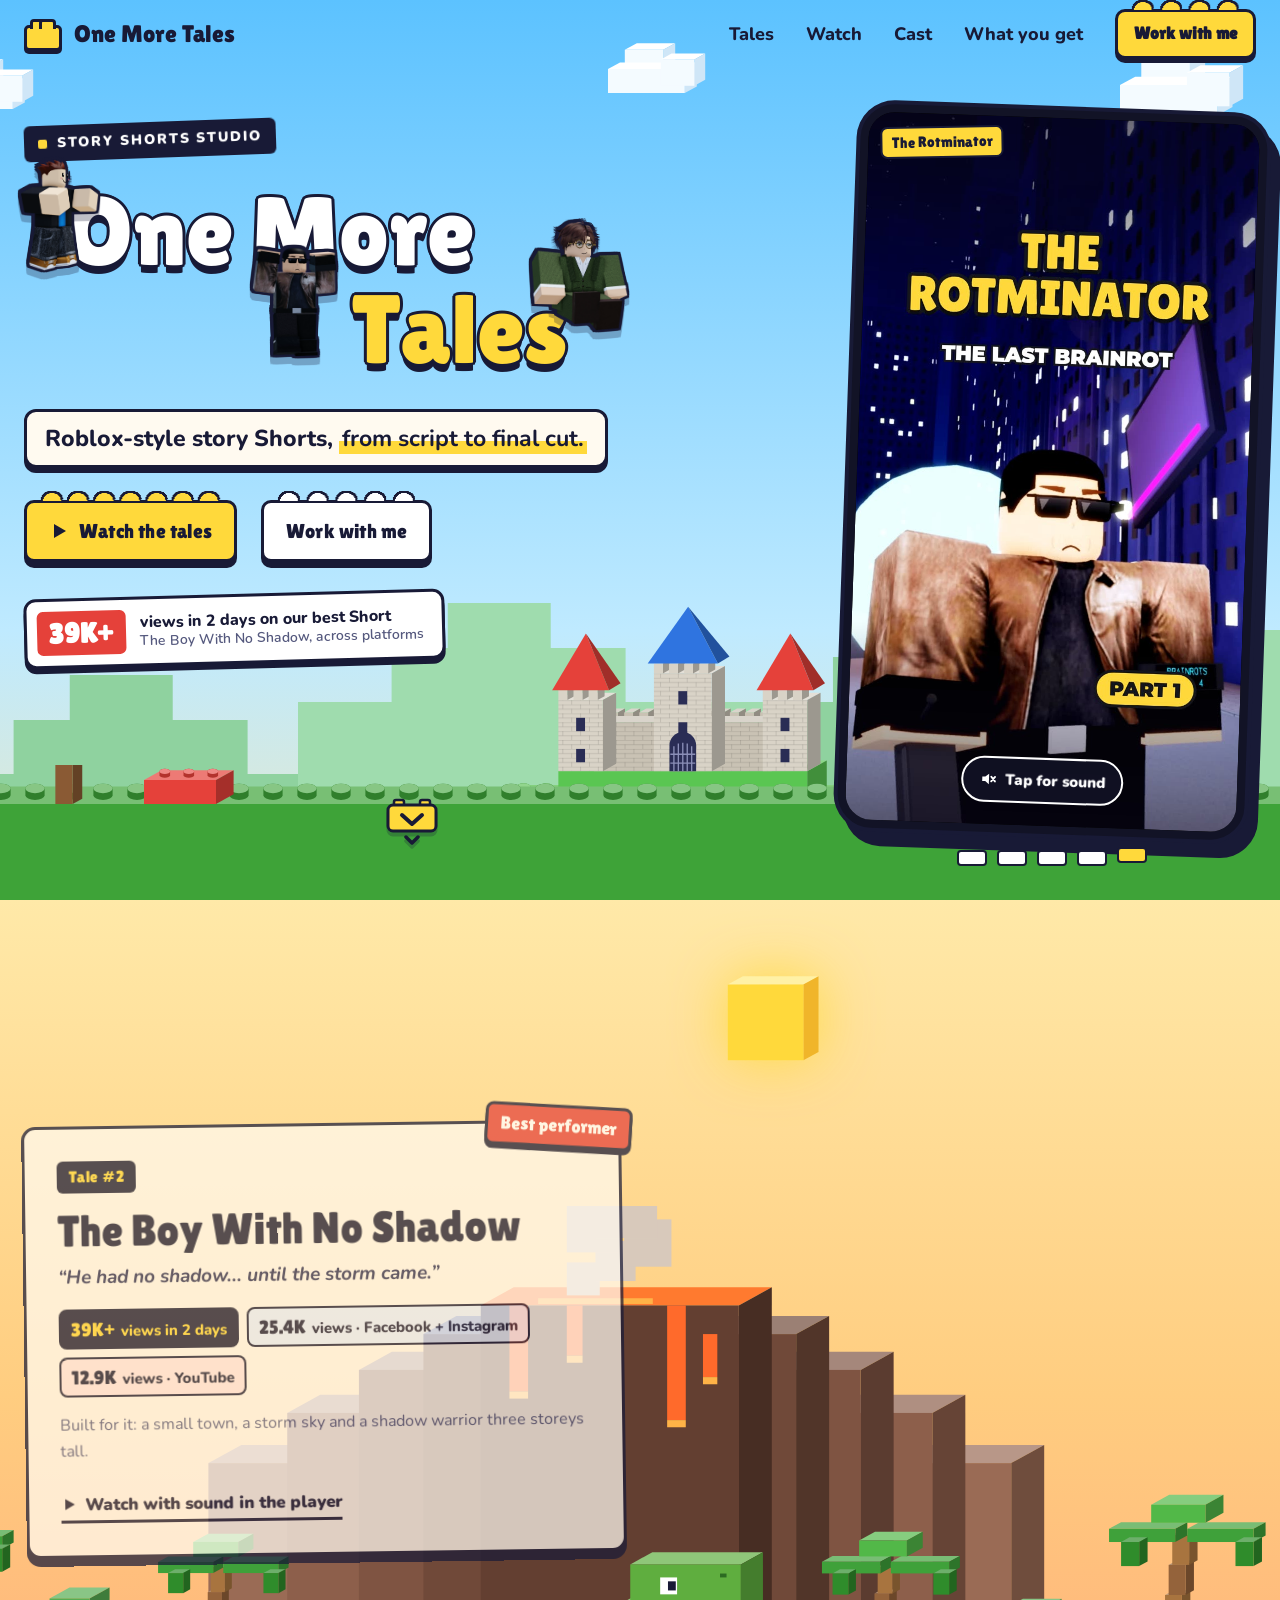
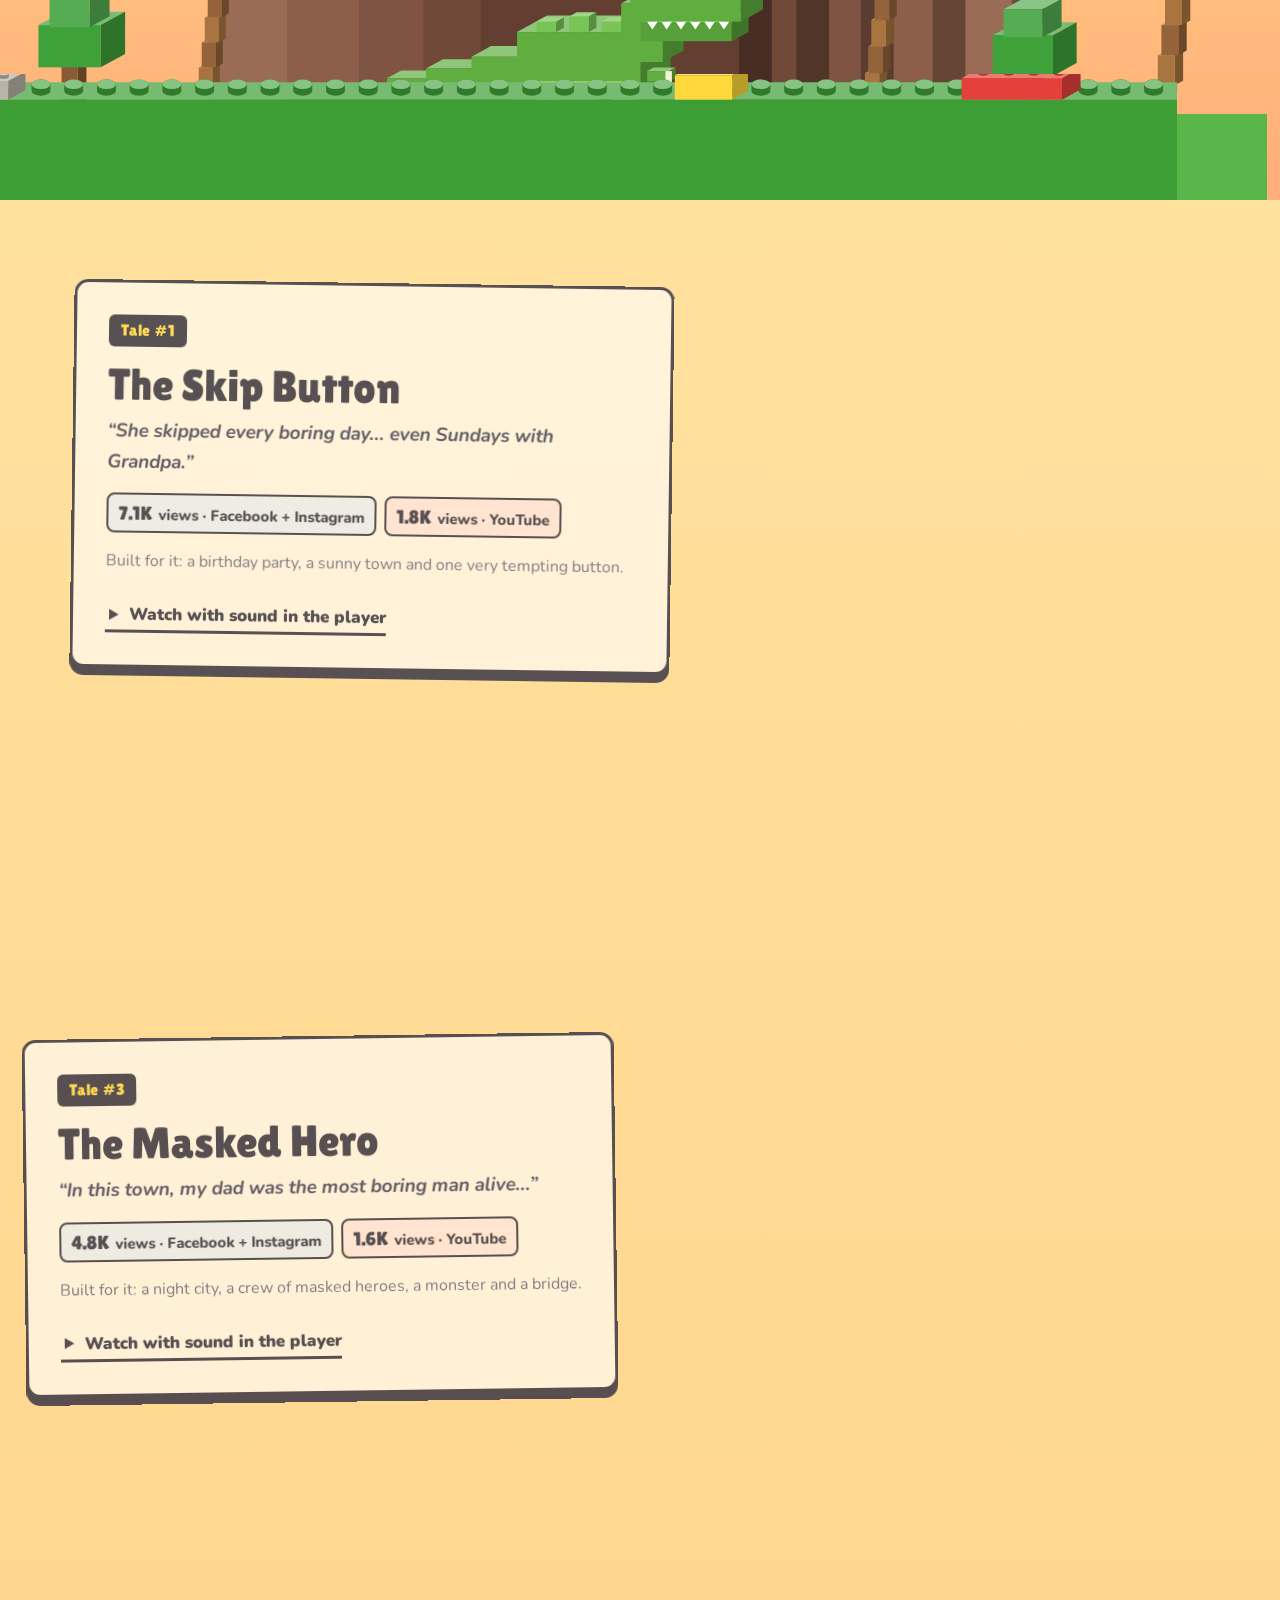
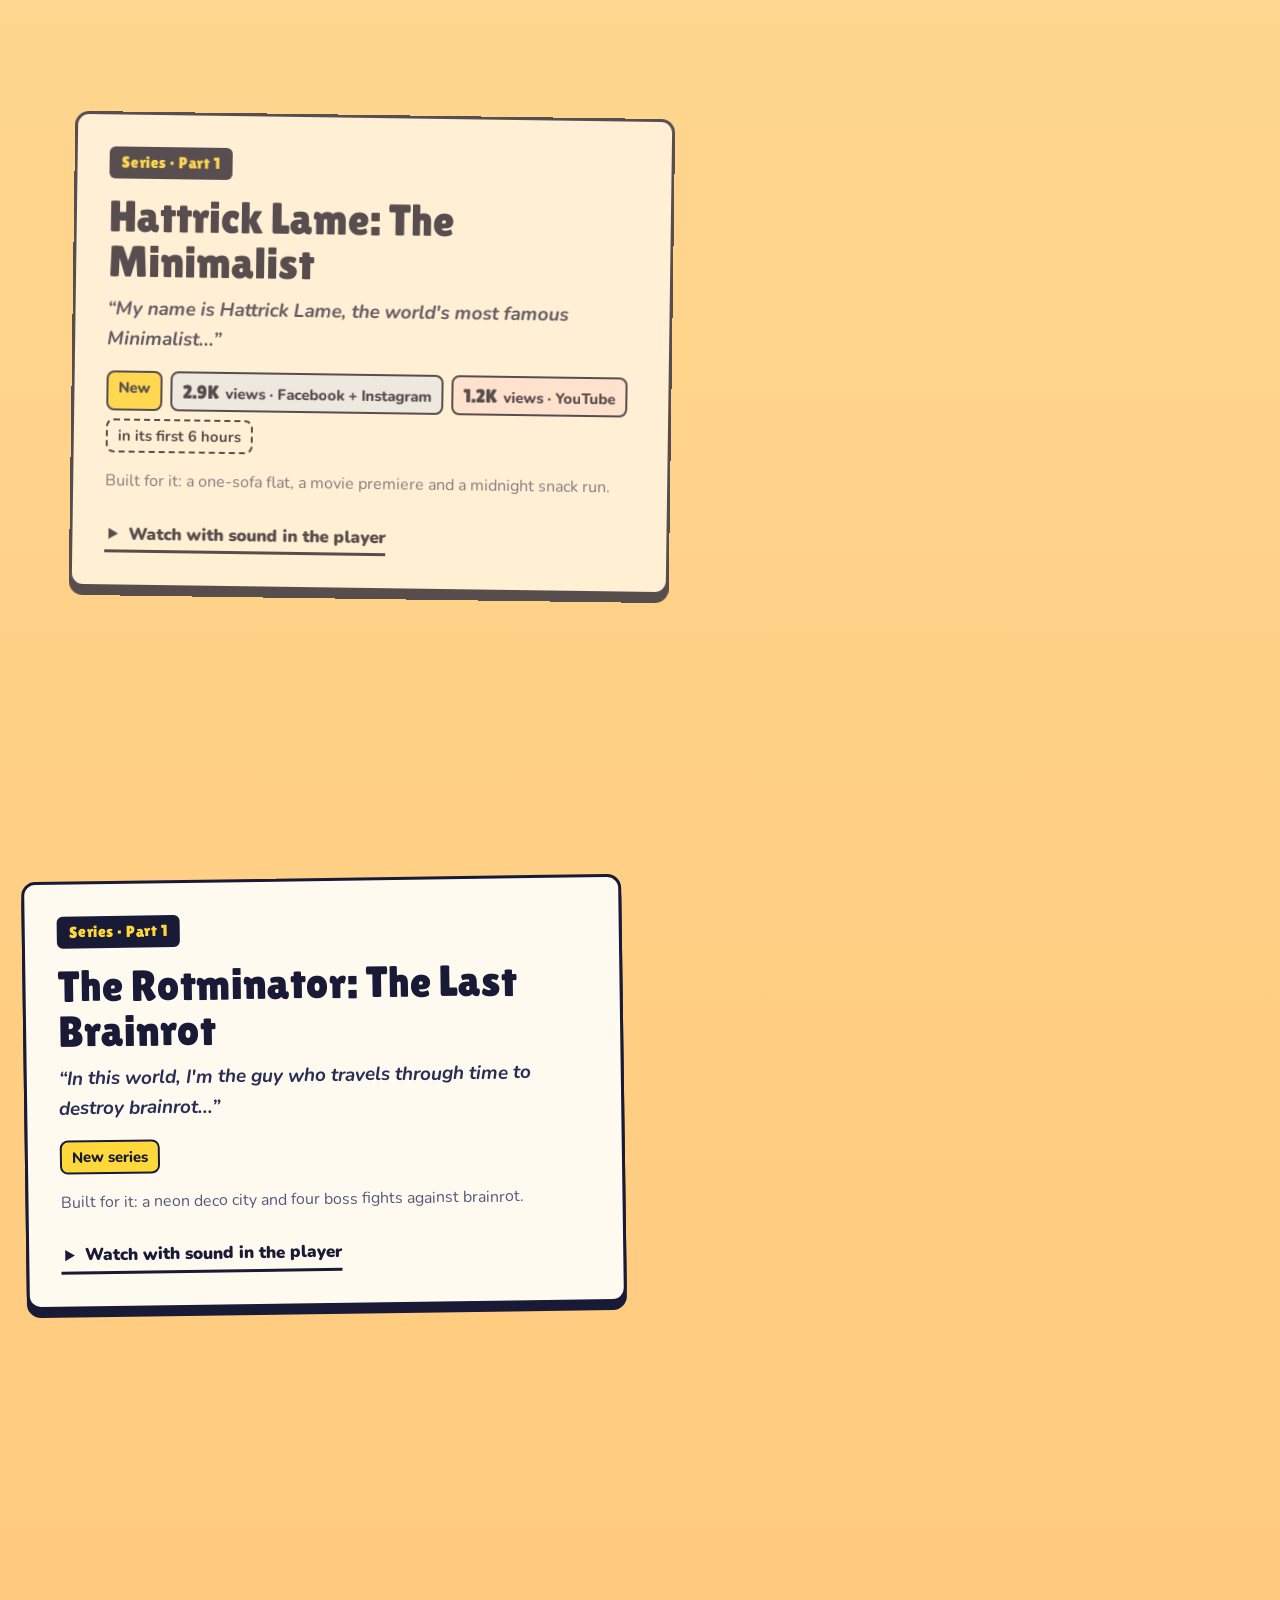
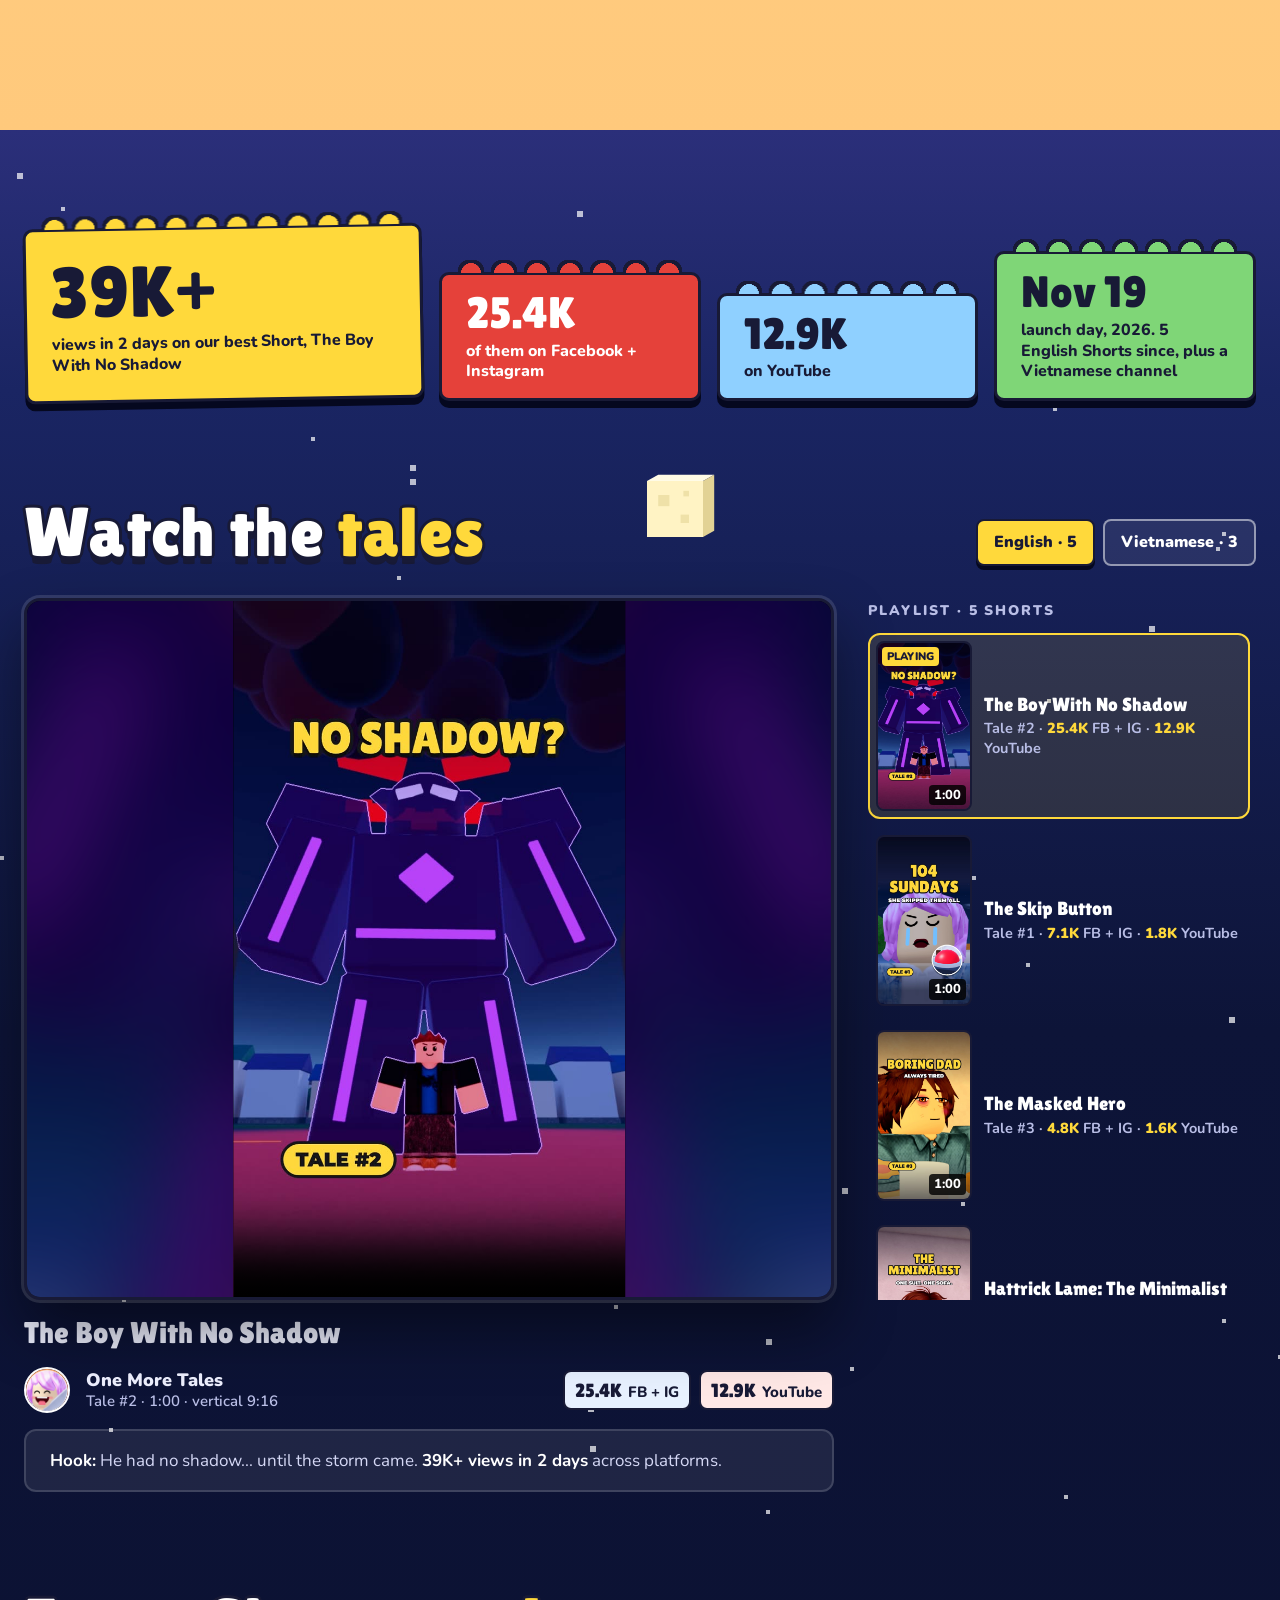
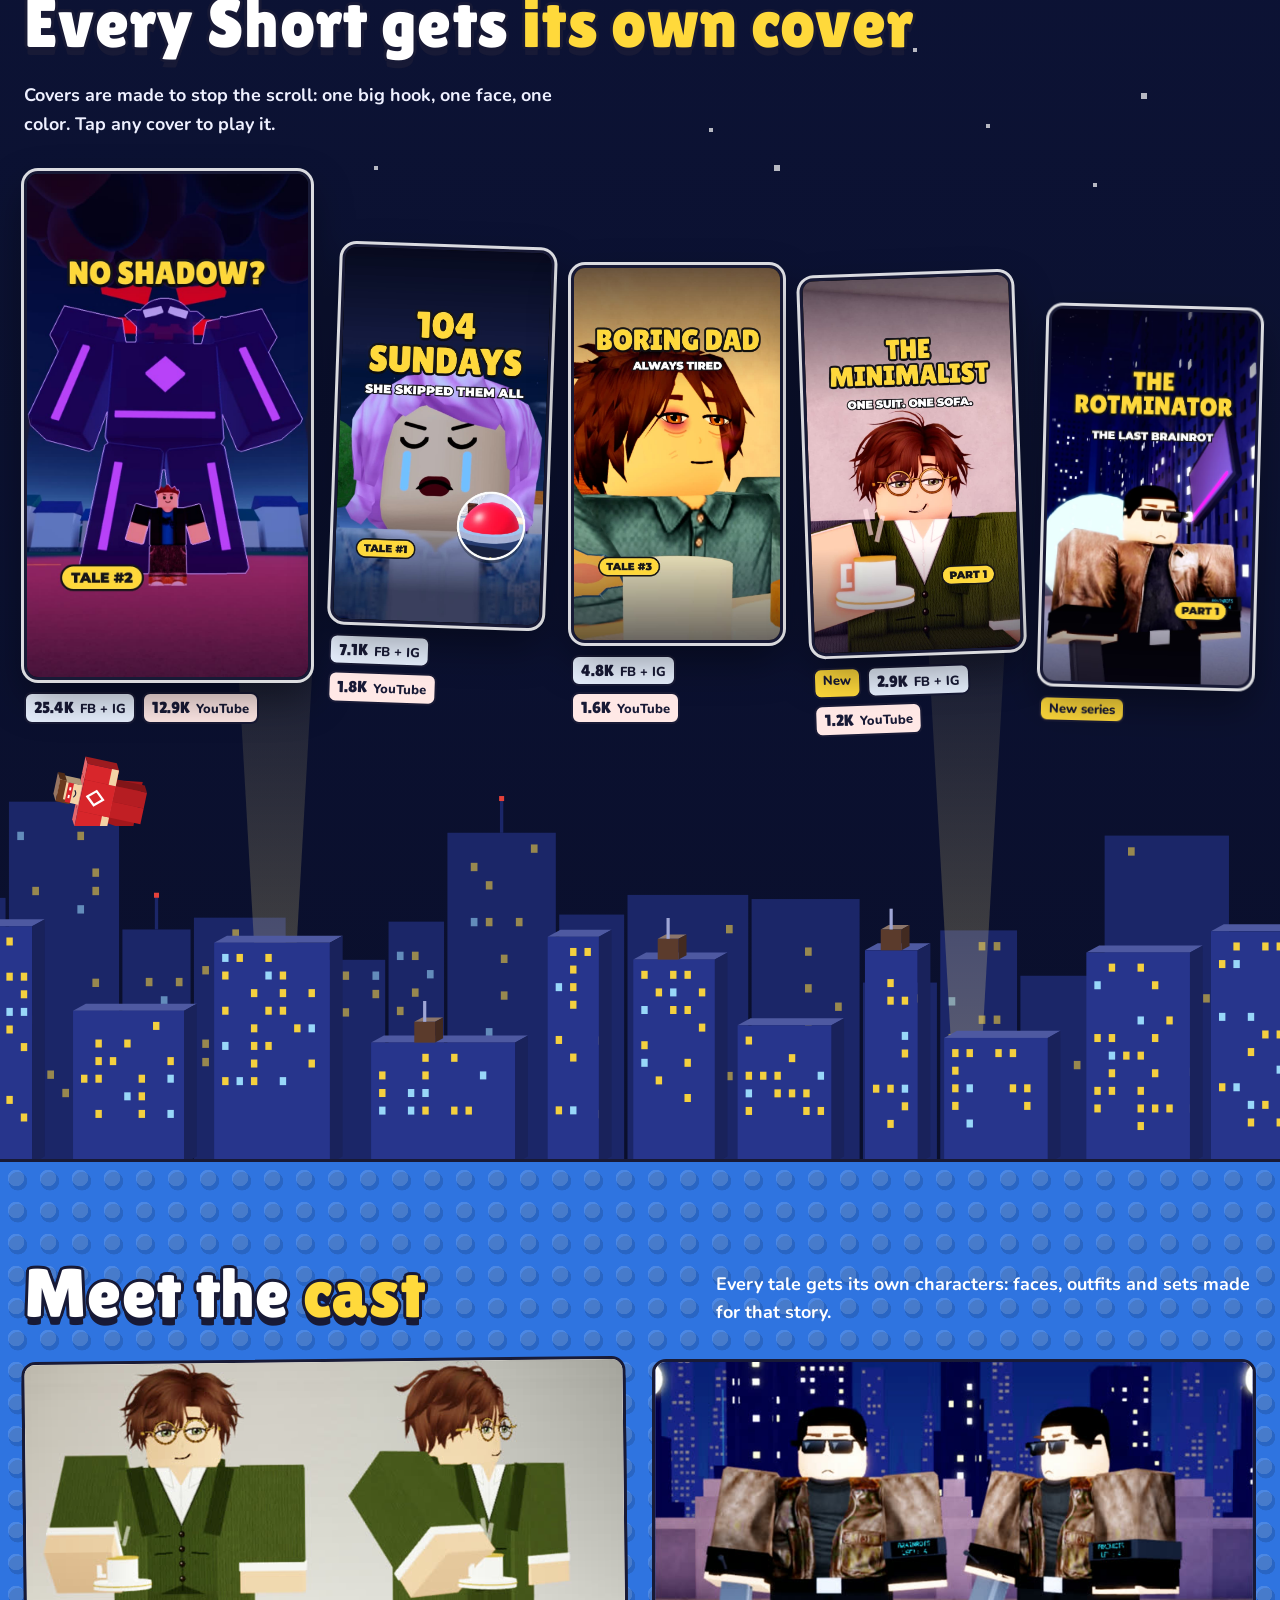
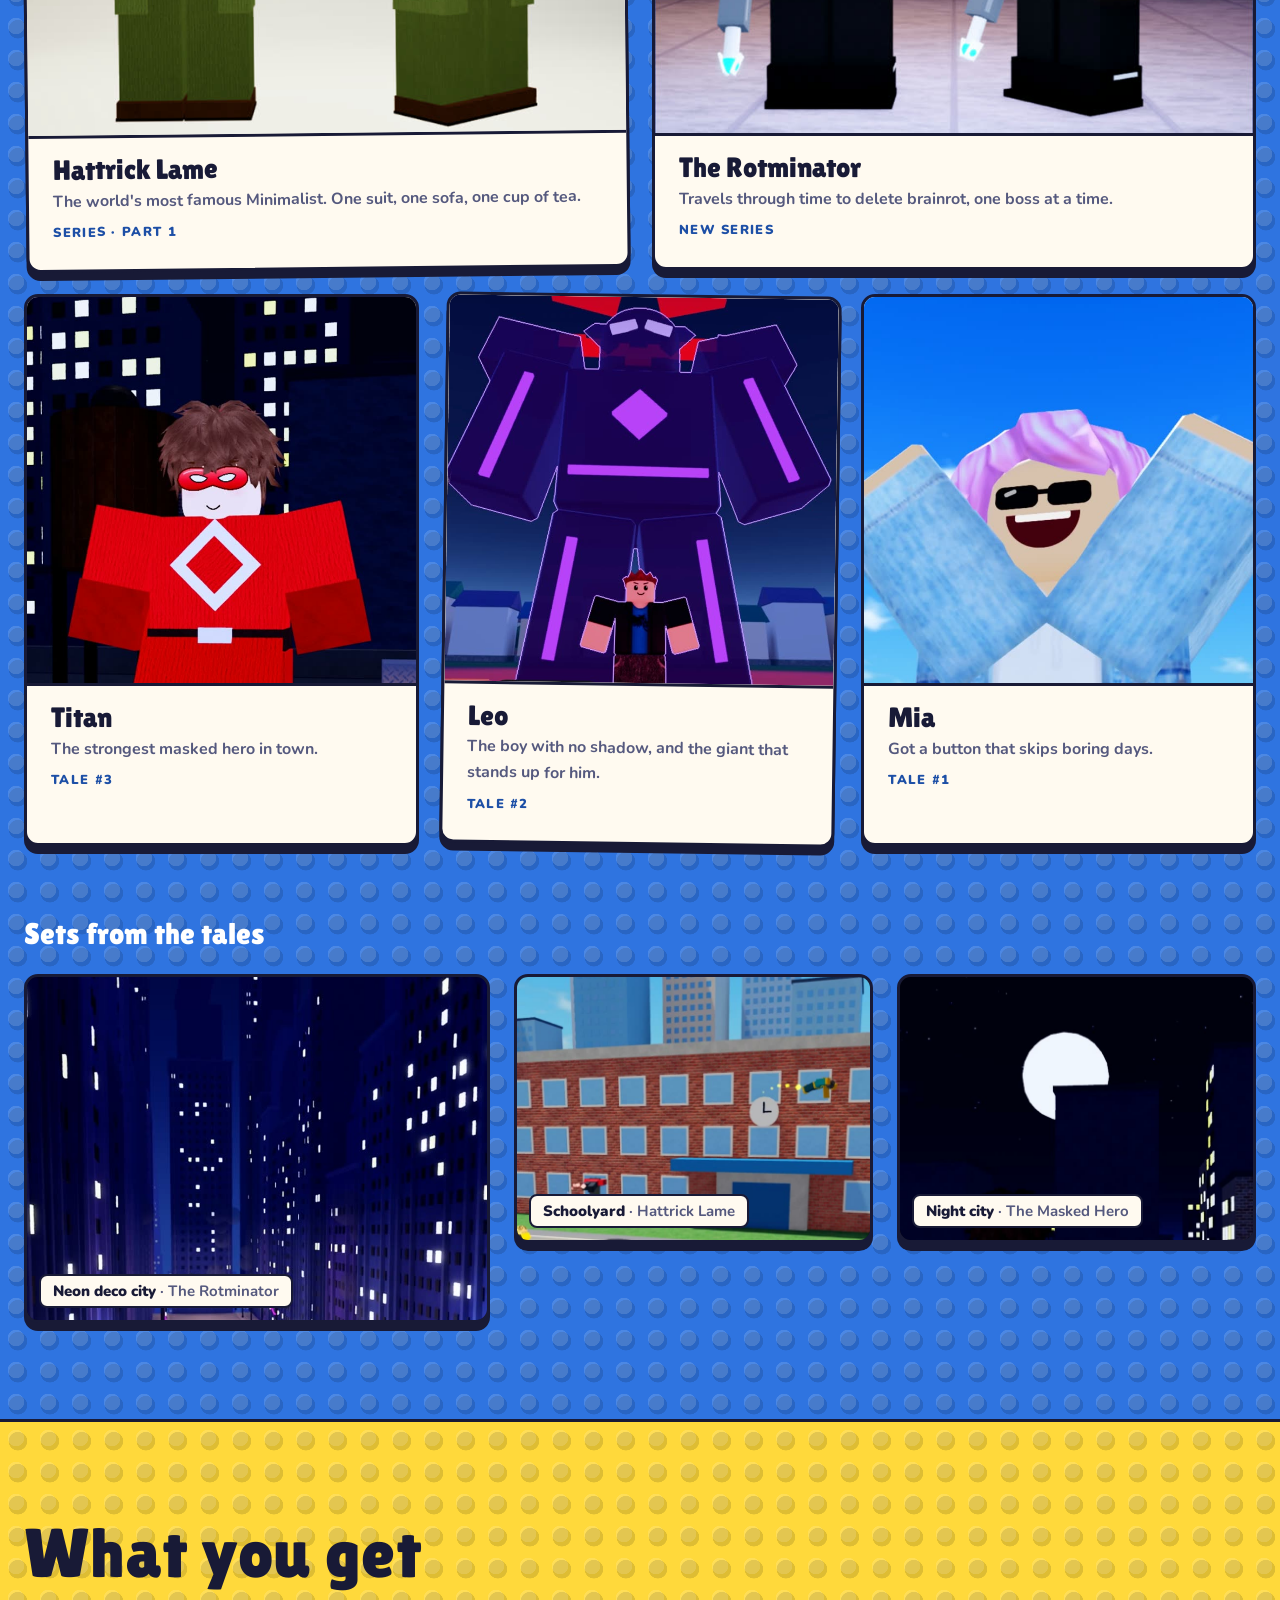
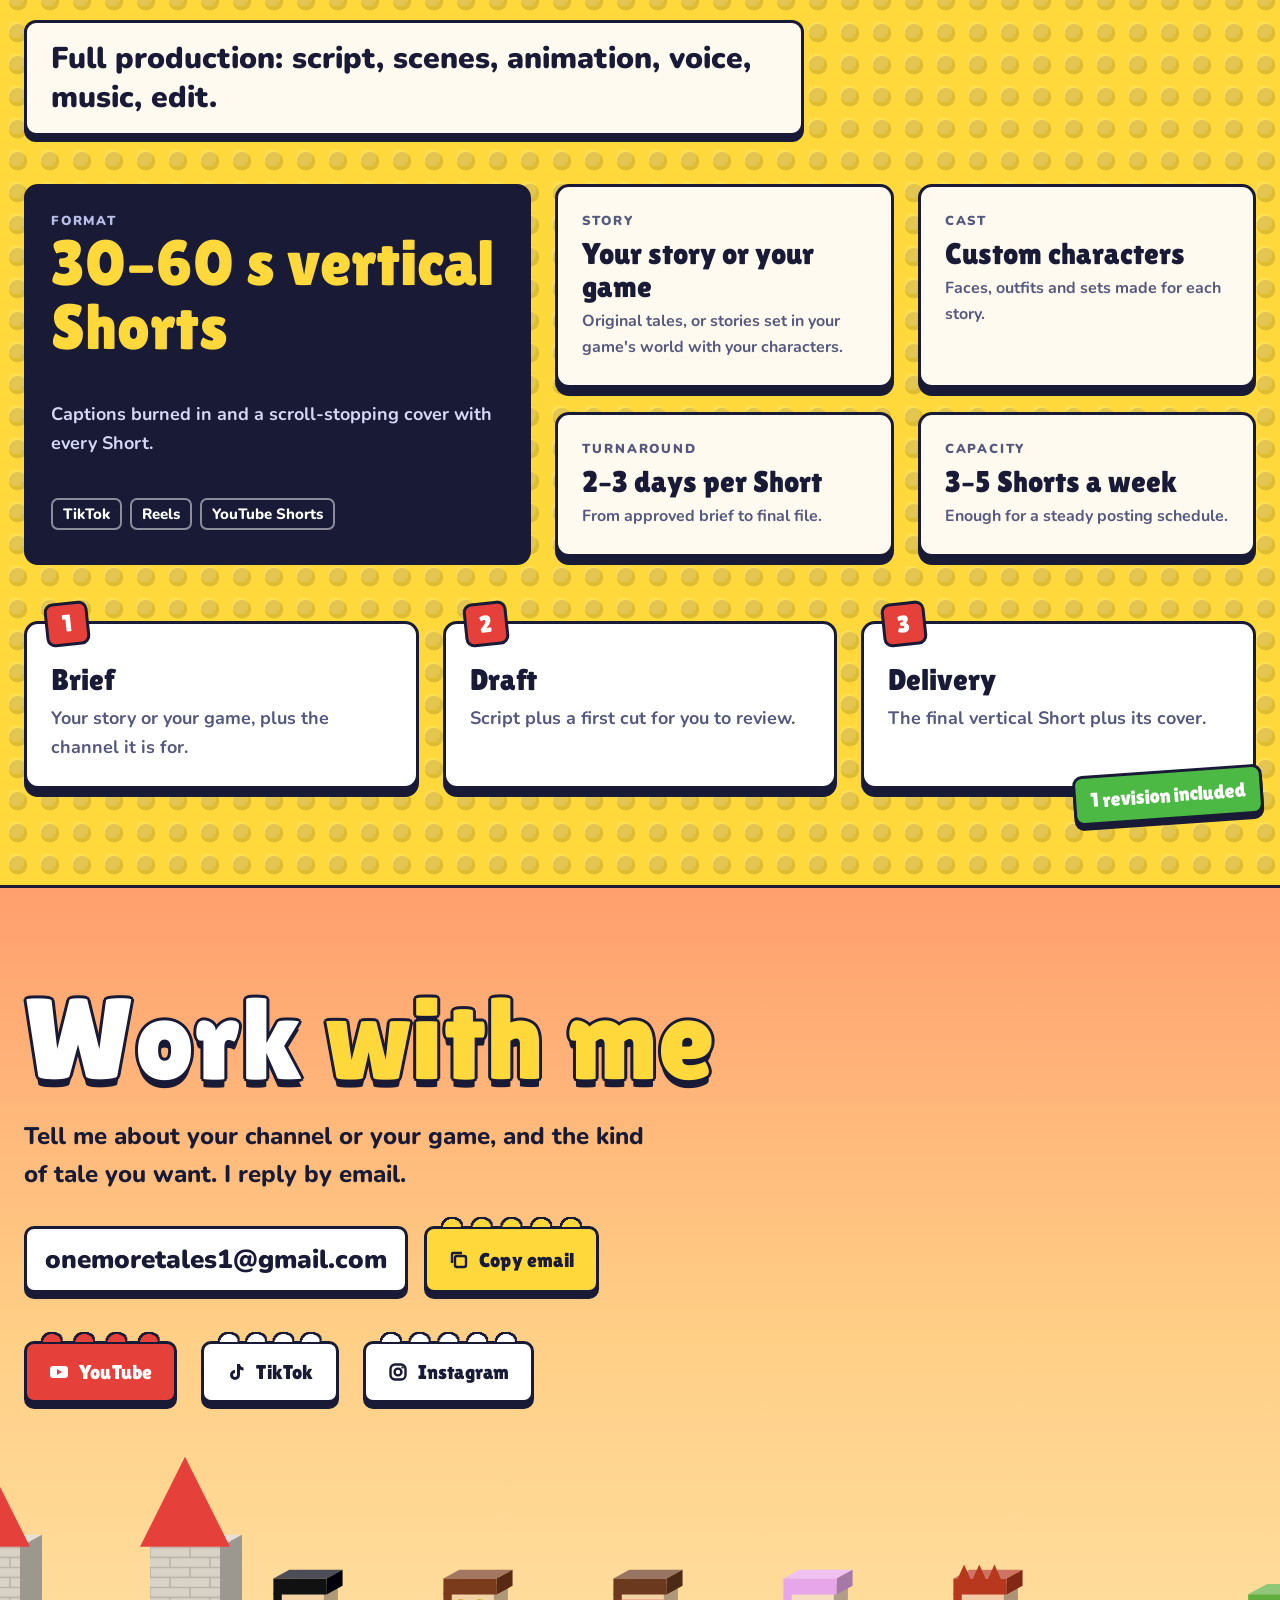
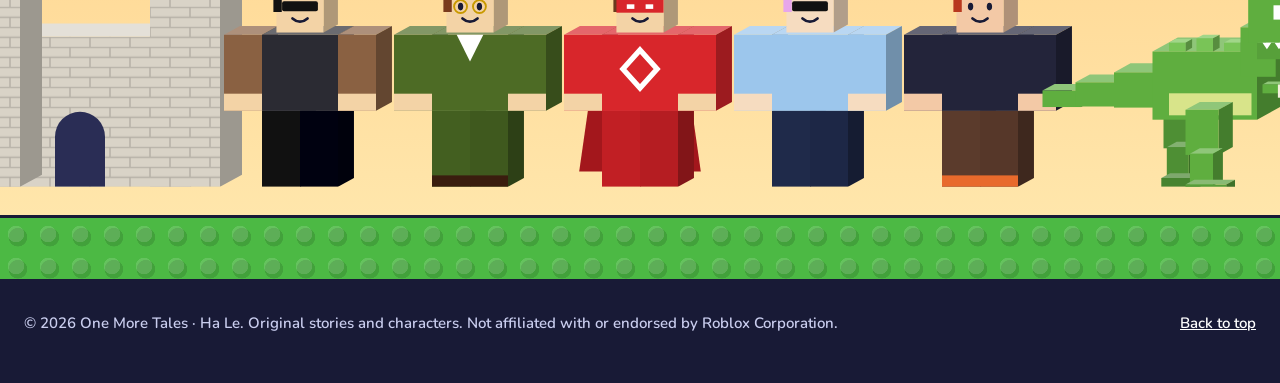
==== commit f5efb418: "Hero intro: rendered T-rex bites and smashes a brick wall; tagline fix The intro is now a rendered c" ====
--- a/index.html
+++ b/index.html
@@ -128,11 +128,12 @@
 @keyframes rexin { from { transform: translateX(var(--x0)); } to { transform: translateX(var(--x1)); } }
 @keyframes rexout { from { transform: translateX(var(--x1)); opacity: 1; } 65% { opacity: 1; } to { transform: translateX(var(--x2)); opacity: 0; } }
 .skipfx { position: absolute; right: -6px; top: -10px; z-index: 5; pointer-events: auto; background: var(--paper); color: var(--ink); text-shadow: none; font-family: "Nunito", system-ui, sans-serif; font-weight: 900; font-size: 14px; line-height: 1.2; letter-spacing: 0; border: 2.5px solid var(--ink); border-radius: 999px; padding: 4px 12px; cursor: pointer; box-shadow: 0 3px 0 var(--ink); }
-@media (min-width: 1200px) { .pitch { white-space: nowrap; } }
+.rexv { position: absolute; z-index: 4; left: 0; top: 0; height: auto; max-width: none; pointer-events: none; opacity: 0; transition: opacity .22s linear; -webkit-mask-image: linear-gradient(90deg, #000 76%, transparent 97%); mask-image: linear-gradient(90deg, #000 76%, transparent 97%); }
+.rexv.on { opacity: 1; } .rexv.gone { opacity: 0; transition-duration: .3s; }
 .cue { position: absolute; z-index: 3; left: 30%; top: calc(100svh - 104px); width: 56px; height: 56px; display: grid; place-items: center; animation: hop 1.3s var(--ease) infinite; }
 .cue svg { width: 56px; height: 56px; filter: drop-shadow(0 4px 0 rgba(24, 26, 54, .25)); }
-.pitch { display: inline-block; font-size: clamp(20px, 1.9vw, 24px); font-weight: 800; max-width: 24em; line-height: 1.4; background: var(--paper); border: 3px solid var(--ink); border-radius: 12px; padding: 10px 18px; box-shadow: 0 5px 0 var(--ink); }
-.pitch b { background: linear-gradient(transparent 58%, var(--sun) 58%); padding: 0 2px; }
+.pitch { display: inline-block; max-width: 100%; font-size: clamp(19px, 1.8vw, 24px); font-weight: 800; line-height: 1.45; background: var(--paper); border: 3px solid var(--ink); border-radius: 12px; padding: 10px 18px; box-shadow: 0 5px 0 var(--ink); }
+.pitch b { background: linear-gradient(transparent 58%, var(--sun) 58%); padding: 0 3px; -webkit-box-decoration-break: clone; box-decoration-break: clone; }
 .ctas { display: flex; gap: var(--s4); flex-wrap: wrap; margin-top: var(--s5); }
 .intro .proof { display: flex; width: fit-content; }
 .proof { display: inline-flex; align-items: center; gap: 14px; margin-top: var(--s5); background: #fff; border: 3px solid var(--ink); border-radius: 12px; padding: 10px 18px 10px 10px; box-shadow: 0 5px 0 var(--ink); transform: rotate(var(--r, 0deg)); }
@@ -188,7 +189,7 @@
   .tgrid { grid-template-columns: 1fr; padding: 0; }
   .intro { min-height: 0; padding: calc(var(--nav) + 14px) var(--s3) var(--s3); }
   .intro .kicker { display: none; }
-  .title { font-size: calc((100vw - 32px) / 6.3); margin: 6px 0 var(--s4); }
+  .title { font-size: calc((100vw - 32px) / 6.3); margin: 22px 0 var(--s4); }
   .pitch { font-size: 17px; padding: 8px 12px; }
   .cue, .bd-castle .clouds { display: none; }
   .ctas { gap: var(--s3); margin-top: var(--s4); } .ctas .brick { font-size: 17px; padding: 9px 14px; }
@@ -365,7 +366,7 @@
 
 @media (prefers-reduced-motion: reduce) {
   *, *::before, *::after { animation: none !important; transition: none !important; }
-  .snap, .title .lt, .title .hc { opacity: 1 !important; } html { scroll-behavior: auto; } .introfx, .cue { display: none; }
+  .snap, .title .lt, .title .hc { opacity: 1 !important; } html { scroll-behavior: auto; } .introfx, .cue, .rexv { display: none !important; }
   .night .flyer { display: none; }
 }
 </style>
@@ -417,7 +418,9 @@
         <img class="hc" id="cLeo" src="img/hero-leo-hug.png" alt="" width="365" height="520" style="--i:0">
         <img class="hc" id="cRot" src="img/hero-rot-hang.png" alt="" width="400" height="520" style="--i:1">
         <img class="hc" id="cHat" src="img/hero-hattrick-sit.png" alt="" width="458" height="520" style="--i:2">
+        <video class="rexv" id="rexv" muted playsinline preload="auto" aria-hidden="true" tabindex="-1" disablepictureinpicture></video>
       </h1>
+      <script>(function(){var d=document.documentElement;if(!d.classList.contains('intro-run'))return;var v=document.getElementById('rexv'),ua=navigator.userAgent,s='';var ios=/iP(hone|ad|od)/.test(ua)||(/Macintosh/.test(ua)&&navigator.maxTouchPoints>1);var safari=ios||(/Safari\//.test(ua)&&!/Chrome|Chromium|CriOS|Edg|OPR|Firefox|FxiOS|Android/.test(ua));if(safari){if(v.canPlayType('video/mp4; codecs="hvc1"')||v.canPlayType('video/quicktime; codecs="hvc1"'))s='v/rex-hevc.mov'}else if(v.canPlayType('video/webm; codecs="vp9"')||v.canPlayType('video/webm; codecs="vp09.00.10.08"')){s='v/rex-vp9.webm'}if(s){v.src=s;d.classList.add('rex-video')}})();</script>
       <p class="pitch snap" style="--i:4">Roblox-style story Shorts, <b>from script to final cut.</b></p>
       <div class="ctas snap" style="--i:5">
         <a class="brick" href="#watch"><svg viewBox="0 0 20 20" aria-hidden="true"><path d="M5 3l12 7-12 7z" fill="currentColor"/></svg>Watch the tales</a>
@@ -864,11 +867,37 @@
   finishIntro.t2 = setTimeout(() => revealTitle(0), 880);
   finishIntro.t3 = setTimeout(finishIntro, 2600);
 }
+/* rendered intro: the clip's wall (pixels in the clip) is laid over the title letters */
+const REX = { w: 1314, wl: 473, wr: 1104, wb: 421, reveal: 1.02 };
+function runVideoIntro() {
+  const v = $('#rexv');
+  const hb = title.getBoundingClientRect(), lts = LT.map(l => l.getBoundingClientRect()), F = parseFloat(getComputedStyle(title).fontSize);
+  const x0 = Math.min(...lts.map(r => r.left)) - hb.left, x1 = Math.max(...lts.map(r => r.right)) - hb.left, y1 = Math.max(...lts.map(r => r.bottom)) - hb.top - F * .1;
+  const sc = (x1 - x0) / (REX.wr - REX.wl);
+  v.style.width = (REX.w * sc) + 'px'; v.style.left = (x0 - REX.wl * sc) + 'px'; v.style.top = (y1 - REX.wb * sc) + 'px';
+  const skip = document.createElement('button'); skip.className = 'skipfx'; skip.type = 'button'; skip.textContent = 'Skip intro'; title.appendChild(skip);
+  let started = false, revealed = false, done = false;
+  const end = () => { if (done) return; done = true; skip.remove(); v.classList.add('gone'); setTimeout(() => { v.pause(); v.remove(); }, 350); try { sessionStorage.setItem('omt-intro', '1'); } catch (e) {} };
+  const fail = () => { if (started || done) return; done = true; skip.remove(); v.remove(); document.documentElement.classList.remove('rex-video'); runIntro(); };
+  skip.addEventListener('click', () => { end(); LT.concat(HC).forEach(el => { el.style.animationDelay = '0ms'; el.classList.add('in'); }); });
+  const tmo = setTimeout(fail, 2600);
+  v.addEventListener('error', fail, { once: true });
+  const tick = () => {
+    if (done) return;
+    if (!revealed && v.currentTime >= REX.reveal) { revealed = true; revealTitle(0); }
+    if (v.ended || (v.duration && v.currentTime >= v.duration - .03)) { if (!revealed) { revealed = true; revealTitle(0); } end(); return; }
+    requestAnimationFrame(tick);
+  };
+  const p = v.play();
+  const go = () => { if (done) return; started = true; clearTimeout(tmo); v.classList.add('on'); requestAnimationFrame(tick); };
+  if (p && p.then) p.then(go, fail); else v.addEventListener('playing', go, { once: true });
+}
 let introStarted = false;
 function heroStart() {
   if (introStarted) return; introStarted = true;
   placeCast();
-  if (document.documentElement.classList.contains('intro-run')) runIntro(); else revealTitle(120);
+  const d = document.documentElement;
+  if (d.classList.contains('intro-run') && d.classList.contains('rex-video')) runVideoIntro(); else if (d.classList.contains('intro-run')) runIntro(); else revealTitle(120);
 }
 (document.fonts && document.fonts.ready ? Promise.race([document.fonts.ready, new Promise(r => setTimeout(r, 900))]) : Promise.resolve()).then(heroStart);
 let rzc; addEventListener('resize', () => { clearTimeout(rzc); rzc = setTimeout(placeCast, 120); });
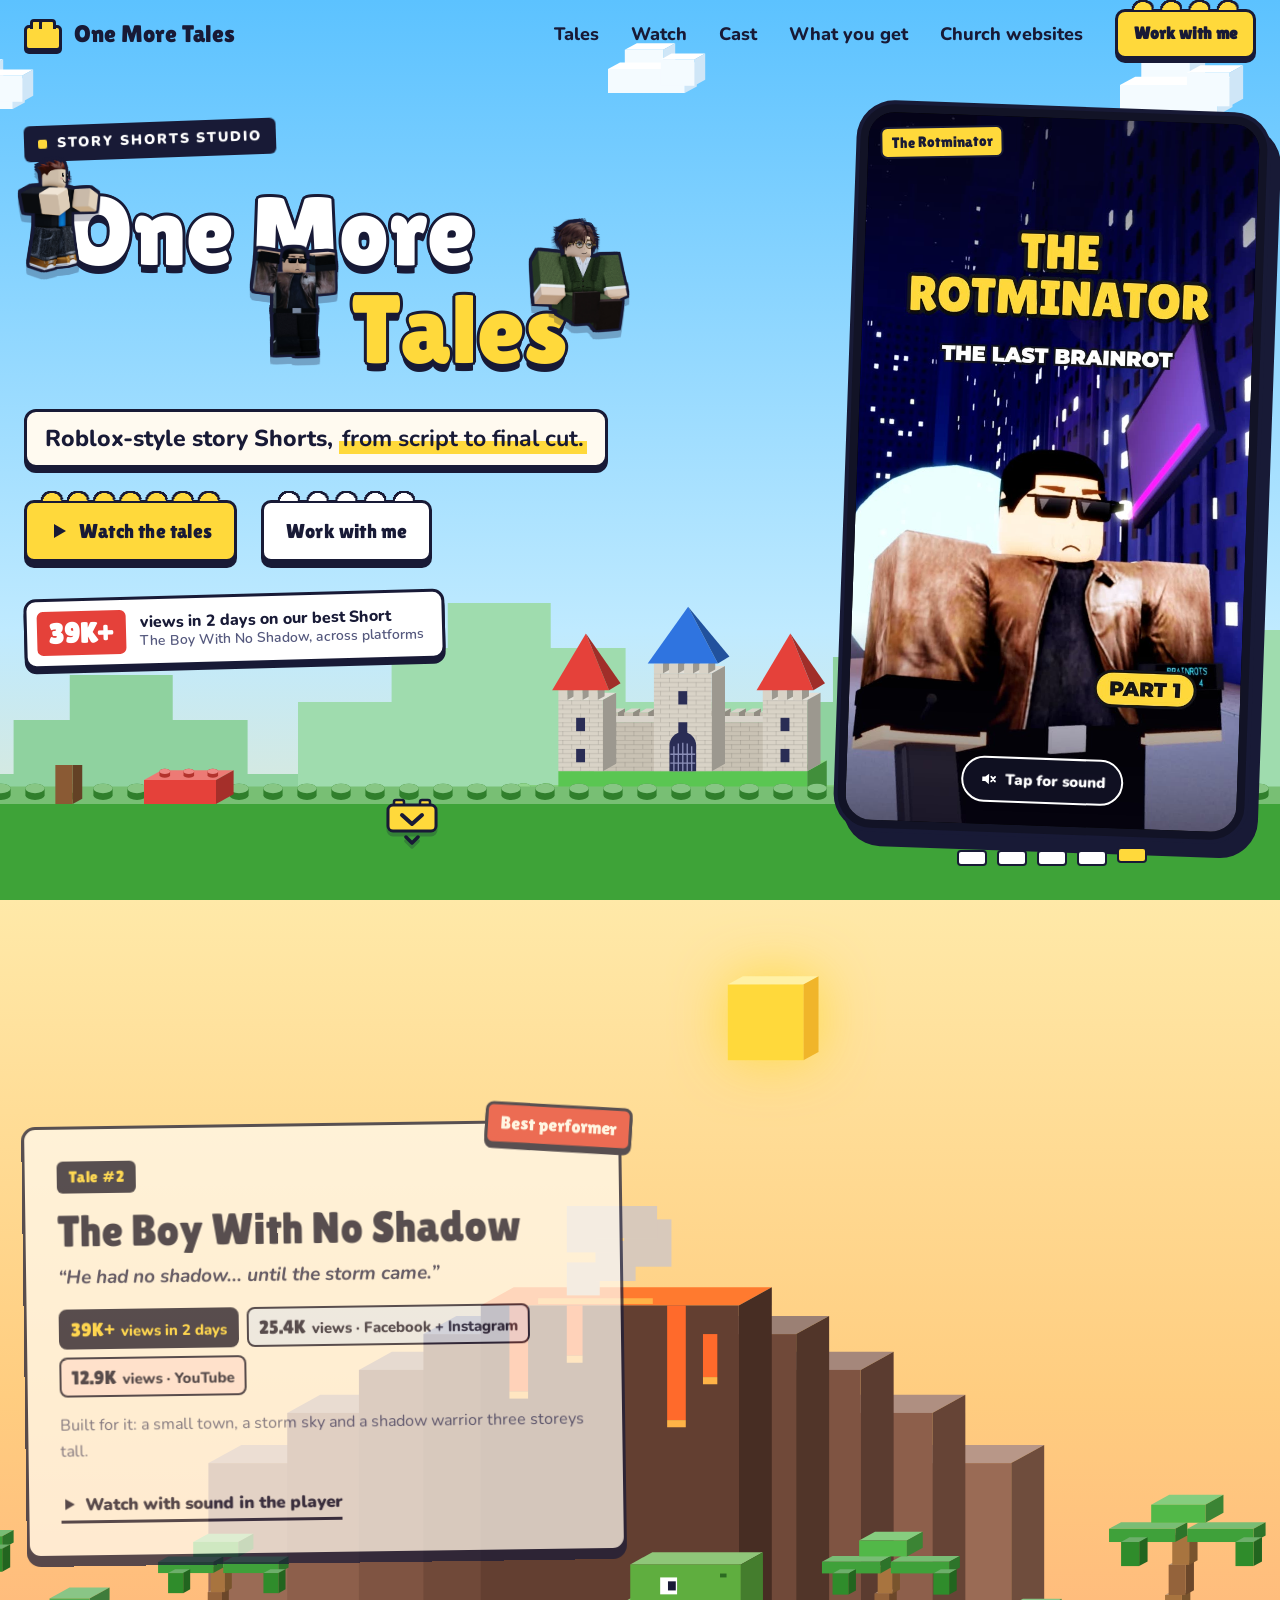
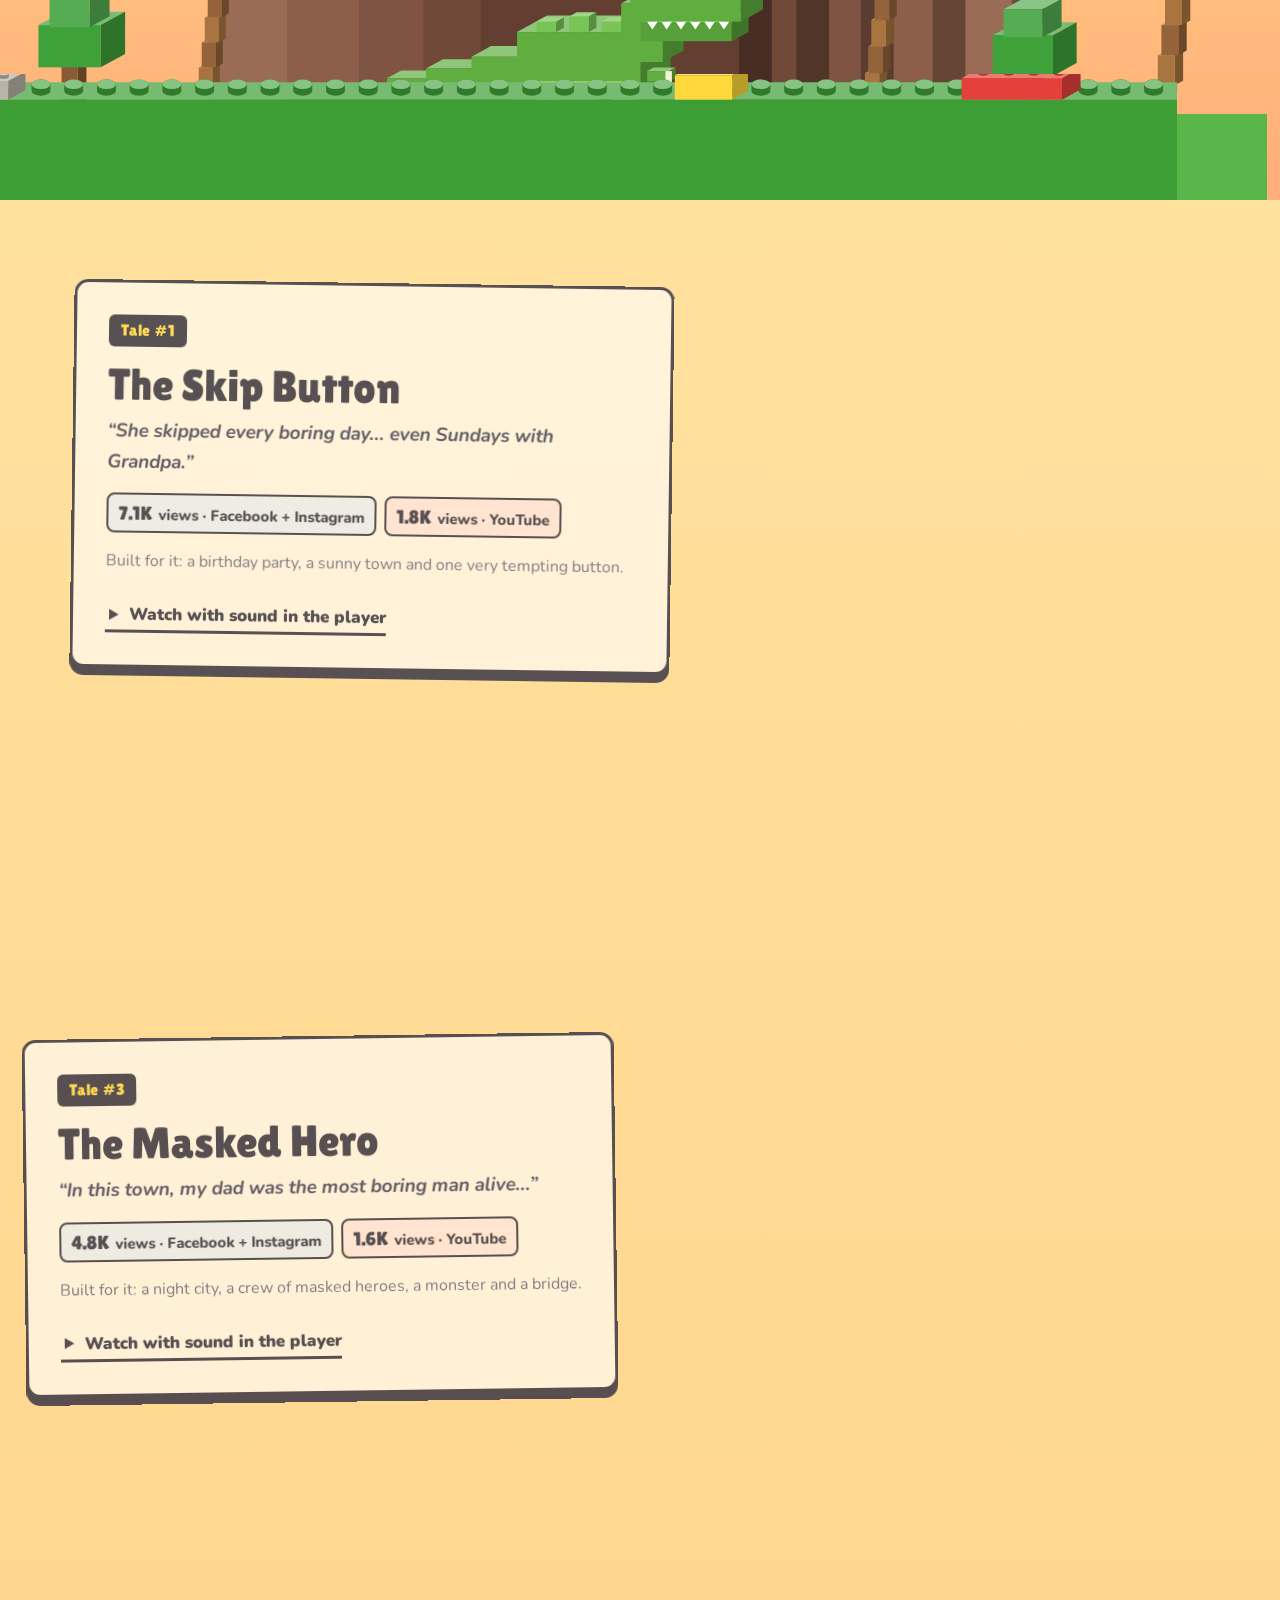
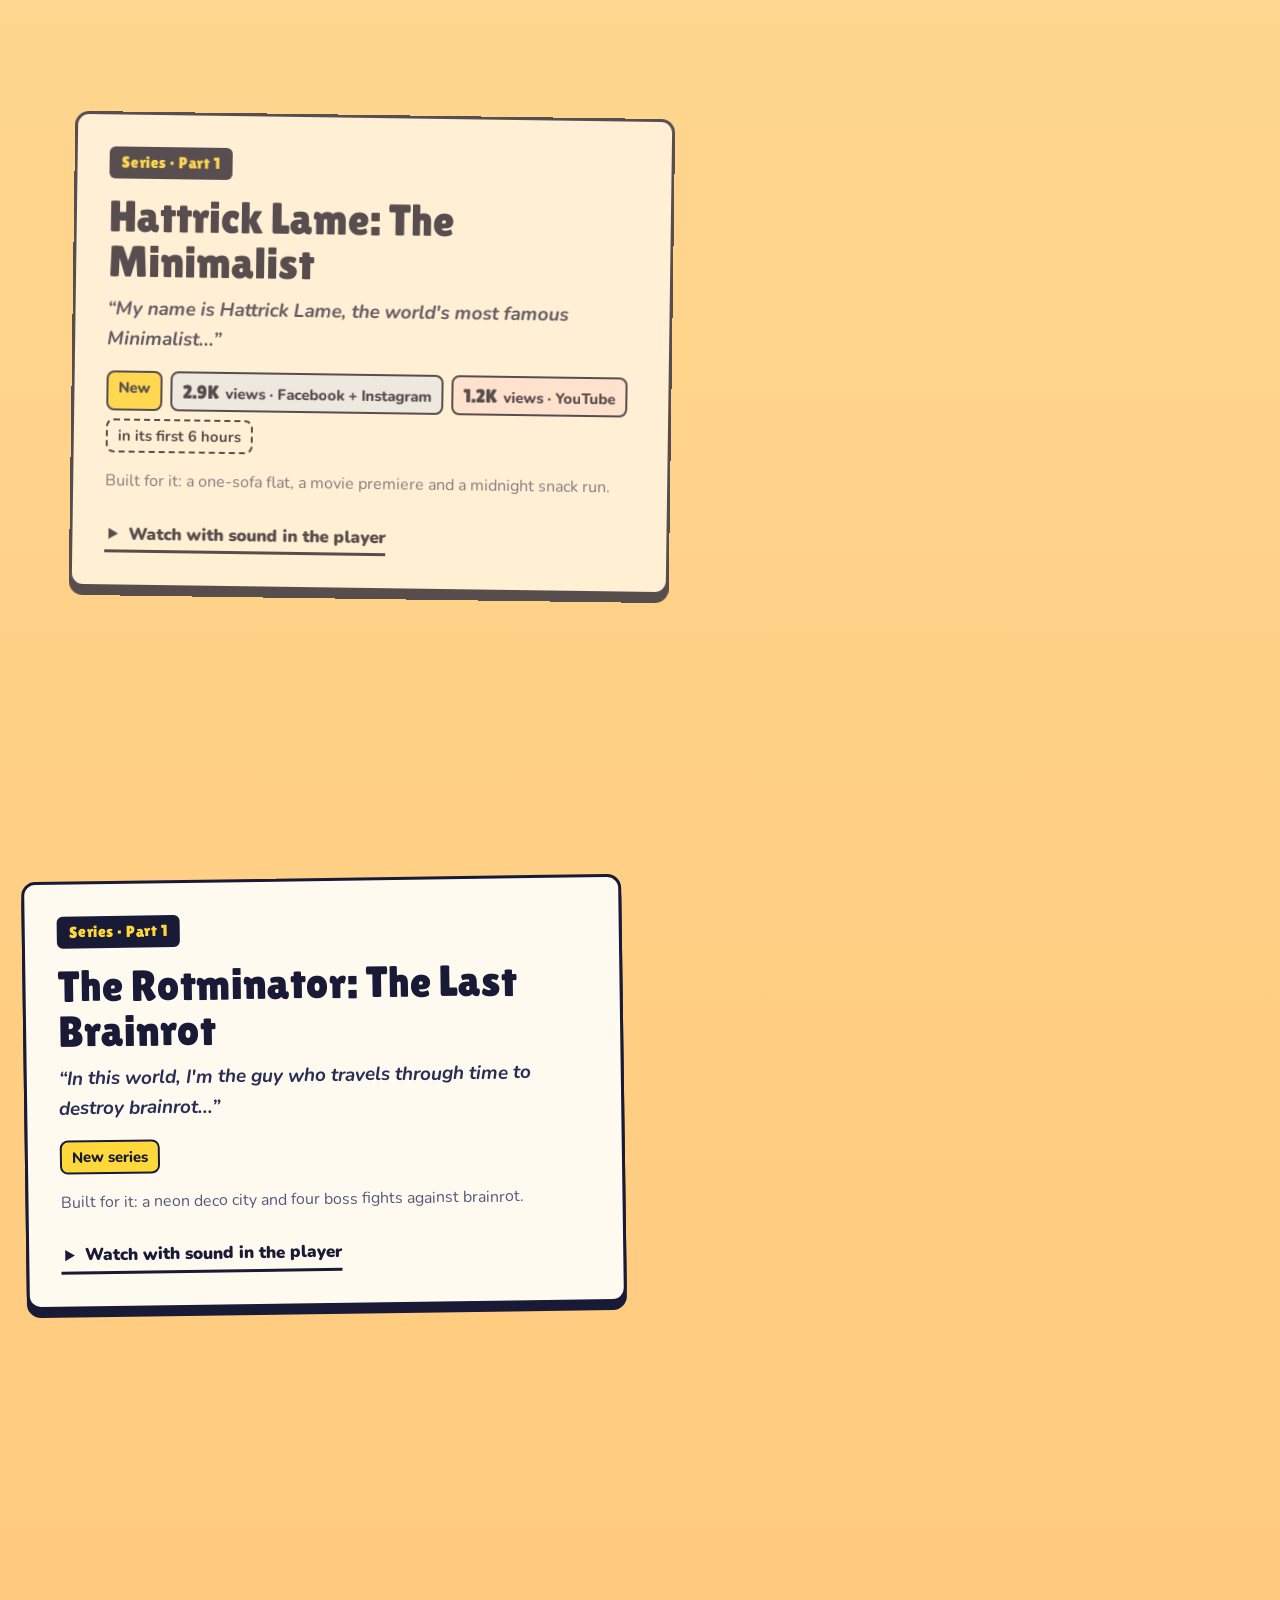
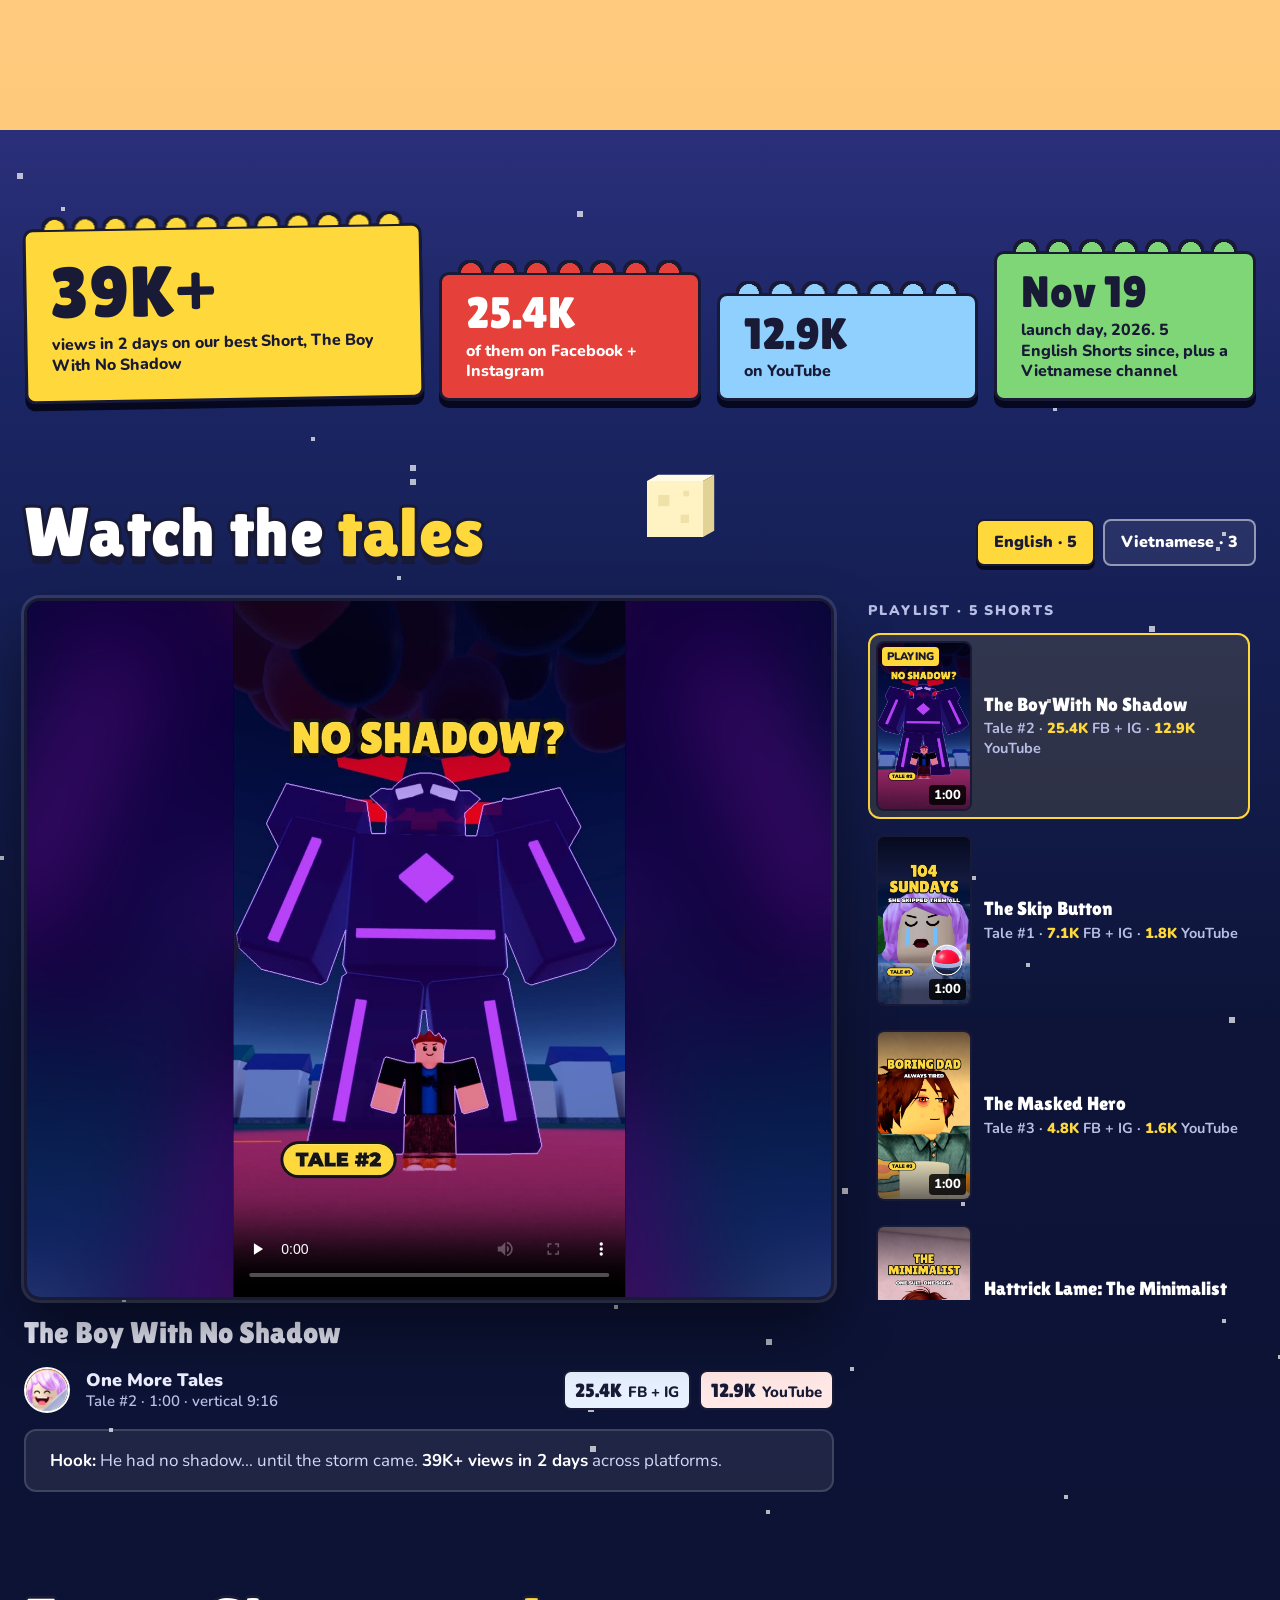
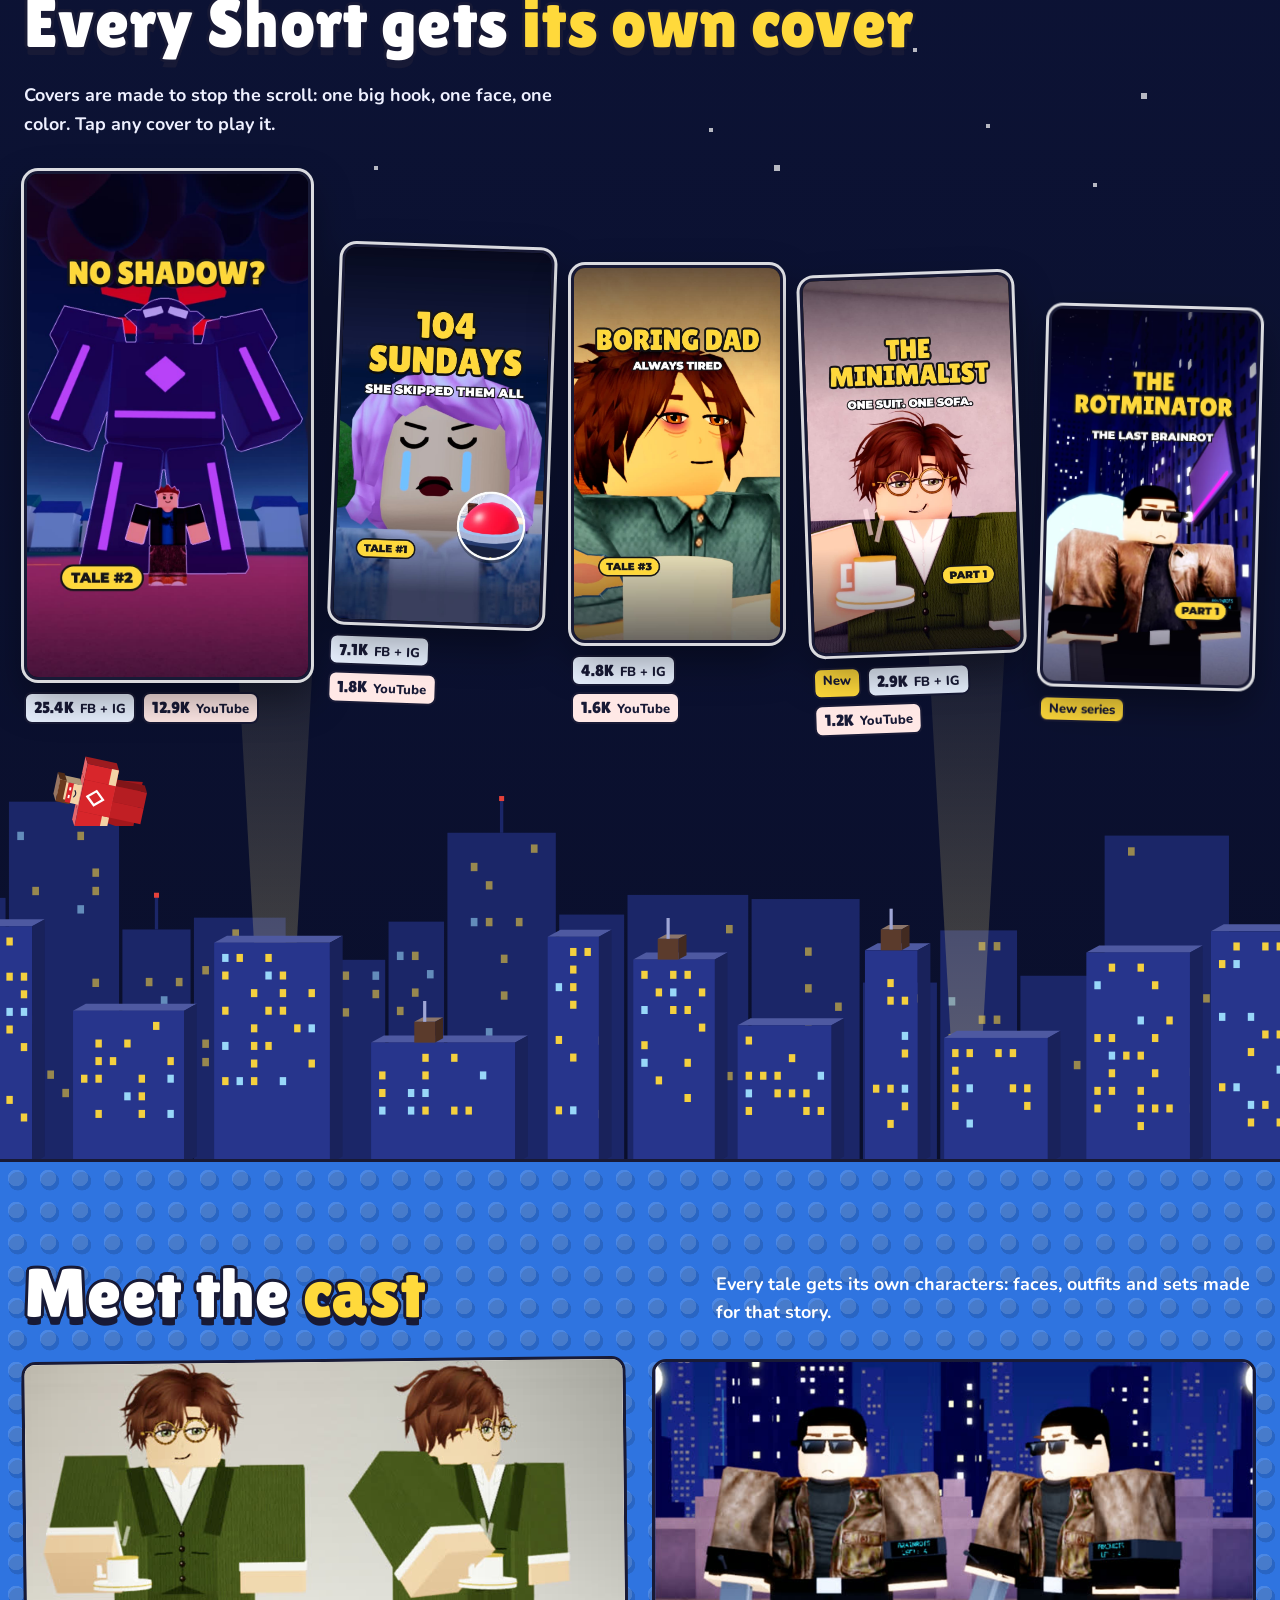
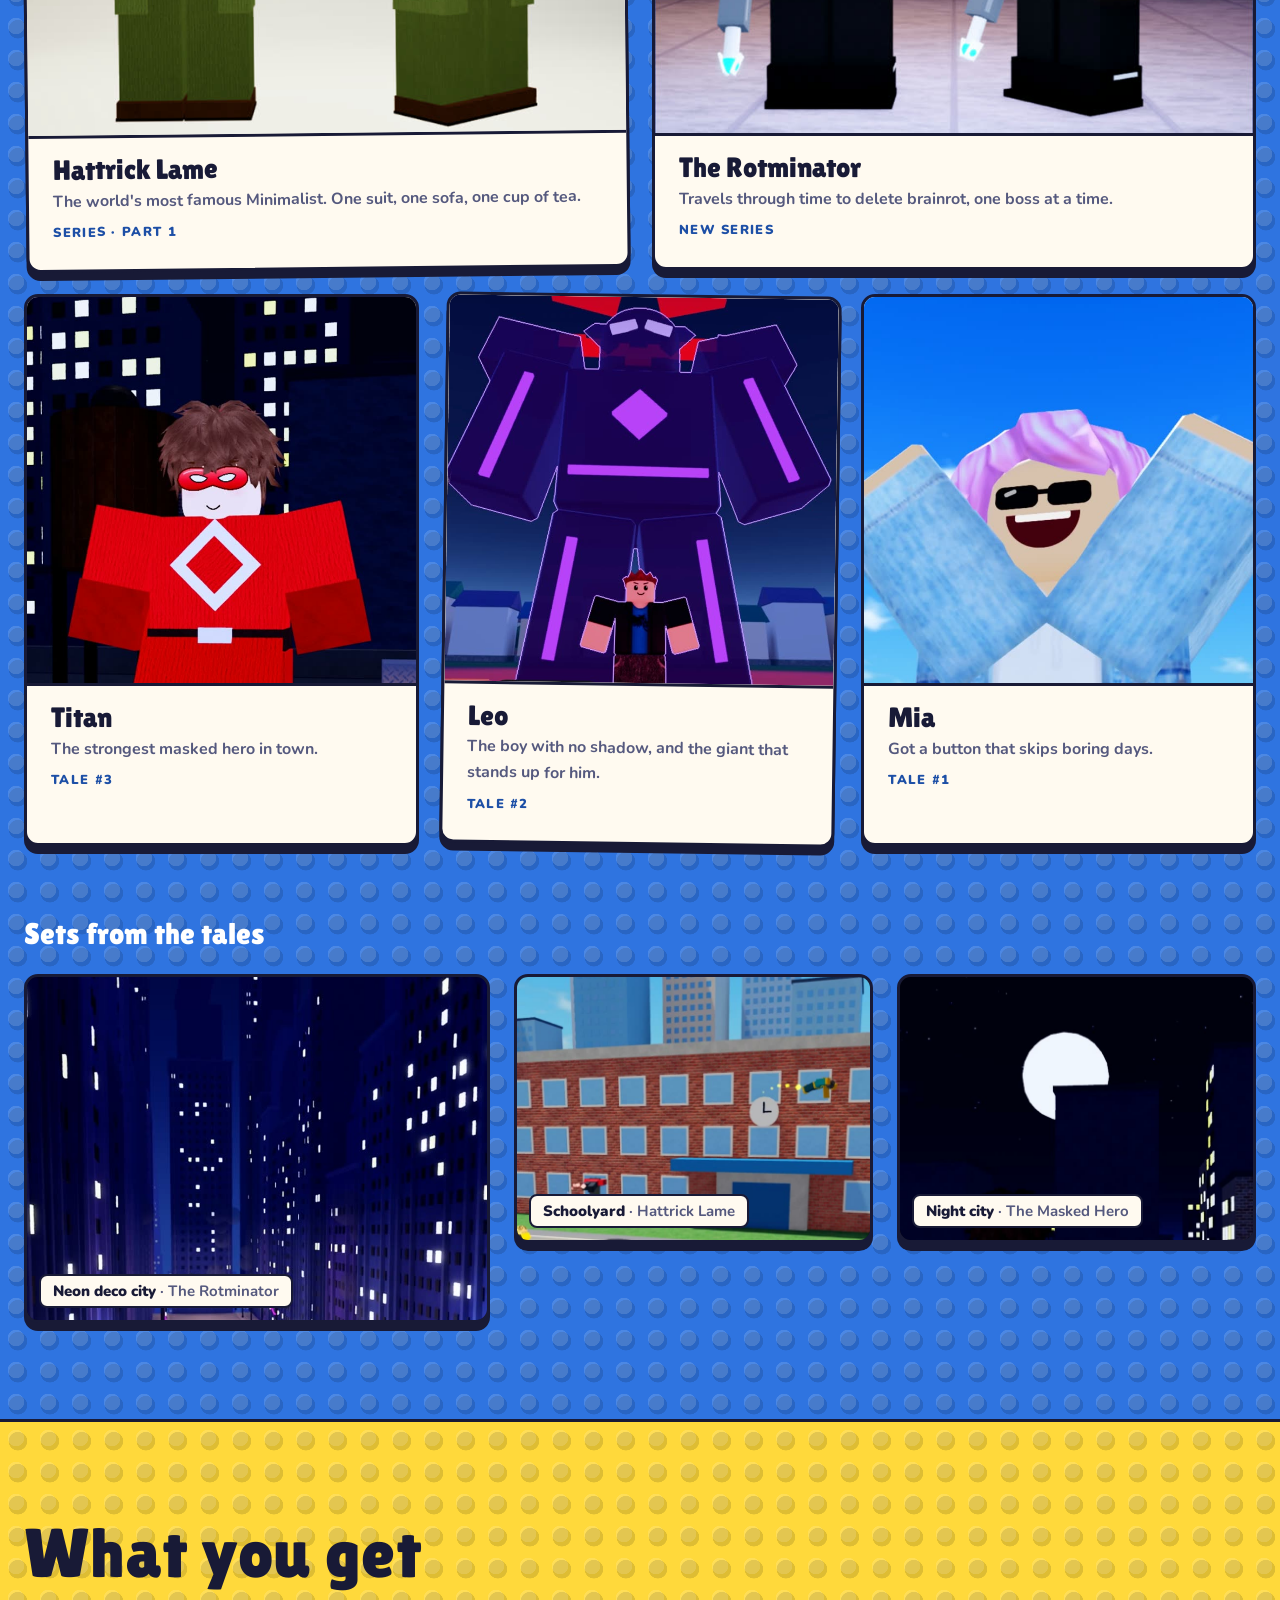
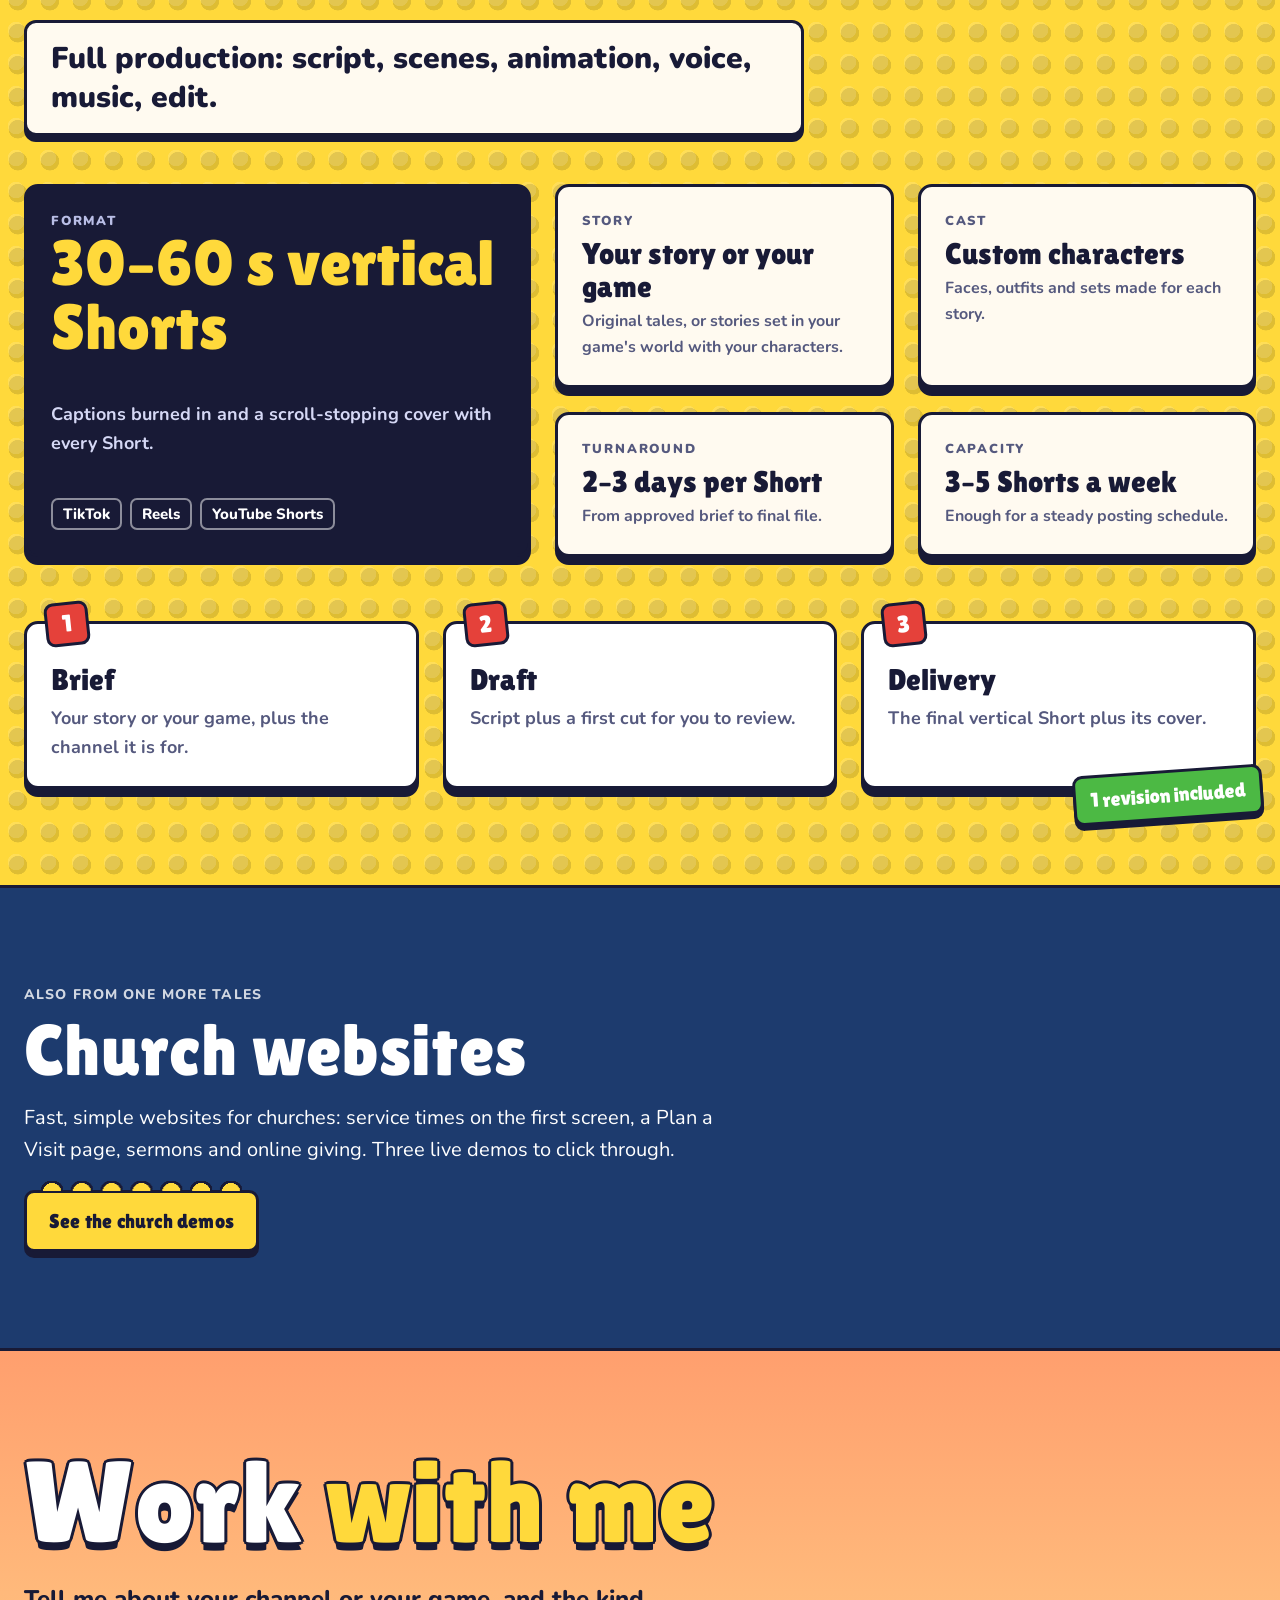
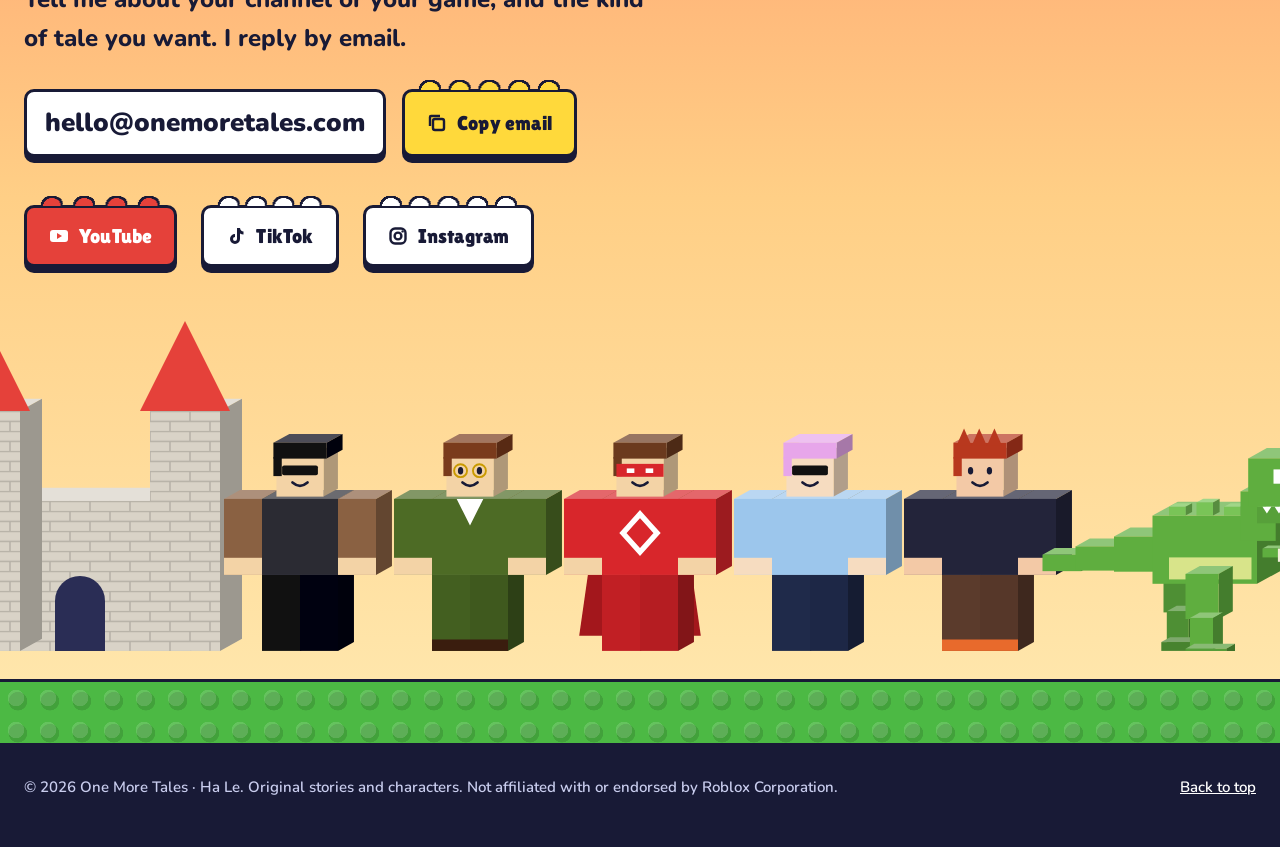
==== commit 7efd52bd: "Add church websites at /churches; contact email hello@onemoretales.com" ====
--- a/index.html
+++ b/index.html
@@ -7,7 +7,7 @@
 <meta name="description" content="One More Tales makes Roblox-style story Shorts, from script to final cut. 30 to 60 second vertical tales for TikTok, Reels and YouTube Shorts.">
 <meta property="og:title" content="One More Tales · Roblox-style story Shorts">
 <meta property="og:description" content="Story Shorts from script to final cut. Best Short: 39K+ views in 2 days.">
-<meta property="og:image" content="https://vanthienha199.github.io/onemoretales/img/og.jpg">
+<meta property="og:image" content="https://onemoretales.com/img/og.jpg">
 <meta property="og:type" content="website">
 <meta name="twitter:card" content="summary_large_image">
 <meta name="theme-color" content="#66c6ff">
@@ -345,12 +345,16 @@
 @media (max-width: 520px) { .ogrid { grid-template-columns: 1fr; } .ob.hero { grid-column: auto; } }
 
 /* ===== CONTACT: dusk sky over a green plate with the cast ===== */
+.churchband { background: #1d3b6e; color: #fff; padding: var(--s8) 0; border-top: 3px solid var(--ink); }
+.churchband .k { font-weight: 800; letter-spacing: .08em; text-transform: uppercase; font-size: 14px; opacity: .8; }
+.churchband h2 { font-size: clamp(40px, 6vw, 72px); line-height: 1; margin: var(--s2) 0 var(--s3); }
+.churchband p { max-width: 36em; font-size: clamp(17px, 1.6vw, 20px); margin: 0 0 var(--s4); }
 .contact { background: linear-gradient(180deg, #ff9f6e 0%, #ffcf86 45%, #ffe9b0 100%); padding-top: var(--s8); overflow: hidden; border-top: 3px solid var(--ink); }
 .contact h2 { font-size: clamp(56px, 9vw, 128px); line-height: .95; }
 .contact .sub { font-size: clamp(19px, 2vw, 24px); font-weight: 800; margin-top: var(--s4); max-width: 26em; }
 .mail { display: flex; align-items: stretch; flex-wrap: wrap; gap: var(--s3); margin-top: var(--s5); }
 .addr { display: flex; align-items: center; background: #fff; border: 3px solid var(--ink); border-radius: 10px; padding: 10px 18px; font-weight: 900; font-size: clamp(18px, 2.4vw, 26px); box-shadow: 0 6px 0 var(--ink); text-decoration: none; word-break: break-all; }
-.socials { display: flex; gap: var(--s4); flex-wrap: wrap; margin-top: var(--s6); }
+.socials { display: flex; gap: var(--s4); flex-wrap: wrap; margin-top: var(--s6); position: relative; z-index: 3; }
 .lineup { position: relative; height: clamp(260px, 30vw, 380px); margin-top: var(--s5); }
 .lineup .art { left: 0; right: 0; bottom: 0; height: 100%; }
 .plate { --c: #4cb944; height: 64px; border-top: 3px solid var(--ink); }
@@ -386,6 +390,7 @@
     <a href="#watch">Watch</a>
     <a href="#cast">Cast</a>
     <a href="#offer">What you get</a>
+    <a href="churches/">Church websites</a>
     <a class="brick" href="#contact">Work with me</a>
   </div>
 </nav>
@@ -529,12 +534,21 @@
   </div>
 </section>
 
+<section class="churchband" id="churches" aria-label="Church websites">
+  <div class="wrap">
+    <div class="k">Also from One More Tales</div>
+    <h2 class="disp">Church websites</h2>
+    <p>Fast, simple websites for churches: service times on the first screen, a Plan a Visit page, sermons and online giving. Three live demos to click through.</p>
+    <a class="brick" href="churches/">See the church demos</a>
+  </div>
+</section>
+
 <section class="contact" id="contact" aria-label="Work with me">
   <div class="wrap">
     <h2 class="disp toon snap">Work <span style="color:var(--sun)">with me</span></h2>
     <p class="sub snap" style="--i:1">Tell me about your channel or your game, and the kind of tale you want. I reply by email.</p>
     <div class="mail snap" style="--i:2">
-      <a class="addr" id="addr" href="mailto:onemoretales1@gmail.com">onemoretales1@gmail.com</a>
+      <a class="addr" id="addr" href="mailto:hello@onemoretales.com">hello@onemoretales.com</a>
       <button class="brick" id="copy" type="button"><svg viewBox="0 0 20 20" aria-hidden="true"><rect x="6" y="6" width="11" height="11" rx="2" fill="none" stroke="currentColor" stroke-width="2.4"/><path d="M3 13V4a1 1 0 0 1 1-1h9" fill="none" stroke="currentColor" stroke-width="2.4"/></svg><span>Copy email</span></button>
     </div>
     <div class="socials snap" style="--i:3">
@@ -808,7 +822,7 @@
 
 /* ---------- copy email ---------- */
 $('#copy').addEventListener('click', async () => {
-  const t = 'onemoretales1@gmail.com', b = $('#copy span');
+  const t = 'hello@onemoretales.com', b = $('#copy span');
   try { await navigator.clipboard.writeText(t); } catch (e) { const r = document.createRange(); r.selectNodeContents($('#addr')); const s = getSelection(); s.removeAllRanges(); s.addRange(r); try { document.execCommand('copy'); } catch (_) {} }
   b.textContent = 'Copied'; clearTimeout(b.t); b.t = setTimeout(() => b.textContent = 'Copy email', 1800);
 });
